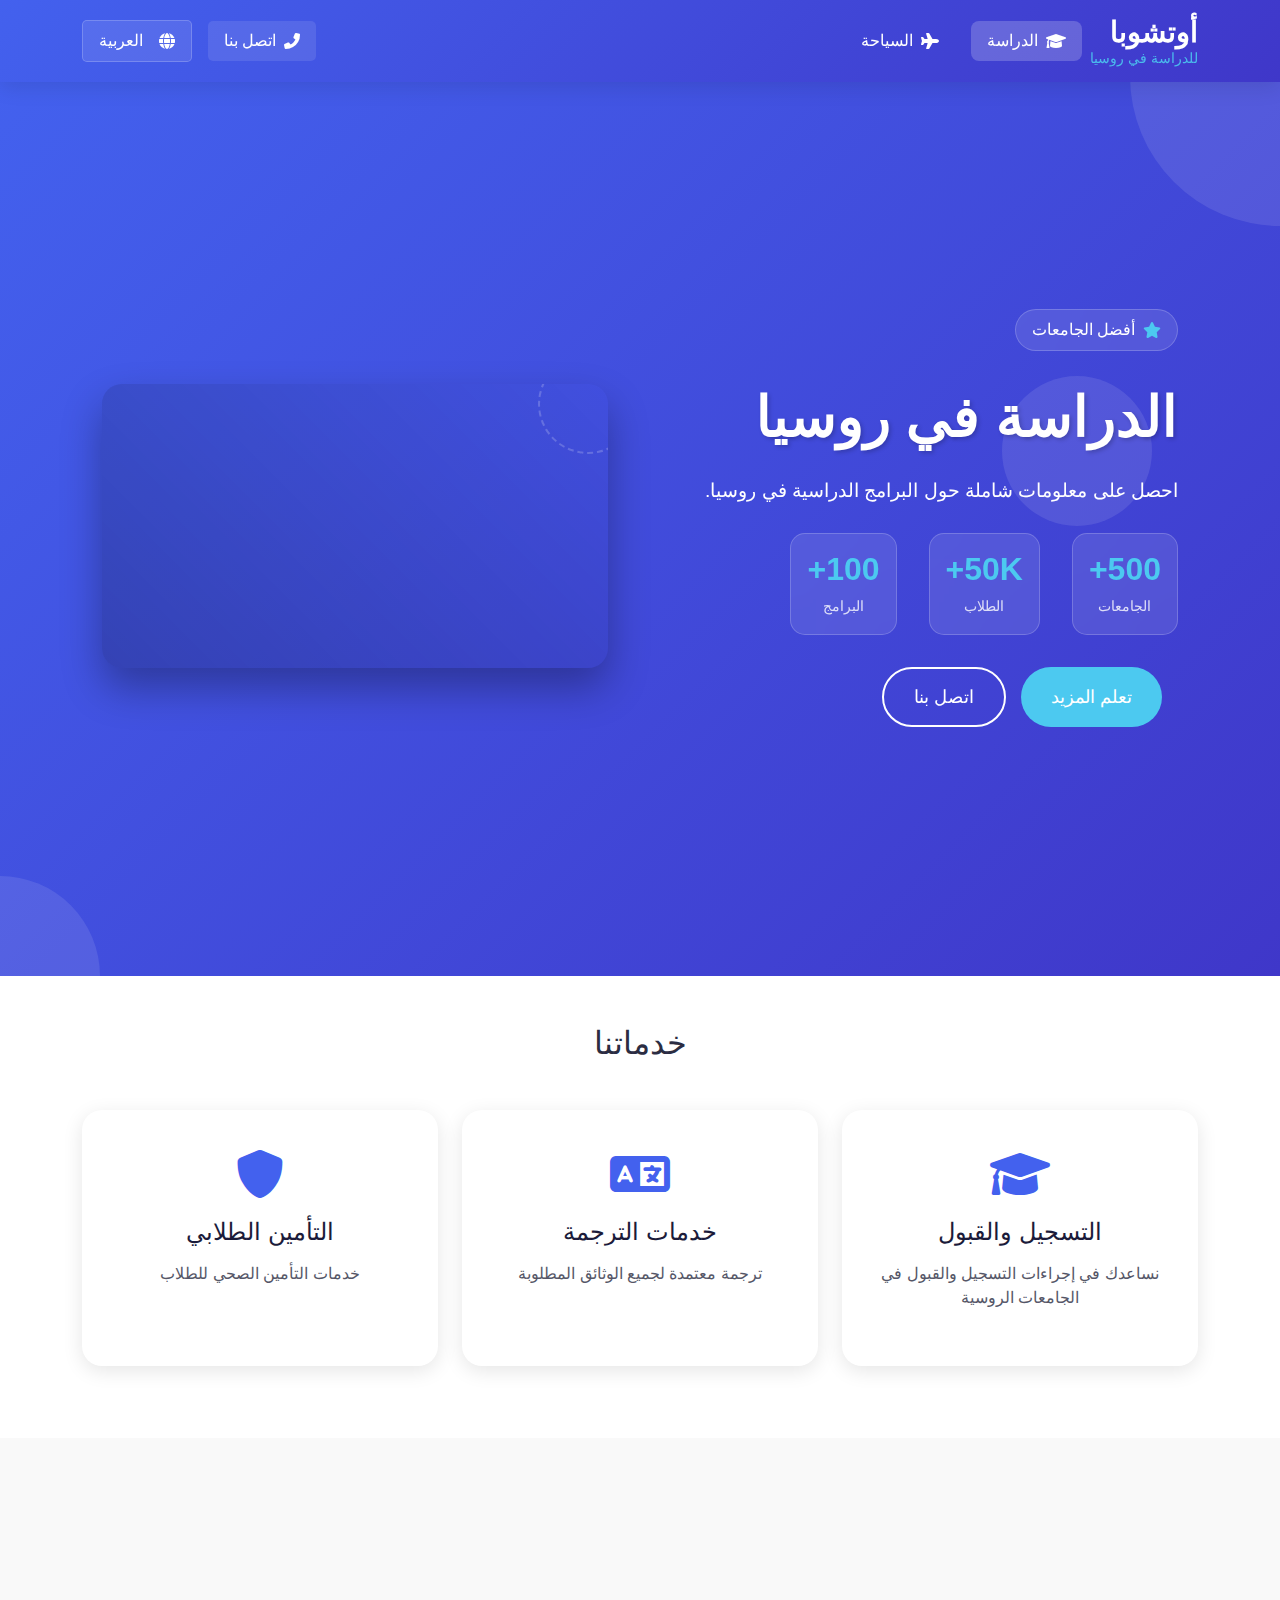
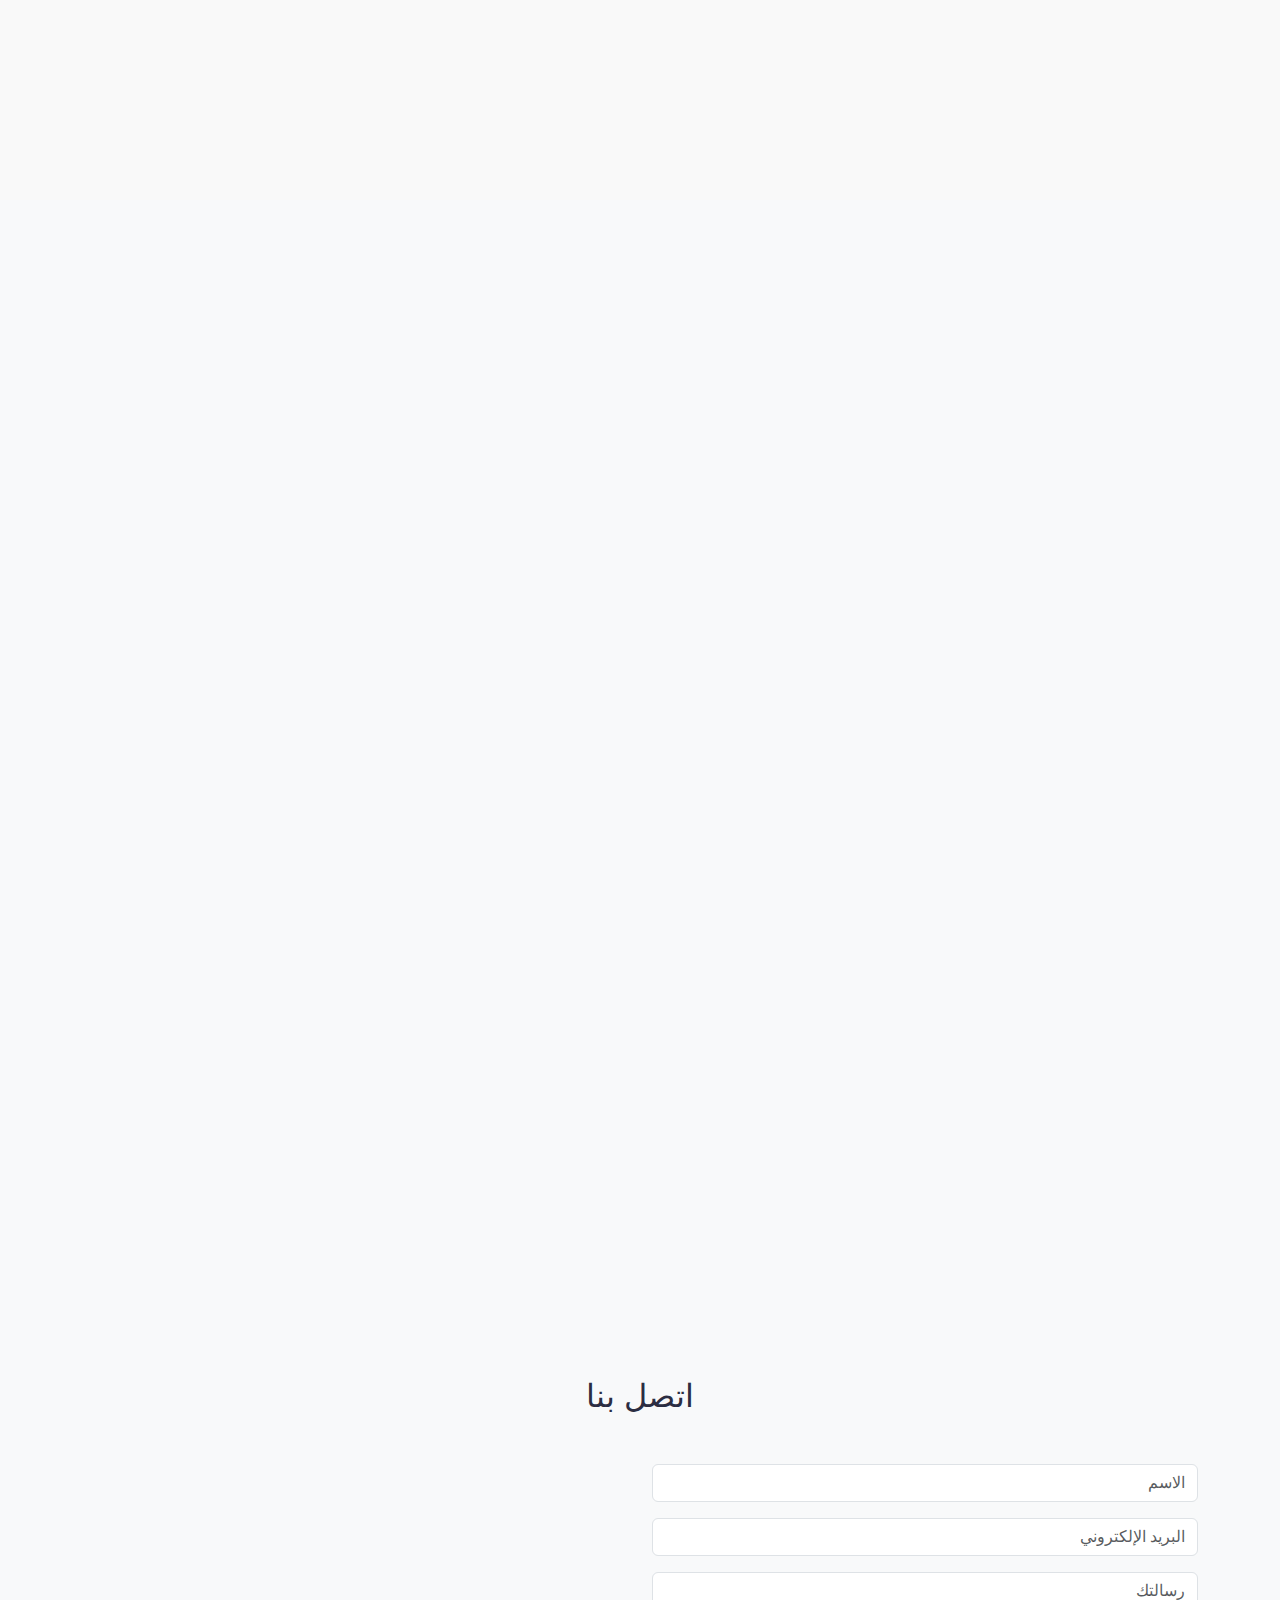
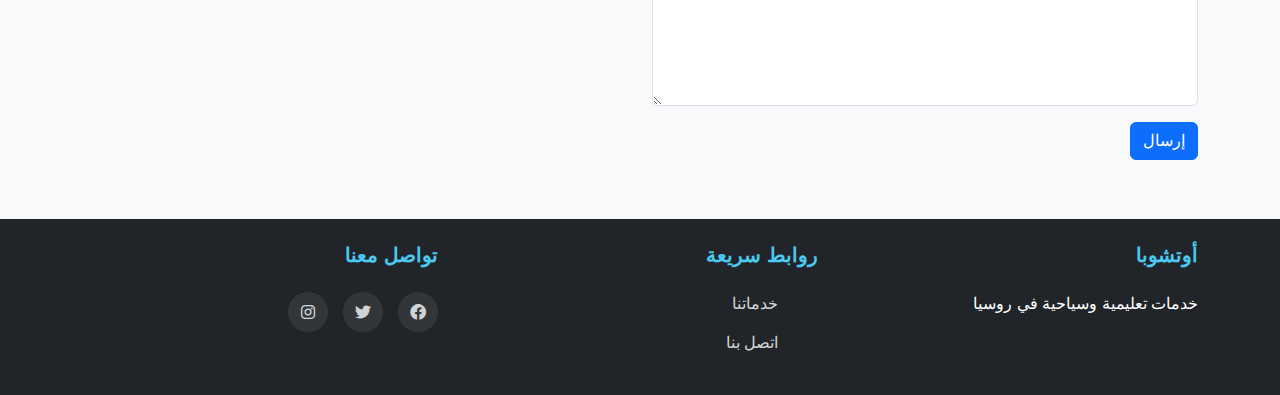
==== index.html @ bed8f48d "Add files via upload" ====
<!DOCTYPE html>
<html lang="ar" dir="rtl">
<head>
    <meta charset="UTF-8">
    <meta name="viewport" content="width=device-width, initial-scale=1.0">
    <title data-translate="site_title">أوتشوبا للدراسة في روسيا</title>
    <link rel="stylesheet" href="https://cdnjs.cloudflare.com/ajax/libs/font-awesome/6.0.0/css/all.min.css">
    <link href="https://cdn.jsdelivr.net/npm/bootstrap@5.3.0/dist/css/bootstrap.min.css" rel="stylesheet">
    <link rel="stylesheet" href="style.css">
    <link rel="stylesheet" href="https://unpkg.com/aos@next/dist/aos.css" />
    <link href="https://fonts.googleapis.com/css2?family=Ubuntu+Arabic:wght@400&display=swap" rel="stylesheet">
</head>
<body>
    <!-- القائمة العلوية -->
    <nav class="navbar navbar-expand-lg navbar-dark fixed-top">
        <div class="container">
            <div class="logo-container">
                <a class="navbar-brand" href="#">
                    <span class="brand-text" data-translate="brand_name">أوتشوبا</span>
                    <span class="brand-subtitle" data-translate="study_subtitle">للدراسة في روسيا</span>
                </a>
            </div>
            <button class="navbar-toggler" type="button" data-bs-toggle="collapse" data-bs-target="#navbarNav">
                <span class="navbar-toggler-icon"></span>
            </button>
            <div class="collapse navbar-collapse" id="navbarNav">
                <ul class="navbar-nav me-auto">
                    <li class="nav-item">
                        <a class="nav-link active" href="index.html">
                            <i class="fas fa-graduation-cap"></i>
                            <span data-translate="study">الدراسة</span>
                        </a>
                    </li>
                    <li class="nav-item">
                        <a class="nav-link" href="tourism.html">
                            <i class="fas fa-plane"></i>
                            <span data-translate="tourism">السياحة</span>
                        </a>
                    </li>
                </ul>
                <div class="nav-contact">
                    <a href="tel:+1234567890" class="nav-contact-item">
                        <i class="fas fa-phone-alt"></i>
                        <span data-translate="contact">اتصل بنا</span>
                    </a>
                    <div class="dropdown nav-contact-item nav-lang">
                        <a href="#" class="dropdown-toggle" data-bs-toggle="dropdown">
                            <i class="fas fa-globe"></i>
                            <span class="current-lang">العربية</span>
                        </a>
                        <ul class="dropdown-menu dropdown-menu-end">
                            <li>
                                <a class="dropdown-item active" href="#" data-lang="ar">
                                    <img src="https://flagcdn.com/24x18/sa.png" alt="العربية" class="lang-flag">
                                    العربية
                                </a>
                            </li>
                            <li>
                                <a class="dropdown-item" href="#" data-lang="en">
                                    <img src="https://flagcdn.com/24x18/gb.png" alt="English" class="lang-flag">
                                    English
                                </a>
                            </li>
                            <li>
                                <a class="dropdown-item" href="#" data-lang="ru">
                                    <img src="https://flagcdn.com/24x18/ru.png" alt="Русский" class="lang-flag">
                                    Русский
                                </a>
                            </li>
                        </ul>
                    </div>
                </div>
            </div>
        </div>
    </nav>

    <!-- قسم الهيرو الرئيسي -->
    <section class="hero-section">
        <div class="hero-bg-animation">
            <div class="shape shape-1"></div>
            <div class="shape shape-2"></div>
            <div class="shape shape-3"></div>
        </div>
        <div class="container">
            <div class="row align-items-center">
                <div class="col-lg-6 hero-content" data-aos="fade-right">
                    <div class="hero-badge" data-aos="fade-up" data-aos-delay="200">
                        <i class="fas fa-star"></i>
                        <span data-translate="top_universities">أفضل الجامعات الروسية</span>
                    </div>
                    <h1 class="mb-4 hero-title" data-translate="hero_title" data-aos="fade-up" data-aos-delay="400">
                        الدراسة في روسيا
                    </h1>
                    <p class="mb-4 hero-description" data-translate="hero_description" data-aos="fade-up" data-aos-delay="600">
                        انضم إلى آلاف الطلاب في رحلة تعليمية مميزة في أفضل الجامعات الروسية
                    </p>
                    <div class="hero-stats" data-aos="fade-up" data-aos-delay="800">
                        <div class="stat-item">
                            <h3>500+</h3>
                            <p data-translate="universities">جامعة</p>
                        </div>
                        <div class="stat-item">
                            <h3>50K+</h3>
                            <p data-translate="students">طالب</p>
                        </div>
                        <div class="stat-item">
                            <h3>100+</h3>
                            <p data-translate="programs">برنامج</p>
                        </div>
                    </div>
                    <div class="hero-buttons" data-aos="fade-up" data-aos-delay="1000">
                        <a href="#services" class="btn btn-primary btn-glow me-3 mb-3" data-translate="learn_more">
                            <span>اكتشف المزيد</span>
                            <i class="fas fa-arrow-right"></i>
                        </a>
                        <a href="#contact" class="btn btn-outline-light btn-hover-fill mb-3" data-translate="contact_us">
                            <span>تواصل معنا</span>
                            <i class="fas fa-envelope"></i>
                        </a>
                    </div>
                </div>
                <div class="col-lg-6 video-container" data-aos="fade-left" data-aos-delay="200">
                    <div class="video-wrapper">
                        <div class="video-overlay"></div>
                        <iframe 
                            src="https://www.youtube.com/embed/Qwy4iCvLtiU?autoplay=1&mute=1&loop=1" 
                            frameborder="0" 
                            allow="autoplay; encrypted-media" 
                            allowfullscreen>
                        </iframe>
                        <div class="video-decoration">
                            <div class="deco-circle"></div>
                            <div class="deco-line"></div>
                        </div>
                    </div>
                </div>
            </div>
        </div>
    </section>

    <!-- قسم الخدمات -->
    <section class="services py-5" id="services">
        <div class="container">
            <h2 class="text-center mb-5" data-translate="our_services">خدماتنا</h2>
            <div class="row">
                <div class="col-md-4 mb-4">
                    <div class="service-card">
                        <i class="fas fa-graduation-cap"></i>
                        <h3 data-translate="registration_admission">التسجيل والقبول</h3>
                        <p data-translate="registration_text">نساعدك في إجراءات التسجيل والقبول في الجامعات الروسية</p>
                    </div>
                </div>
                <div class="col-md-4 mb-4">
                    <div class="service-card">
                        <i class="fas fa-language"></i>
                        <h3 data-translate="translation_services">خدمات الترجمة</h3>
                        <p data-translate="translation_text">ترجمة معتمدة لجميع الوثائق المطلوبة</p>
                    </div>
                </div>
                <div class="col-md-4 mb-4">
                    <div class="service-card">
                        <i class="fas fa-shield-alt"></i>
                        <h3 data-translate="student_insurance">التأمين الطلابي</h3>
                        <p data-translate="insurance_text">خدمات التأمين الصحي للطلاب</p>
                    </div>
                </div>
            </div>
        </div>
    </section>

<!-- قسم الترجمة -->
<section class="translation-section py-5">
    <div class="container">
        <div class="section-header text-center mb-5" data-aos="fade-up">
            <h2 class="section-title">قسم الترجمة</h2>
            <p class="section-subtitle">نقدم خدمات ترجمة احترافية للطلاب الدوليين</p>
        </div>
        <div class="row g-4">
            <div class="col-lg-4 col-md-6" data-aos="fade-up" data-aos-delay="100">
                <div class="translation-item">
                    <h3>ترجمة أكاديمية</h3>
                    <p>نساعدك في ترجمة مستنداتك الأكاديمية بدقة واحترافية.</p>
                </div>
            </div>
            <div class="col-lg-4 col-md-6" data-aos="fade-up" data-aos-delay="200">
                <div class="translation-item">
                    <h3>ترجمة قانونية</h3>
                    <p>نقدم خدمات الترجمة القانونية لضمان دقة المعلومات.</p>
                </div>
            </div>
            <div class="col-lg-4 col-md-6" data-aos="fade-up" data-aos-delay="300">
                <div class="translation-item">
                    <h3>ترجمة طبية</h3>
                    <p>ترجمة المستندات الطبية بدقة عالية لضمان سلامتك.</p>
                </div>
            </div>
        </div>
    </div>
</section>

<!-- قسم التأمين الطبي -->
<section class="insurance-section py-5 bg-light">
    <div class="container">
        <div class="section-header text-center mb-5" data-aos="fade-up">
            <h2 class="section-title">التأمين الطبي</h2>
            <p class="section-subtitle">احصل على أفضل خطط التأمين الطبي أثناء دراستك في روسيا</p>
        </div>
        <div class="row g-4">
            <div class="col-lg-4 col-md-6" data-aos="fade-up" data-aos-delay="100">
                <div class="insurance-item">
                    <h3>خطط شاملة</h3>
                    <p>تأمين شامل يغطي جميع احتياجاتك الطبية.</p>
                </div>
            </div>
            <div class="col-lg-4 col-md-6" data-aos="fade-up" data-aos-delay="200">
                <div class="insurance-item">
                    <h3>تأمين الطوارئ</h3>
                    <p>تأمين لحالات الطوارئ الطبية مع تغطية فورية.</p>
                </div>
            </div>
            <div class="col-lg-4 col-md-6" data-aos="fade-up" data-aos-delay="300">
                <div class="insurance-item">
                    <h3>استشارات طبية</h3>
                    <p>احصل على استشارات طبية من أفضل الأطباء.</p>
                </div>
            </div>
        </div>
    </div>
</section>

<!-- قسم الأسئلة الشائعة -->
<section class="faq-section py-5">
    <div class="container">
        <div class="section-header text-center mb-5" data-aos="fade-up">
            <h2 class="section-title">الأسئلة الشائعة</h2>
            <p class="section-subtitle">إجابات على أسئلتك الأكثر شيوعًا</p>
        </div>
        <div class="accordion" id="faqAccordion" data-aos="fade-up">
            <div class="accordion-item">
                <h2 class="accordion-header" id="headingOne">
                    <button class="accordion-button" type="button" data-bs-toggle="collapse" data-bs-target="#collapseOne" aria-expanded="true" aria-controls="collapseOne">
                        ما هي متطلبات الدراسة في روسيا؟
                    </button>
                </h2>
                <div id="collapseOne" class="accordion-collapse collapse show" aria-labelledby="headingOne" data-bs-parent="#faqAccordion">
                    <div class="accordion-body">
                        تحتاج إلى شهادة الثانوية العامة، جواز سفر ساري، وبعض الوثائق الأخرى.
                    </div>
                </div>
            </div>
            <div class="accordion-item">
                <h2 class="accordion-header" id="headingTwo">
                    <button class="accordion-button collapsed" type="button" data-bs-toggle="collapse" data-bs-target="#collapseTwo" aria-expanded="false" aria-controls="collapseTwo">
                        كيف يمكنني التقديم للجامعات؟
                    </button>
                </h2>
                <div id="collapseTwo" class="accordion-collapse collapse" aria-labelledby="headingTwo" data-bs-parent="#faqAccordion">
                    <div class="accordion-body">
                        يمكنك التقديم عبر الإنترنت من خلال موقع الجامعة.
                    </div>
                </div>
            </div>
            <div class="accordion-item">
                <h2 class="accordion-header" id="headingThree">
                    <button class="accordion-button collapsed" type="button" data-bs-toggle="collapse" data-bs-target="#collapseThree" aria-expanded="false" aria-controls="collapseThree">
                        ما هي تكلفة الدراسة في روسيا؟
                    </button>
                </h2>
                <div id="collapseThree" class="accordion-collapse collapse" aria-labelledby="headingThree" data-bs-parent="#faqAccordion">
                    <div class="accordion-body">
                        تختلف التكلفة حسب الجامعة والتخصص، ولكنها عادة ما تكون معقولة مقارنة بالدول الأخرى.
                    </div>
                </div>
            </div>
        </div>
    </div>
</section>
    <!-- قسم الأسئلة الشائعة -->


   <!-- قسم معرض الصور -->
   <section class="gallery-section py-5">
       <div class="container">
           <div class="section-header text-center mb-5" data-aos="fade-up">
               <h2 class="section-title">معرض الصور</h2>
               <p class="section-subtitle">استعرض مجموعة من الصور الجميلة للدراسة في روسيا</p>
           </div>
           <div class="row g-4">
               <div class="col-lg-4 col-md-6" data-aos="fade-up" data-aos-delay="100">
                   <div class="gallery-item">
                       <img src="https://images.unsplash.com/photo-1596484552834-6a58f850e0a1" alt="صورة 1" class="img-fluid">
                   </div>
               </div>
               <div class="col-lg-4 col-md-6" data-aos="fade-up" data-aos-delay="200">
                   <div class="gallery-item">
                       <img src="https://images.unsplash.com/photo-1556610961-2fecc5927173" alt="صورة 2" class="img-fluid">
                   </div>
               </div>
               <div class="col-lg-4 col-md-6" data-aos="fade-up" data-aos-delay="300">
                   <div class="gallery-item">
                       <img src="https://images.unsplash.com/photo-1600623050499-84929aad17c9" alt="صورة 3" class="img-fluid">
                   </div>
               </div>
               <div class="col-lg-4 col-md-6" data-aos="fade-up" data-aos-delay="400">
                   <div class="gallery-item">
                       <img src="https://images.unsplash.com/photo-1513326738677-b964603b136d" alt="صورة 4" class="img-fluid">
                   </div>
               </div>
               <div class="col-lg-4 col-md-6" data-aos="fade-up" data-aos-delay="500">
                   <div class="gallery-item">
                       <img src="https://images.unsplash.com/photo-1568605114967-8b1b5c6a1c3b" alt="صورة 5" class="img-fluid">
                   </div>
               </div>
               <div class="col-lg-4 col-md-6" data-aos="fade-up" data-aos-delay="600">
                   <div class="gallery-item">
                       <img src="https://images.unsplash.com/photo-1596484552834-6a58f850e0a1" alt="صورة 6" class="img-fluid">
                   </div>
               </div>
           </div>
       </div>
   </section>

    <!-- قسم التواصل -->
    <section class="contact py-5 bg-light" id="contact">
        <div class="container">
            <h2 class="text-center mb-5">اتصل بنا</h2>
            <div class="row">
                <div class="col-md-6">
                    <form>
                        <div class="mb-3">
                            <input type="text" class="form-control" placeholder="الاسم">
                        </div>
                        <div class="mb-3">
                            <input type="email" class="form-control" placeholder="البريد الإلكتروني">
                        </div>
                        <div class="mb-3">
                            <textarea class="form-control" rows="5" placeholder="رسالتك"></textarea>
                        </div>
                        <button type="submit" class="btn btn-primary">إرسال</button>
                    </form>
                </div>
                <div class="col-md-6">
                    <div class="map-container">
                        <!-- سيتم إضافة الخريطة هنا -->
                        <iframe src="https://www.google.com/maps/embed?pb=YOUR_MAP_EMBED_CODE" width="100%" height="300" style="border:0;" allowfullscreen="" loading="lazy"></iframe>
                    </div>
                </div>
            </div>
        </div>
    </section>

    <!-- Footer -->
    <footer class="bg-dark text-white py-4">
        <div class="container">
            <div class="row">
                <div class="col-md-4">
                    <h5 data-translate="brand_name">أوتشوبا</h5>
                    <p data-translate="footer_description">خدمات تعليمية وسياحية في روسيا</p>
                </div>
                <div class="col-md-4">
                    <h5 data-translate="quick_links">روابط سريعة</h5>
                    <ul class="list-unstyled">
                        <li><a href="#services" data-translate="our_services">خدماتنا</a></li>
                        <li><a href="#contact" data-translate="contact">اتصل بنا</a></li>
                    </ul>
                </div>
                <div class="col-md-4">
                    <h5 data-translate="follow_us">تواصل معنا</h5>
                    <div class="social-icons">
                        <a href="#"><i class="fab fa-facebook"></i></a>
                        <a href="#"><i class="fab fa-twitter"></i></a>
                        <a href="#"><i class="fab fa-instagram"></i></a>
                    </div>
                </div>
            </div>
        </div>
    </footer>

    <script src="https://cdn.jsdelivr.net/npm/bootstrap@5.3.0/dist/js/bootstrap.bundle.min.js"></script>
    <script src="https://unpkg.com/aos@next/dist/aos.js"></script>
    <script>
        AOS.init();
    </script>
    <script src="script.js"></script>
</body>
</html>
---- style.css ----
/* الأنماط العامة */
:root {
    --primary-color: #4361EE;       /* أزرق عصري */
    --secondary-color: #3F37C9;     /* أزرق داكن */
    --accent-color: #4CC9F0;        /* أزرق فاتح */
    --dark-color: #1B1B3A;          /* كحلي داكن */
    --light-color: #F8F9FA;         /* أبيض مائل للرمادي */
    --text-light: #ffffff;
    --text-dark: #2B2D42;
    --success-color: #4CAF50;
    --gradient-primary: linear-gradient(135deg, var(--primary-color), var(--secondary-color));
    --gradient-accent: linear-gradient(135deg, var(--accent-color), #72EFDD);
    --box-shadow: 0 5px 20px rgba(0,0,0,0.1);
    --transition-speed: 0.3s;
}

body {
    font-family: 'Cairo', sans-serif;
    color: var(--text-dark);
    background-color: var(--light-color);
    padding-top: 76px;
}

/* تنسيق القائمة العلوية */
.navbar {
    background: var(--gradient-primary);
    backdrop-filter: blur(10px);
    box-shadow: var(--box-shadow);
    padding: 15px 0;
    transition: all var(--transition-speed) ease;
}

.navbar.scrolled {
    background: rgba(0, 86, 179, 0.95);
    backdrop-filter: blur(10px);
    padding: 0.5rem 0;
}

.logo-container {
    display: flex;
    align-items: center;
}

.navbar-brand {
    display: flex;
    flex-direction: column;
    line-height: 1.2;
    padding: 0;
    margin: 0;
    transition: transform var(--transition-speed) ease;
}

.navbar-brand:hover {
    transform: translateY(-2px);
}

.brand-text {
    color: var(--text-light);
    font-size: 1.8rem;
    font-weight: 700;
    letter-spacing: 0.5px;
}

.brand-subtitle {
    color: var(--accent-color);
    font-size: 0.9rem;
    opacity: 0.9;
}

.navbar-nav {
    margin-right: 2rem;
}

.nav-item {
    margin: 0 0.5rem;
    position: relative;
}

.nav-link {
    display: flex;
    align-items: center;
    padding: 8px 16px !important;
    color: var(--text-light) !important;
    font-weight: 500;
    border-radius: 8px;
    transition: all var(--transition-speed) ease;
}

.nav-link:hover {
    background: rgba(255, 255, 255, 0.1);
    transform: translateY(-2px);
}

.nav-link.active {
    background: rgba(255, 255, 255, 0.2);
}

.nav-contact {
    display: flex;
    align-items: center;
    gap: 1rem;
}

.nav-contact-item {
    display: flex;
    align-items: center;
    color: var(--text-light);
    text-decoration: none;
    padding: 0.5rem 1rem;
    border-radius: 5px;
    transition: all var(--transition-speed) ease;
    background: rgba(255,255,255,0.1);
}

.nav-contact-item:hover {
    background: rgba(255,255,255,0.2);
    color: var(--text-light);
    transform: translateY(-2px);
}

.nav-contact-item i {
    margin-left: 0.5rem;
    font-size: 1rem;
}

.nav-lang {
    border: 1px solid rgba(255,255,255,0.2);
}

.nav-lang {
    position: relative;
}

.nav-lang .dropdown-toggle {
    color: var(--text-light);
    text-decoration: none;
    display: flex;
    align-items: center;
    gap: 0.5rem;
}

.nav-lang .dropdown-toggle::after {
    display: none;
}

.nav-lang .dropdown-menu {
    min-width: 200px;
    padding: 0.5rem;
    border: none;
    border-radius: 10px;
    box-shadow: 0 4px 15px rgba(0,0,0,0.1);
    background: rgba(255,255,255,0.95);
    backdrop-filter: blur(10px);
    margin-top: 0.5rem;
}

.nav-lang .dropdown-item {
    display: flex;
    align-items: center;
    gap: 0.75rem;
    padding: 0.75rem 1rem;
    border-radius: 5px;
    transition: all 0.3s ease;
}

.nav-lang .dropdown-item:hover {
    background: rgba(0,0,0,0.05);
}

.nav-lang .dropdown-item.active {
    background: var(--primary-color);
    color: white;
}

.lang-flag {
    width: 24px;
    height: 18px;
    object-fit: cover;
    border-radius: 2px;
    box-shadow: 0 1px 3px rgba(0,0,0,0.1);
}

/* تأثيرات حركية على علامة البرجر */
.navbar-toggler {
    transition: background-color 0.3s ease;
}

.navbar-toggler:hover {
    background-color: rgba(0, 0, 0, 0.1);
}

.navbar-toggler:focus {
    outline: none;
    box-shadow: 0 0 0 0.2rem rgba(0, 123, 255, 0.5);
}

.navbar-toggler .navbar-toggler-icon {
    transition: transform 0.3s ease;
}

.navbar-toggler:hover .navbar-toggler-icon {
    transform: scale(1.1);
}

/* تنسيقات اتجاه النص */
.rtl {
    direction: rtl;
    text-align: right;
}

.ltr {
    direction: ltr;
    text-align: left;
}

.rtl .navbar-nav {
    padding-right: 0;
}

.ltr .navbar-nav {
    padding-left: 0;
}

.rtl .nav-contact {
    margin-right: auto;
    margin-left: 0;
}

.ltr .nav-contact {
    margin-left: auto;
    margin-right: 0;
}

.rtl .dropdown-menu {
    text-align: right;
}

.ltr .dropdown-menu {
    text-align: left;
}

/* تعديلات الهوامش حسب الاتجاه */
.rtl .me-auto {
    margin-left: auto !important;
    margin-right: 0 !important;
}

.ltr .me-auto {
    margin-right: auto !important;
    margin-left: 0 !important;
}

.rtl .ms-auto {
    margin-right: auto !important;
    margin-left: 0 !important;
}

.ltr .ms-auto {
    margin-left: auto !important;
    margin-right: 0 !important;
}

/* تنسيقات الأيقونات حسب الاتجاه */
.rtl .nav-link i,
.rtl .nav-contact-item i {
    margin-left: 8px;
    margin-right: 0;
}

.ltr .nav-link i,
.ltr .nav-contact-item i {
    margin-right: 8px;
    margin-left: 0;
}

/* تنسيقات القوائم المنسدلة */
.rtl .dropdown-item {
    text-align: right;
}

.ltr .dropdown-item {
    text-align: left;
}

@media (max-width: 991px) {
    .navbar-collapse {
        background: var(--primary-color);
        padding: 1rem;
        border-radius: 10px;
        margin-top: 1rem;
    }

    .nav-contact {
        margin-top: 1rem;
        flex-direction: column;
        width: 100%;
    }

    .nav-contact-item {
        width: 100%;
        justify-content: center;
    }

    .nav-lang .dropdown-menu {
        width: 100%;
        margin-top: 0;
        background: white;
    }
}

/* قسم الهيرو */
.hero-section {
    background: var(--gradient-primary);
    padding: 120px 0;
    min-height: 100vh;
    display: flex;
    align-items: center;
    position: relative;
    overflow: hidden;
}

/* خلفية متحركة */
.hero-bg-animation {
    position: absolute;
    width: 100%;
    height: 100%;
    top: 0;
    left: 0;
    z-index: 0;
}

.shape {
    position: absolute;
    border-radius: 50%;
    background: rgba(255, 255, 255, 0.1);
    animation: floatAnimation 8s infinite ease-in-out;
}

.shape-1 {
    width: 300px;
    height: 300px;
    top: -150px;
    right: -150px;
    animation-delay: 0s;
}

.shape-2 {
    width: 200px;
    height: 200px;
    bottom: -100px;
    left: -100px;
    animation-delay: 2s;
}

.shape-3 {
    width: 150px;
    height: 150px;
    bottom: 50%;
    right: 10%;
    animation-delay: 4s;
}

@keyframes floatAnimation {
    0% {
        transform: translateY(0) rotate(0deg);
    }
    50% {
        transform: translateY(-20px) rotate(180deg);
    }
    100% {
        transform: translateY(0) rotate(360deg);
    }
}

/* محتوى الهيرو */
.hero-content {
    color: var(--text-light);
    padding: 2rem;
    position: relative;
    z-index: 1;
}

.hero-badge {
    display: inline-flex;
    align-items: center;
    background: rgba(255, 255, 255, 0.1);
    padding: 8px 16px;
    border-radius: 50px;
    margin-bottom: 2rem;
    backdrop-filter: blur(10px);
    border: 1px solid rgba(255, 255, 255, 0.2);
}

.hero-badge i {
    color: var(--accent-color);
    margin-left: 8px;
}

.hero-title {
    font-size: 3.5rem;
    font-weight: 800;
    margin-bottom: 1.5rem;
    text-shadow: 2px 2px 4px rgba(0,0,0,0.2);
    line-height: 1.2;
}

.hero-description {
    font-size: 1.2rem;
    margin-bottom: 2rem;
    opacity: 0.9;
    line-height: 1.8;
}

/* إحصائيات */
.hero-stats {
    display: flex;
    gap: 2rem;
    margin-bottom: 2rem;
}

.stat-item {
    text-align: center;
    background: rgba(255, 255, 255, 0.1);
    padding: 1rem;
    border-radius: 15px;
    backdrop-filter: blur(10px);
    border: 1px solid rgba(255, 255, 255, 0.2);
    transition: transform 0.3s ease;
}

.stat-item:hover {
    transform: translateY(-5px);
}

.stat-item h3 {
    font-size: 2rem;
    font-weight: 700;
    color: var(--accent-color);
    margin-bottom: 0.5rem;
}

.stat-item p {
    font-size: 0.9rem;
    margin: 0;
    opacity: 0.8;
}

/* أزرار */
.hero-buttons {
    display: flex;
    flex-wrap: wrap;
    gap: 15px;
}

.btn-glow {
    position: relative;
    overflow: hidden;
    background: var(--accent-color);
    border: none;
    padding: 15px 30px;
    font-size: 1.1rem;
    border-radius: 50px;
    transition: all 0.3s ease;
    display: flex;
    align-items: center;
    gap: 10px;
}

.btn-glow:hover {
    transform: translateY(-3px);
    box-shadow: 0 0 20px var(--accent-color);
}

.btn-glow i {
    transition: transform 0.3s ease;
}

.btn-glow:hover i {
    transform: translateX(5px);
}

.btn-hover-fill {
    position: relative;
    border: 2px solid var(--text-light);
    color: var(--text-light);
    padding: 15px 30px;
    font-size: 1.1rem;
    border-radius: 50px;
    transition: all 0.3s ease;
    display: flex;
    align-items: center;
    gap: 10px;
    overflow: hidden;
    z-index: 1;
}

.btn-hover-fill::before {
    content: '';
    position: absolute;
    top: 0;
    left: 0;
    width: 0;
    height: 100%;
    background: var(--text-light);
    transition: width 0.3s ease;
    z-index: -1;
}

.btn-hover-fill:hover {
    color: var(--primary-color);
}

.btn-hover-fill:hover::before {
    width: 100%;
}

/* الفيديو */
.video-container {
    padding: 2rem;
    position: relative;
}

.video-wrapper {
    position: relative;
    width: 100%;
    padding-bottom: 56.25%;
    border-radius: 20px;
    overflow: hidden;
    box-shadow: 0 20px 40px rgba(0,0,0,0.3);
    transition: transform 0.3s ease;
}

.video-wrapper:hover {
    transform: translateY(-10px);
}

.video-overlay {
    position: absolute;
    top: 0;
    left: 0;
    width: 100%;
    height: 100%;
    background: linear-gradient(45deg, rgba(0,0,0,0.2), transparent);
    z-index: 1;
}

.video-wrapper iframe {
    position: absolute;
    top: 0;
    left: 0;
    width: 100%;
    height: 100%;
    border: none;
    z-index: 0;
}

.video-decoration {
    position: absolute;
    width: 100%;
    height: 100%;
    top: 0;
    left: 0;
    pointer-events: none;
}

.deco-circle {
    position: absolute;
    width: 100px;
    height: 100px;
    border: 2px dashed rgba(255,255,255,0.2);
    border-radius: 50%;
    top: -30px;
    right: -30px;
    animation: spin 20s linear infinite;
}

.deco-line {
    position: absolute;
    width: 150px;
    height: 150px;
    border-left: 2px solid rgba(255,255,255,0.2);
    border-bottom: 2px solid rgba(255,255,255,0.2);
    bottom: -30px;
    left: -30px;
    border-radius: 0 0 0 20px;
}

@keyframes spin {
    from {
        transform: rotate(0deg);
    }
    to {
        transform: rotate(360deg);
    }
}

/* تنسيقات التجاوب */
@media (max-width: 991px) {
    .hero-section {
        padding: 80px 0;
    }

    .hero-content {
        text-align: center;
        padding: 2rem 1rem;
    }

    .hero-title {
        font-size: 2.5rem;
    }

    .hero-stats {
        justify-content: center;
        flex-wrap: wrap;
    }

    .hero-buttons {
        justify-content: center;
    }

    .video-container {
        padding: 1rem;
        margin-top: 2rem;
    }
}

/* قسم الخدمات */
.services {
    padding: 100px 0;
    background: white;
}

.service-card {
    background: white;
    border-radius: 20px;
    padding: 40px 30px;
    text-align: center;
    box-shadow: var(--box-shadow);
    transition: all 0.3s ease;
    height: 100%;
}

.service-card:hover {
    transform: translateY(-10px);
    box-shadow: 0 8px 25px rgba(0,0,0,0.15);
}

.service-card i {
    font-size: 3rem;
    color: var(--primary-color);
    margin-bottom: 20px;
    transition: all 0.3s ease;
}

.service-card:hover i {
    color: var(--accent-color);
    transform: scale(1.1);
}

.service-card h3 {
    color: var(--dark-color);
    font-size: 1.5rem;
    margin-bottom: 15px;
}

.service-card p {
    color: var(--text-dark);
    opacity: 0.8;
}

/* قسم الأسئلة الشائعة */
.faq {
    background: var(--light-color);
    padding: 100px 0;
}

.accordion-item {
    border: none;
    margin-bottom: 15px;
    border-radius: 10px;
    overflow: hidden;
}

.accordion-button {
    background: white;
    color: var(--dark-color);
    font-weight: 500;
    padding: 20px;
    box-shadow: none;
}

.accordion-button:not(.collapsed) {
    background: var(--primary-color);
    color: var(--text-light);
}

.accordion-body {
    background: white;
    padding: 20px;
}

/* تنسيق Footer */
footer {
    background: var(--dark-color);
    color: var(--text-light);
    padding: 80px 0 40px;
}

footer h5 {
    color: var(--accent-color);
    margin-bottom: 25px;
    font-weight: 600;
}

footer ul li {
    margin-bottom: 15px;
}

footer a {
    color: var(--text-light);
    text-decoration: none;
    opacity: 0.8;
    transition: all 0.3s ease;
}

footer a:hover {
    color: var(--accent-color);
    opacity: 1;
}

.social-icons {
    display: flex;
    gap: 15px;
}

.social-icons a {
    width: 40px;
    height: 40px;
    background: rgba(255, 255, 255, 0.1);
    border-radius: 50%;
    display: flex;
    align-items: center;
    justify-content: center;
    transition: all 0.3s ease;
}

.social-icons a:hover {
    background: var(--accent-color);
    transform: translateY(-3px);
}

/* تنسيقات التجاوب */
@media (max-width: 991px) {
    .navbar-collapse {
        background: var(--primary-color);
        padding: 20px;
        border-radius: 10px;
        margin-top: 15px;
    }

    .hero-content h1 {
        font-size: 2.5rem;
    }
}

/* تنسيقات إضافية للغات */
.nav-lang .dropdown-menu {
    background: rgba(255,255,255,0.95);
    backdrop-filter: blur(10px);
    border: none;
    border-radius: 15px;
    box-shadow: var(--box-shadow);
}

.nav-lang .dropdown-item {
    padding: 12px 20px;
    border-radius: 8px;
    transition: all 0.3s ease;
}

.nav-lang .dropdown-item:hover {
    background: var(--light-color);
}

.nav-lang .dropdown-item.active {
    background: var(--primary-color);
    color: var(--text-light);
}

/* تنسيقات قسم الترجمة */
.translation-section {
    background-color: #f9f9f9;
    padding: 60px 0;
}
.translation-item {
    background: #fff;
    border: 1px solid #ddd;
    border-radius: 8px;
    padding: 20px;
    text-align: center;
    transition: transform 0.3s;
}
.translation-item:hover {
    transform: translateY(-5px);
}

/* تنسيقات قسم التأمين الطبي */
.insurance-section {
    padding: 60px 0;
}
.insurance-item {
    background: #fff;
    border: 1px solid #ddd;
    border-radius: 8px;
    padding: 20px;
    text-align: center;
    transition: transform 0.3s;
}
.insurance-item:hover {
    transform: translateY(-5px);
}

/* تنسيقات قسم الأسئلة الشائعة */
.faq-section {
    padding: 60px 0;
}
.accordion-button {
    background-color: #007bff;
    color: #fff;
    border: none;
    border-radius: 5px;
}
.accordion-button:not(.collapsed) {
    background-color: #0056b3;
}
.accordion-body {
    background-color: #f1f1f1;
}
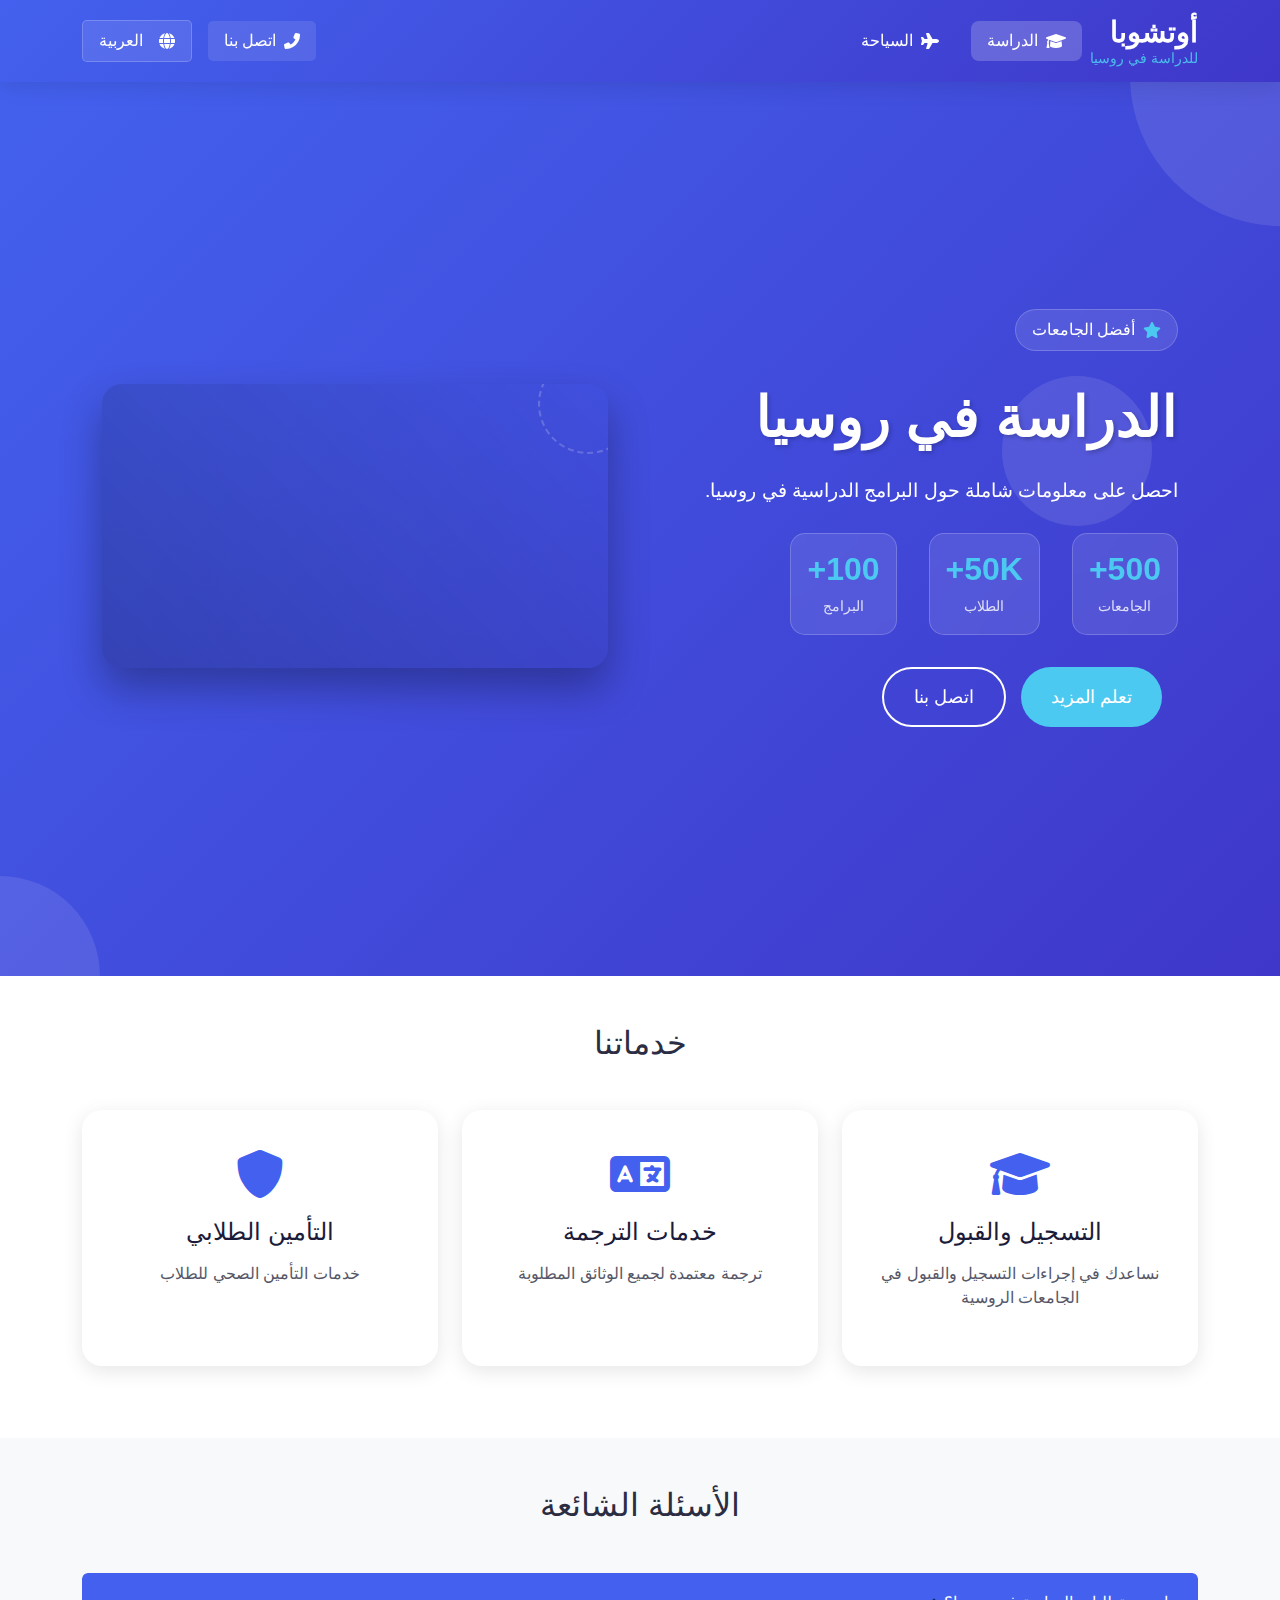
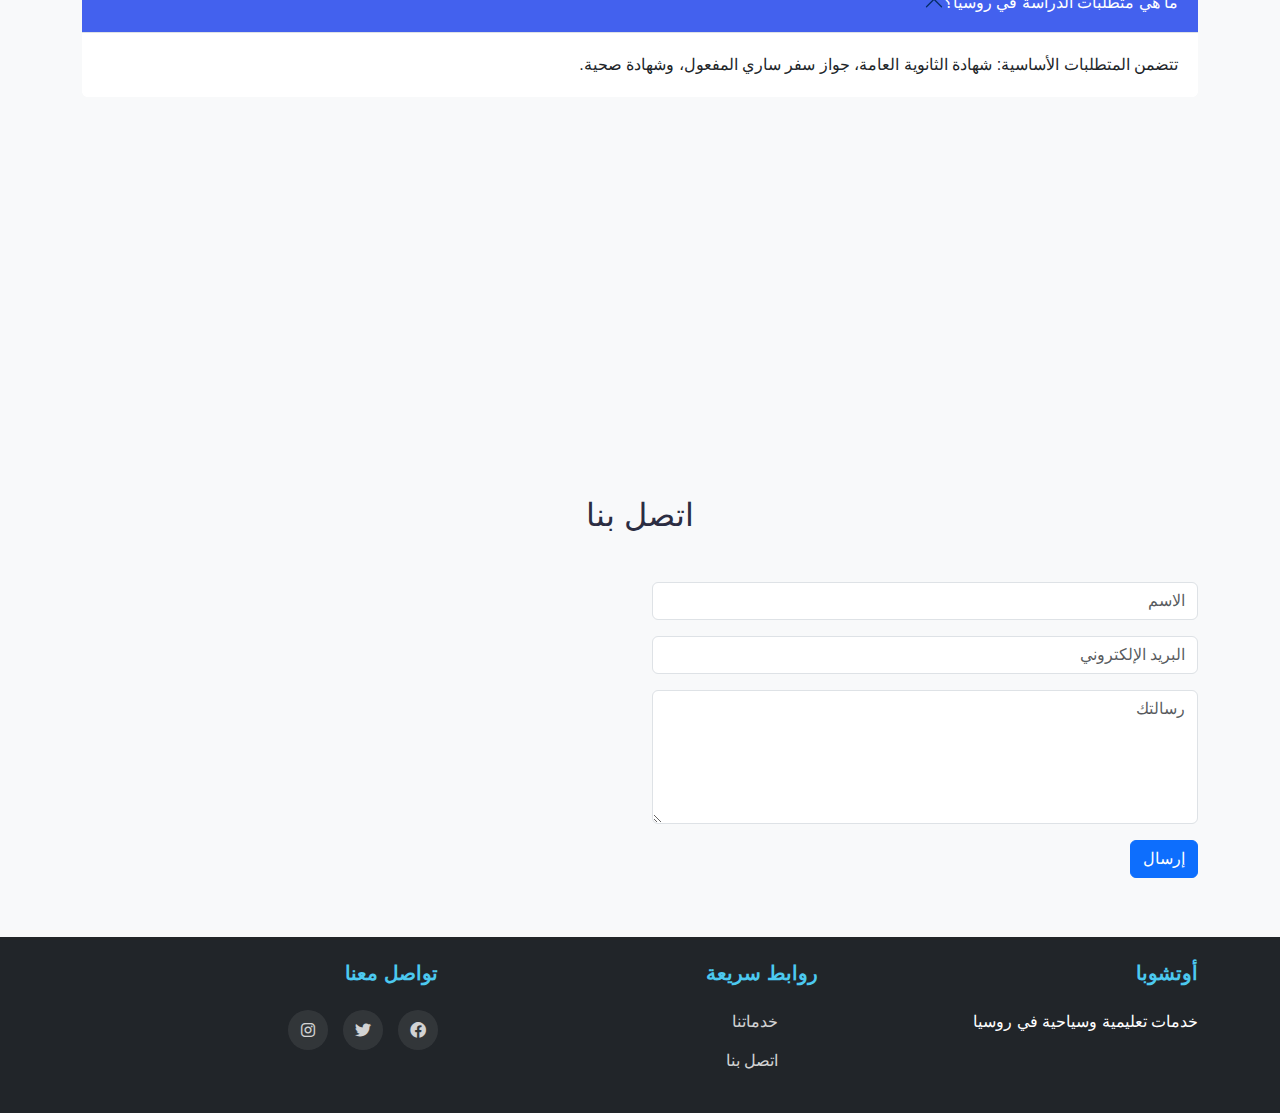
==== commit db77f55d: "Add files via upload" ====
--- a/index.html
+++ b/index.html
@@ -8,7 +8,6 @@
     <link href="https://cdn.jsdelivr.net/npm/bootstrap@5.3.0/dist/css/bootstrap.min.css" rel="stylesheet">
     <link rel="stylesheet" href="style.css">
     <link rel="stylesheet" href="https://unpkg.com/aos@next/dist/aos.css" />
-    <link href="https://fonts.googleapis.com/css2?family=Ubuntu+Arabic:wght@400&display=swap" rel="stylesheet">
 </head>
 <body>
     <!-- القائمة العلوية -->
@@ -168,115 +167,26 @@
         </div>
     </section>
 
-<!-- قسم الترجمة -->
-<section class="translation-section py-5">
-    <div class="container">
-        <div class="section-header text-center mb-5" data-aos="fade-up">
-            <h2 class="section-title">قسم الترجمة</h2>
-            <p class="section-subtitle">نقدم خدمات ترجمة احترافية للطلاب الدوليين</p>
-        </div>
-        <div class="row g-4">
-            <div class="col-lg-4 col-md-6" data-aos="fade-up" data-aos-delay="100">
-                <div class="translation-item">
-                    <h3>ترجمة أكاديمية</h3>
-                    <p>نساعدك في ترجمة مستنداتك الأكاديمية بدقة واحترافية.</p>
-                </div>
-            </div>
-            <div class="col-lg-4 col-md-6" data-aos="fade-up" data-aos-delay="200">
-                <div class="translation-item">
-                    <h3>ترجمة قانونية</h3>
-                    <p>نقدم خدمات الترجمة القانونية لضمان دقة المعلومات.</p>
-                </div>
-            </div>
-            <div class="col-lg-4 col-md-6" data-aos="fade-up" data-aos-delay="300">
-                <div class="translation-item">
-                    <h3>ترجمة طبية</h3>
-                    <p>ترجمة المستندات الطبية بدقة عالية لضمان سلامتك.</p>
-                </div>
-            </div>
-        </div>
-    </div>
-</section>
-
-<!-- قسم التأمين الطبي -->
-<section class="insurance-section py-5 bg-light">
-    <div class="container">
-        <div class="section-header text-center mb-5" data-aos="fade-up">
-            <h2 class="section-title">التأمين الطبي</h2>
-            <p class="section-subtitle">احصل على أفضل خطط التأمين الطبي أثناء دراستك في روسيا</p>
-        </div>
-        <div class="row g-4">
-            <div class="col-lg-4 col-md-6" data-aos="fade-up" data-aos-delay="100">
-                <div class="insurance-item">
-                    <h3>خطط شاملة</h3>
-                    <p>تأمين شامل يغطي جميع احتياجاتك الطبية.</p>
-                </div>
-            </div>
-            <div class="col-lg-4 col-md-6" data-aos="fade-up" data-aos-delay="200">
-                <div class="insurance-item">
-                    <h3>تأمين الطوارئ</h3>
-                    <p>تأمين لحالات الطوارئ الطبية مع تغطية فورية.</p>
-                </div>
-            </div>
-            <div class="col-lg-4 col-md-6" data-aos="fade-up" data-aos-delay="300">
-                <div class="insurance-item">
-                    <h3>استشارات طبية</h3>
-                    <p>احصل على استشارات طبية من أفضل الأطباء.</p>
-                </div>
-            </div>
-        </div>
-    </div>
-</section>
-
-<!-- قسم الأسئلة الشائعة -->
-<section class="faq-section py-5">
-    <div class="container">
-        <div class="section-header text-center mb-5" data-aos="fade-up">
-            <h2 class="section-title">الأسئلة الشائعة</h2>
-            <p class="section-subtitle">إجابات على أسئلتك الأكثر شيوعًا</p>
-        </div>
-        <div class="accordion" id="faqAccordion" data-aos="fade-up">
-            <div class="accordion-item">
-                <h2 class="accordion-header" id="headingOne">
-                    <button class="accordion-button" type="button" data-bs-toggle="collapse" data-bs-target="#collapseOne" aria-expanded="true" aria-controls="collapseOne">
-                        ما هي متطلبات الدراسة في روسيا؟
-                    </button>
-                </h2>
-                <div id="collapseOne" class="accordion-collapse collapse show" aria-labelledby="headingOne" data-bs-parent="#faqAccordion">
-                    <div class="accordion-body">
-                        تحتاج إلى شهادة الثانوية العامة، جواز سفر ساري، وبعض الوثائق الأخرى.
-                    </div>
-                </div>
-            </div>
-            <div class="accordion-item">
-                <h2 class="accordion-header" id="headingTwo">
-                    <button class="accordion-button collapsed" type="button" data-bs-toggle="collapse" data-bs-target="#collapseTwo" aria-expanded="false" aria-controls="collapseTwo">
-                        كيف يمكنني التقديم للجامعات؟
-                    </button>
-                </h2>
-                <div id="collapseTwo" class="accordion-collapse collapse" aria-labelledby="headingTwo" data-bs-parent="#faqAccordion">
-                    <div class="accordion-body">
-                        يمكنك التقديم عبر الإنترنت من خلال موقع الجامعة.
-                    </div>
-                </div>
-            </div>
-            <div class="accordion-item">
-                <h2 class="accordion-header" id="headingThree">
-                    <button class="accordion-button collapsed" type="button" data-bs-toggle="collapse" data-bs-target="#collapseThree" aria-expanded="false" aria-controls="collapseThree">
-                        ما هي تكلفة الدراسة في روسيا؟
-                    </button>
-                </h2>
-                <div id="collapseThree" class="accordion-collapse collapse" aria-labelledby="headingThree" data-bs-parent="#faqAccordion">
-                    <div class="accordion-body">
-                        تختلف التكلفة حسب الجامعة والتخصص، ولكنها عادة ما تكون معقولة مقارنة بالدول الأخرى.
-                    </div>
-                </div>
-            </div>
-        </div>
-    </div>
-</section>
     <!-- قسم الأسئلة الشائعة -->
-
+    <section class="faq py-5 bg-light">
+        <div class="container">
+            <h2 class="text-center mb-5" data-translate="faq">الأسئلة الشائعة</h2>
+            <div class="accordion" id="faqAccordion">
+                <div class="accordion-item">
+                    <h3 class="accordion-header">
+                        <button class="accordion-button" type="button" data-bs-toggle="collapse" data-bs-target="#faq1">
+                            <span data-translate="faq_requirements">ما هي متطلبات الدراسة في روسيا؟</span>
+                        </button>
+                    </h3>
+                    <div id="faq1" class="accordion-collapse collapse show" data-bs-parent="#faqAccordion">
+                        <div class="accordion-body" data-translate="faq_requirements_answer">
+                            تتضمن المتطلبات الأساسية: شهادة الثانوية العامة، جواز سفر ساري المفعول، وشهادة صحية.
+                        </div>
+                    </div>
+                </div>
+            </div>
+        </div>
+    </section>
 
    <!-- قسم معرض الصور -->
    <section class="gallery-section py-5">
@@ -383,4 +293,4 @@
     </script>
     <script src="script.js"></script>
 </body>
-</html>
+</html>--- a/style.css
+++ b/style.css
@@ -786,53 +786,3 @@
     background: var(--primary-color);
     color: var(--text-light);
 }
-
-/* تنسيقات قسم الترجمة */
-.translation-section {
-    background-color: #f9f9f9;
-    padding: 60px 0;
-}
-.translation-item {
-    background: #fff;
-    border: 1px solid #ddd;
-    border-radius: 8px;
-    padding: 20px;
-    text-align: center;
-    transition: transform 0.3s;
-}
-.translation-item:hover {
-    transform: translateY(-5px);
-}
-
-/* تنسيقات قسم التأمين الطبي */
-.insurance-section {
-    padding: 60px 0;
-}
-.insurance-item {
-    background: #fff;
-    border: 1px solid #ddd;
-    border-radius: 8px;
-    padding: 20px;
-    text-align: center;
-    transition: transform 0.3s;
-}
-.insurance-item:hover {
-    transform: translateY(-5px);
-}
-
-/* تنسيقات قسم الأسئلة الشائعة */
-.faq-section {
-    padding: 60px 0;
-}
-.accordion-button {
-    background-color: #007bff;
-    color: #fff;
-    border: none;
-    border-radius: 5px;
-}
-.accordion-button:not(.collapsed) {
-    background-color: #0056b3;
-}
-.accordion-body {
-    background-color: #f1f1f1;
-}
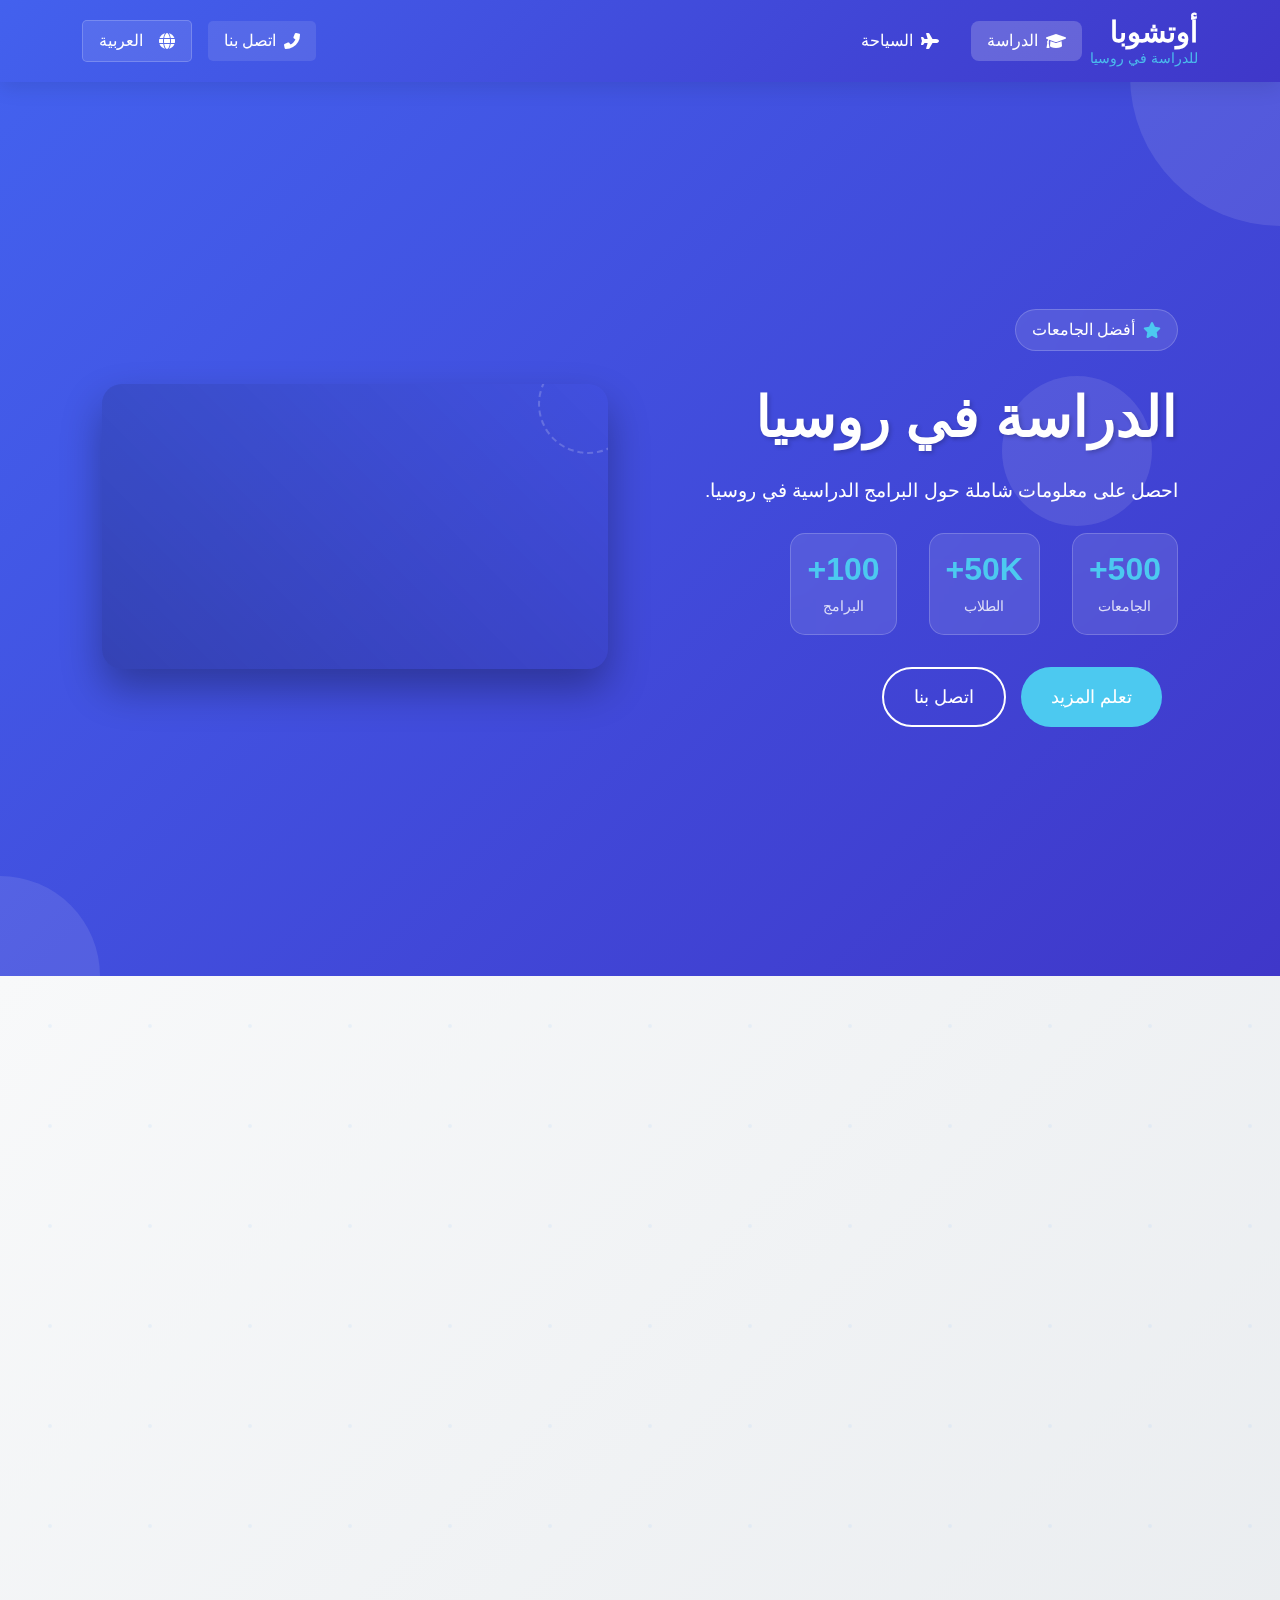
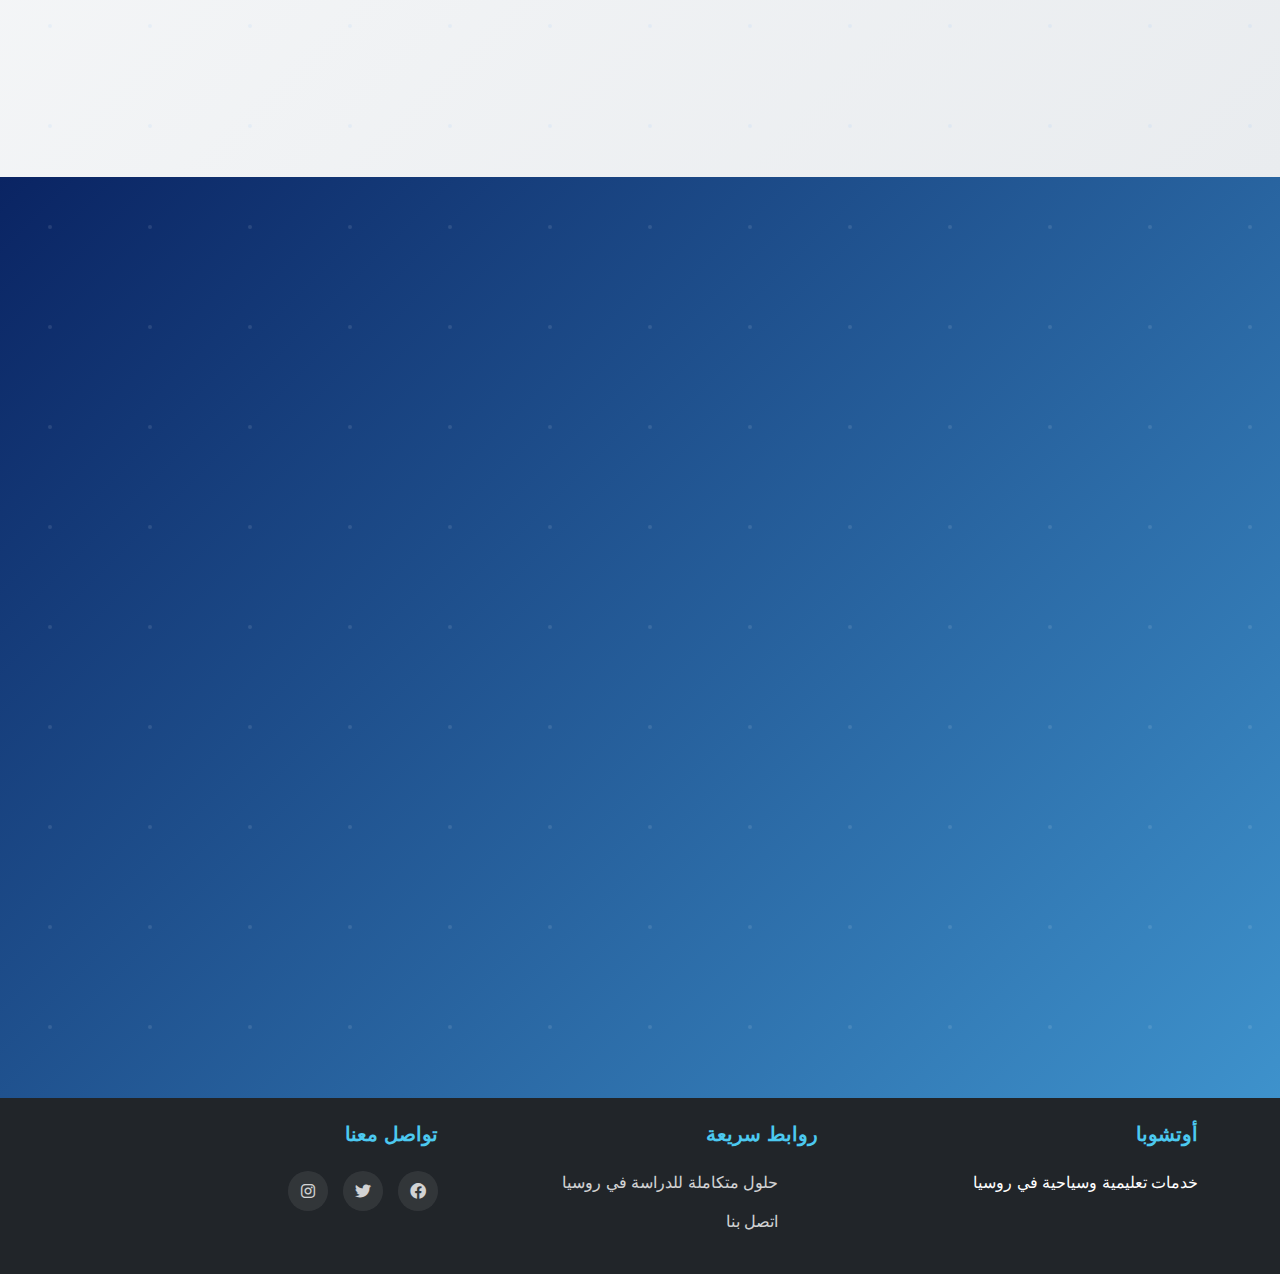
==== commit 83235359: "Add files via upload" ====
--- a/index.html
+++ b/index.html
@@ -3,11 +3,26 @@
 <head>
     <meta charset="UTF-8">
     <meta name="viewport" content="width=device-width, initial-scale=1.0">
+    <meta name="description" content="أوتشوبا للدراسة في روسيا - خدمات تعليمية متكاملة">
     <title data-translate="site_title">أوتشوبا للدراسة في روسيا</title>
-    <link rel="stylesheet" href="https://cdnjs.cloudflare.com/ajax/libs/font-awesome/6.0.0/css/all.min.css">
-    <link href="https://cdn.jsdelivr.net/npm/bootstrap@5.3.0/dist/css/bootstrap.min.css" rel="stylesheet">
+    
+    <!-- تحسين تحميل الموارد -->
+    <link rel="preconnect" href="https://cdnjs.cloudflare.com">
+    <link rel="preconnect" href="https://cdn.jsdelivr.net">
+    <link rel="dns-prefetch" href="https://cdnjs.cloudflare.com">
+    <link rel="dns-prefetch" href="https://cdn.jsdelivr.net">
+    
+    <!-- تحميل الستايل الأساسي -->
+    <link rel="stylesheet" href="https://cdn.jsdelivr.net/npm/bootstrap@5.3.0/dist/css/bootstrap.min.css" media="print" onload="this.media='all'">
+    <link rel="stylesheet" href="https://cdnjs.cloudflare.com/ajax/libs/font-awesome/6.0.0/css/all.min.css" media="print" onload="this.media='all'">
     <link rel="stylesheet" href="style.css">
     <link rel="stylesheet" href="https://unpkg.com/aos@next/dist/aos.css" />
+
+    <!-- نص احتياطي لتحميل الستايل -->
+    <noscript>
+        <link rel="stylesheet" href="https://cdn.jsdelivr.net/npm/bootstrap@5.3.0/dist/css/bootstrap.min.css">
+        <link rel="stylesheet" href="https://cdnjs.cloudflare.com/ajax/libs/font-awesome/6.0.0/css/all.min.css">
+    </noscript>
 </head>
 <body>
     <!-- القائمة العلوية -->
@@ -137,127 +152,182 @@
         </div>
     </section>
 
-    <!-- قسم الخدمات -->
-    <section class="services py-5" id="services">
-        <div class="container">
-            <h2 class="text-center mb-5" data-translate="our_services">خدماتنا</h2>
+    <!-- قسم خدماتنا -->
+    <section class="services-section">
+        <div class="container">
+            <div class="section-header text-center mb-5" data-aos="fade-up">
+                <span class="section-subtitle" data-translate="services_subtitle">خدماتنا</span>
+                <h2 class="section-title" data-translate="services_title">حلول متكاملة للدراسة في روسيا</h2>
+                <div class="section-line"></div>
+            </div>
+            
+            <div class="row g-4">
+                <!-- خدمة التسجيل الجامعي -->
+                <div class="col-lg-4 col-md-6" data-aos="fade-up" data-aos-delay="100">
+                    <div class="service-card">
+                        <div class="service-icon">
+                            <i class="fas fa-graduation-cap"></i>
+                        </div>
+                        <div class="service-badge" data-translate="most_requested">الأكثر طلباً</div>
+                        <h3 data-translate="registration_title">التسجيل الجامعي</h3>
+                        <p data-translate="registration_description">نساعدك في اختيار الجامعة المناسبة وإكمال إجراءات القبول بكل سهولة ويسر</p>
+                        <ul class="service-features">
+                            <li><i class="fas fa-check-circle"></i> <span data-translate="registration_feature1">اختيار أفضل الجامعات</span></li>
+                            <li><i class="fas fa-check-circle"></i> <span data-translate="registration_feature2">تجهيز وتصديق الأوراق</span></li>
+                            <li><i class="fas fa-check-circle"></i> <span data-translate="registration_feature3">متابعة إجراءات القبول</span></li>
+                        </ul>
+                        <a href="https://wa.me/79964072422?text=مرحباً، أرغب في الاستفسار عن خدمة التسجيل الجامعي" class="service-btn" target="_blank">
+                            <i class="fab fa-whatsapp"></i>
+                            <span data-translate="request_service">طلب الخدمة</span>
+                        </a>
+                    </div>
+                </div>
+
+                <!-- خدمة الترجمة -->
+                <div class="col-lg-4 col-md-6" data-aos="fade-up" data-aos-delay="200">
+                    <div class="service-card">
+                        <div class="service-icon">
+                            <i class="fas fa-language"></i>
+                        </div>
+                        <div class="service-badge" data-translate="certified_translation">ترجمة معتمدة</div>
+                        <h3 data-translate="translation_title">خدمات الترجمة</h3>
+                        <p data-translate="translation_description">نقدم خدمات ترجمة معتمدة ودقيقة لجميع المستندات والوثائق المطلوبة</p>
+                        <ul class="service-features">
+                            <li><i class="fas fa-check-circle"></i> <span data-translate="translation_feature1">ترجمة معتمدة للشهادات</span></li>
+                            <li><i class="fas fa-check-circle"></i> <span data-translate="translation_feature2">ترجمة الوثائق الرسمية</span></li>
+                            <li><i class="fas fa-check-circle"></i> <span data-translate="translation_feature3">خدمة سريعة ودقيقة</span></li>
+                        </ul>
+                        <a href="https://wa.me/79964072422?text=مرحباً، أرغب في الاستفسار عن خدمة الترجمة المعتمدة" class="service-btn" target="_blank">
+                            <i class="fab fa-whatsapp"></i>
+                            <span data-translate="request_service">طلب الخدمة</span>
+                        </a>
+                    </div>
+                </div>
+
+                <!-- خدمة السكن -->
+                <div class="col-lg-4 col-md-6" data-aos="fade-up" data-aos-delay="300">
+                    <div class="service-card">
+                        <div class="service-icon">
+                            <i class="fas fa-home"></i>
+                        </div>
+                        <div class="service-badge" data-translate="guaranteed_housing">سكن مضمون</div>
+                        <h3 data-translate="housing_title">خدمة السكن</h3>
+                        <p data-translate="housing_description">نؤمن لك السكن المناسب في السكن الجامعي أو الشقق الخاصة بأفضل الأسعار</p>
+                        <ul class="service-features">
+                            <li><i class="fas fa-check-circle"></i> <span data-translate="housing_feature1">سكن جامعي آمن</span></li>
+                            <li><i class="fas fa-check-circle"></i> <span data-translate="housing_feature2">شقق مفروشة راقية</span></li>
+                            <li><i class="fas fa-check-circle"></i> <span data-translate="housing_feature3">مواقع استراتيجية</span></li>
+                        </ul>
+                        <a href="https://wa.me/79964072422?text=مرحباً، أرغب في الاستفسار عن خدمة السكن" class="service-btn" target="_blank">
+                            <i class="fab fa-whatsapp"></i>
+                            <span data-translate="request_service">طلب الخدمة</span>
+                        </a>
+                    </div>
+                </div>
+            </div>
+        </div>
+    </section>
+
+    
+    <!-- قسم التأمين الطبي -->
+    <section class="insurance-section">
+        <div class="insurance-bg-animation"></div>
+        <div class="container">
+            <div class="section-header text-center mb-5" data-aos="fade-up">
+                <span class="section-subtitle" data-translate="insurance_subtitle">التأمين الطبي</span>
+                <h2 class="section-title" data-translate="insurance_title">تأمين طبي شامل للطلاب</h2>
+                <div class="section-line"></div>
+            </div>
+
             <div class="row">
-                <div class="col-md-4 mb-4">
-                    <div class="service-card">
-                        <i class="fas fa-graduation-cap"></i>
-                        <h3 data-translate="registration_admission">التسجيل والقبول</h3>
-                        <p data-translate="registration_text">نساعدك في إجراءات التسجيل والقبول في الجامعات الروسية</p>
-                    </div>
-                </div>
-                <div class="col-md-4 mb-4">
-                    <div class="service-card">
-                        <i class="fas fa-language"></i>
-                        <h3 data-translate="translation_services">خدمات الترجمة</h3>
-                        <p data-translate="translation_text">ترجمة معتمدة لجميع الوثائق المطلوبة</p>
-                    </div>
-                </div>
-                <div class="col-md-4 mb-4">
-                    <div class="service-card">
-                        <i class="fas fa-shield-alt"></i>
-                        <h3 data-translate="student_insurance">التأمين الطلابي</h3>
-                        <p data-translate="insurance_text">خدمات التأمين الصحي للطلاب</p>
+                <!-- معلومات التأمين -->
+                <div class="col-lg-6" data-aos="fade-right">
+                    <div class="insurance-info">
+                        <div class="insurance-header">
+                            <div class="insurance-icon">
+                                <i class="fas fa-shield-alt"></i>
+                            </div>
+                            <h3 data-translate="insurance_coverage">تغطية تأمينية شاملة</h3>
+                        </div>
+                        <p class="insurance-description" data-translate="insurance_description">
+                            نقدم لطلابنا أفضل خدمات التأمين الطبي في روسيا، مع تغطية شاملة للخدمات الطبية والعلاجية
+                        </p>
+                        <div class="coverage-list">
+                            <div class="coverage-item" data-aos="fade-up" data-aos-delay="100">
+                                <div class="coverage-icon">
+                                    <i class="fas fa-hospital"></i>
+                                </div>
+                                <div class="coverage-content">
+                                    <h4 data-translate="hospital_coverage">تغطية المستشفيات</h4>
+                                    <p data-translate="hospital_coverage_desc">تغطية كاملة للعلاج في أفضل المستشفيات</p>
+                                </div>
+                            </div>
+                            <div class="coverage-item" data-aos="fade-up" data-aos-delay="200">
+                                <div class="coverage-icon">
+                                    <i class="fas fa-tooth"></i>
+                                </div>
+                                <div class="coverage-content">
+                                    <h4 data-translate="dental_coverage">العناية بالأسنان</h4>
+                                    <p data-translate="dental_coverage_desc">تغطية علاجات الأسنان الأساسية</p>
+                                </div>
+                            </div>
+                            <div class="coverage-item" data-aos="fade-up" data-aos-delay="300">
+                                <div class="coverage-icon">
+                                    <i class="fas fa-pills"></i>
+                                </div>
+                                <div class="coverage-content">
+                                    <h4 data-translate="medicine_coverage">الأدوية والعلاجات</h4>
+                                    <p data-translate="medicine_coverage_desc">تغطية الوصفات الطبية والأدوية</p>
+                                </div>
+                            </div>
+                        </div>
+                    </div>
+                </div>
+
+                <!-- بطاقة التأمين -->
+                <div class="col-lg-6" data-aos="fade-left">
+                    <div class="insurance-card">
+                        <div class="card-chip">
+                            <i class="fas fa-microchip"></i>
+                        </div>
+                        <div class="card-logo">
+                            <img src="images/logo.png" alt="شعار التأمين" class="img-fluid">
+                        </div>
+                        <div class="card-details">
+                            <div class="card-type" data-translate="insurance_type">تأمين طبي شامل</div>
+                            <div class="card-coverage" data-translate="card_coverage">تغطية دولية</div>
+                        </div>
+                        <div class="card-footer">
+                            <div class="coverage-amount" data-translate="coverage_amount">تغطية حتى 1,000,000 روبل</div>
+                        </div>
+                    </div>
+
+                    <div class="insurance-features">
+                        <div class="feature-item" data-aos="zoom-in" data-aos-delay="100">
+                            <i class="fas fa-clock"></i>
+                            <span data-translate="support_247">دعم على مدار الساعة</span>
+                        </div>
+                        <div class="feature-item" data-aos="zoom-in" data-aos-delay="200">
+                            <i class="fas fa-globe"></i>
+                            <span data-translate="international_coverage">تغطية دولية</span>
+                        </div>
+                        <div class="feature-item" data-aos="zoom-in" data-aos-delay="300">
+                            <i class="fas fa-phone-alt"></i>
+                            <span data-translate="emergency_service">خدمة طوارئ</span>
+                        </div>
+                    </div>
+
+                    <div class="text-center mt-4">
+                        <a href="https://wa.me/79964072422?text=مرحباً، أرغب في الاستفسار عن خدمة التأمين الطبي" class="insurance-cta" target="_blank">
+                            <i class="fab fa-whatsapp"></i>
+                            <span data-translate="request_insurance">طلب التأمين الآن</span>
+                        </a>
                     </div>
                 </div>
             </div>
         </div>
     </section>
 
-    <!-- قسم الأسئلة الشائعة -->
-    <section class="faq py-5 bg-light">
-        <div class="container">
-            <h2 class="text-center mb-5" data-translate="faq">الأسئلة الشائعة</h2>
-            <div class="accordion" id="faqAccordion">
-                <div class="accordion-item">
-                    <h3 class="accordion-header">
-                        <button class="accordion-button" type="button" data-bs-toggle="collapse" data-bs-target="#faq1">
-                            <span data-translate="faq_requirements">ما هي متطلبات الدراسة في روسيا؟</span>
-                        </button>
-                    </h3>
-                    <div id="faq1" class="accordion-collapse collapse show" data-bs-parent="#faqAccordion">
-                        <div class="accordion-body" data-translate="faq_requirements_answer">
-                            تتضمن المتطلبات الأساسية: شهادة الثانوية العامة، جواز سفر ساري المفعول، وشهادة صحية.
-                        </div>
-                    </div>
-                </div>
-            </div>
-        </div>
-    </section>
-
-   <!-- قسم معرض الصور -->
-   <section class="gallery-section py-5">
-       <div class="container">
-           <div class="section-header text-center mb-5" data-aos="fade-up">
-               <h2 class="section-title">معرض الصور</h2>
-               <p class="section-subtitle">استعرض مجموعة من الصور الجميلة للدراسة في روسيا</p>
-           </div>
-           <div class="row g-4">
-               <div class="col-lg-4 col-md-6" data-aos="fade-up" data-aos-delay="100">
-                   <div class="gallery-item">
-                       <img src="https://images.unsplash.com/photo-1596484552834-6a58f850e0a1" alt="صورة 1" class="img-fluid">
-                   </div>
-               </div>
-               <div class="col-lg-4 col-md-6" data-aos="fade-up" data-aos-delay="200">
-                   <div class="gallery-item">
-                       <img src="https://images.unsplash.com/photo-1556610961-2fecc5927173" alt="صورة 2" class="img-fluid">
-                   </div>
-               </div>
-               <div class="col-lg-4 col-md-6" data-aos="fade-up" data-aos-delay="300">
-                   <div class="gallery-item">
-                       <img src="https://images.unsplash.com/photo-1600623050499-84929aad17c9" alt="صورة 3" class="img-fluid">
-                   </div>
-               </div>
-               <div class="col-lg-4 col-md-6" data-aos="fade-up" data-aos-delay="400">
-                   <div class="gallery-item">
-                       <img src="https://images.unsplash.com/photo-1513326738677-b964603b136d" alt="صورة 4" class="img-fluid">
-                   </div>
-               </div>
-               <div class="col-lg-4 col-md-6" data-aos="fade-up" data-aos-delay="500">
-                   <div class="gallery-item">
-                       <img src="https://images.unsplash.com/photo-1568605114967-8b1b5c6a1c3b" alt="صورة 5" class="img-fluid">
-                   </div>
-               </div>
-               <div class="col-lg-4 col-md-6" data-aos="fade-up" data-aos-delay="600">
-                   <div class="gallery-item">
-                       <img src="https://images.unsplash.com/photo-1596484552834-6a58f850e0a1" alt="صورة 6" class="img-fluid">
-                   </div>
-               </div>
-           </div>
-       </div>
-   </section>
-
-    <!-- قسم التواصل -->
-    <section class="contact py-5 bg-light" id="contact">
-        <div class="container">
-            <h2 class="text-center mb-5">اتصل بنا</h2>
-            <div class="row">
-                <div class="col-md-6">
-                    <form>
-                        <div class="mb-3">
-                            <input type="text" class="form-control" placeholder="الاسم">
-                        </div>
-                        <div class="mb-3">
-                            <input type="email" class="form-control" placeholder="البريد الإلكتروني">
-                        </div>
-                        <div class="mb-3">
-                            <textarea class="form-control" rows="5" placeholder="رسالتك"></textarea>
-                        </div>
-                        <button type="submit" class="btn btn-primary">إرسال</button>
-                    </form>
-                </div>
-                <div class="col-md-6">
-                    <div class="map-container">
-                        <!-- سيتم إضافة الخريطة هنا -->
-                        <iframe src="https://www.google.com/maps/embed?pb=YOUR_MAP_EMBED_CODE" width="100%" height="300" style="border:0;" allowfullscreen="" loading="lazy"></iframe>
-                    </div>
-                </div>
-            </div>
-        </div>
-    </section>
 
     <!-- Footer -->
     <footer class="bg-dark text-white py-4">
@@ -286,11 +356,17 @@
         </div>
     </footer>
 
-    <script src="https://cdn.jsdelivr.net/npm/bootstrap@5.3.0/dist/js/bootstrap.bundle.min.js"></script>
-    <script src="https://unpkg.com/aos@next/dist/aos.js"></script>
+    
+    <script src="https://cdn.jsdelivr.net/npm/bootstrap@5.3.0/dist/js/bootstrap.bundle.min.js" defer></script>
+    <script src="https://unpkg.com/aos@next/dist/aos.js" defer></script>
     <script>
-        AOS.init();
+        document.addEventListener('DOMContentLoaded', function() {
+            AOS.init({
+                once: true, // تشغيل الأنيميشن مرة واحدة فقط
+                disable: 'mobile' // تعطيل الأنيميشن على الموبايل
+            });
+        });
     </script>
-    <script src="script.js"></script>
+    <script src="script.js" defer></script>
 </body>
 </html>--- a/style.css
+++ b/style.css
@@ -327,6 +327,8 @@
     top: 0;
     left: 0;
     z-index: 0;
+    will-change: transform;
+    transform: translateZ(0);
 }
 
 .shape {
@@ -464,6 +466,8 @@
     display: flex;
     align-items: center;
     gap: 10px;
+    will-change: transform;
+    transform: translateZ(0);
 }
 
 .btn-glow:hover {
@@ -492,6 +496,8 @@
     gap: 10px;
     overflow: hidden;
     z-index: 1;
+    will-change: transform;
+    transform: translateZ(0);
 }
 
 .btn-hover-fill::before {
@@ -528,6 +534,8 @@
     overflow: hidden;
     box-shadow: 0 20px 40px rgba(0,0,0,0.3);
     transition: transform 0.3s ease;
+    will-change: transform;
+    transform: translateZ(0);
 }
 
 .video-wrapper:hover {
@@ -625,50 +633,334 @@
 }
 
 /* قسم الخدمات */
-.services {
+.services-section {
     padding: 100px 0;
-    background: white;
+    background: linear-gradient(135deg, #f8f9fa 0%, #e9ecef 100%);
+    position: relative;
+    overflow: hidden;
+}
+
+.services-section::before {
+    content: '';
+    position: absolute;
+    top: 0;
+    left: 0;
+    width: 100%;
+    height: 100%;
+    background: url('data:image/svg+xml,<svg width="100" height="100" viewBox="0 0 100 100" xmlns="http://www.w3.org/2000/svg"><rect width="100" height="100" fill="none"/><circle cx="50" cy="50" r="2" fill="%23007bff" opacity="0.1"/></svg>') repeat;
+    opacity: 0.5;
+}
+
+.section-header {
+    margin-bottom: 60px !important;
+}
+
+.section-subtitle {
+    color: #007bff;
+    font-weight: 600;
+    text-transform: uppercase;
+    letter-spacing: 2px;
+    font-size: 0.9rem;
+    margin-bottom: 15px;
+    display: block;
+}
+
+.section-title {
+    font-size: 2.5rem;
+    font-weight: 700;
+    color: #2d3436;
+    margin-bottom: 20px;
+    position: relative;
+}
+
+.section-line {
+    width: 80px;
+    height: 4px;
+    background: linear-gradient(90deg, #007bff, #00d2ff);
+    margin: 20px auto;
+    border-radius: 2px;
 }
 
 .service-card {
-    background: white;
+    background: #ffffff;
     border-radius: 20px;
     padding: 40px 30px;
-    text-align: center;
-    box-shadow: var(--box-shadow);
     transition: all 0.3s ease;
+    position: relative;
+    overflow: hidden;
+    border: 1px solid rgba(0,0,0,0.05);
+    box-shadow: 0 10px 30px rgba(0,0,0,0.05);
     height: 100%;
+    display: flex;
+    flex-direction: column;
 }
 
 .service-card:hover {
     transform: translateY(-10px);
-    box-shadow: 0 8px 25px rgba(0,0,0,0.15);
-}
-
-.service-card i {
-    font-size: 3rem;
-    color: var(--primary-color);
-    margin-bottom: 20px;
+    box-shadow: 0 20px 40px rgba(0,0,0,0.1);
+}
+
+.service-card::before {
+    content: '';
+    position: absolute;
+    top: 0;
+    left: 0;
+    width: 100%;
+    height: 100%;
+    background: linear-gradient(135deg, rgba(0,123,255,0.1) 0%, rgba(0,210,255,0.1) 100%);
+    clip-path: circle(20% at 90% 10%);
+    transition: all 0.4s ease;
+}
+
+.service-card:hover::before {
+    clip-path: circle(80% at 90% 10%);
+}
+
+.service-icon {
+    width: 80px;
+    height: 80px;
+    background: linear-gradient(135deg, #007bff 0%, #00d2ff 100%);
+    border-radius: 50%;
+    display: flex;
+    align-items: center;
+    justify-content: center;
+    margin-bottom: 25px;
+    position: relative;
+    z-index: 1;
+}
+
+.service-icon i {
+    font-size: 2rem;
+    color: #ffffff;
+}
+
+.service-badge {
+    position: absolute;
+    top: 20px;
+    right: 20px;
+    background: linear-gradient(135deg, #ff6b6b 0%, #feca57 100%);
+    color: #ffffff;
+    padding: 8px 15px;
+    border-radius: 20px;
+    font-size: 0.8rem;
+    font-weight: 600;
+    box-shadow: 0 4px 15px rgba(0,0,0,0.1);
+}
+
+.service-card h3 {
+    font-size: 1.5rem;
+    font-weight: 700;
+    color: #2d3436;
+    margin-bottom: 15px;
+}
+
+.service-card p {
+    color: #636e72;
+    line-height: 1.6;
+    margin-bottom: 25px;
+}
+
+.service-features {
+    list-style: none;
+    padding: 0;
+    margin: 0 0 30px 0;
+    flex-grow: 1;
+}
+
+.service-features li {
+    display: flex;
+    align-items: center;
+    margin-bottom: 15px;
+    color: #2d3436;
+}
+
+.service-features li i {
+    color: #007bff;
+    margin-left: 10px;
+    font-size: 1.1rem;
+}
+
+.service-btn {
+    display: inline-flex;
+    align-items: center;
+    justify-content: center;
+    padding: 12px 25px;
+    background: linear-gradient(135deg, #25d366 0%, #128c7e 100%);
+    color: #ffffff !important;
+    text-decoration: none;
+    border-radius: 25px;
+    font-weight: 600;
     transition: all 0.3s ease;
-}
-
-.service-card:hover i {
-    color: var(--accent-color);
-    transform: scale(1.1);
-}
-
-.service-card h3 {
-    color: var(--dark-color);
-    font-size: 1.5rem;
-    margin-bottom: 15px;
-}
-
-.service-card p {
+    margin-top: auto;
+    border: none;
+    box-shadow: 0 4px 15px rgba(37,211,102,0.2);
+}
+
+.service-btn:hover {
+    transform: translateY(-3px);
+    box-shadow: 0 8px 20px rgba(37,211,102,0.3);
+}
+
+.service-btn i {
+    margin-left: 8px;
+    font-size: 1.2rem;
+}
+
+/* تحسينات التجاوب */
+@media (max-width: 991px) {
+    .services-section {
+        padding: 80px 0;
+    }
+    
+    .section-title {
+        font-size: 2rem;
+    }
+    
+    .service-card {
+        margin-bottom: 30px;
+    }
+}
+
+@media (max-width: 767px) {
+    .services-section {
+        padding: 60px 0;
+    }
+    
+    .section-title {
+        font-size: 1.8rem;
+    }
+    
+    .service-card {
+        padding: 30px 20px;
+    }
+    
+    .service-icon {
+        width: 60px;
+        height: 60px;
+    }
+    
+    .service-icon i {
+        font-size: 1.5rem;
+    }
+}
+
+/* تحسينات RTL */
+[dir="rtl"] .service-features li i {
+    margin-right: 10px;
+    margin-left: 0;
+}
+
+[dir="rtl"] .service-btn i {
+    margin-right: 8px;
+    margin-left: 0;
+}
+
+[dir="rtl"] .service-badge {
+    right: auto;
+    left: 20px;
+}
+
+/* قسم الأسئلة الشائعة */
+.faq-section {
+    background: linear-gradient(135deg, #fff 0%, #f8f9fa 100%);
+    padding: 4rem 0;
+}
+
+.title-line {
+    width: 80px;
+    height: 4px;
+    background: var(--primary-color);
+    margin: 1rem auto;
+    border-radius: 2px;
+}
+
+.faq-grid {
+    display: grid;
+    grid-template-columns: repeat(2, 1fr);
+    gap: 1.5rem;
+}
+
+.faq-card {
+    background: #fff;
+    border-radius: 12px;
+    padding: 1.5rem;
+    box-shadow: 0 4px 15px rgba(0,0,0,0.05);
+    transition: all 0.3s ease;
+    cursor: pointer;
+    position: relative;
+    overflow: hidden;
+}
+
+.faq-card:hover {
+    transform: translateY(-3px);
+    box-shadow: 0 6px 20px rgba(0,0,0,0.1);
+}
+
+.faq-icon {
+    width: 45px;
+    height: 45px;
+    background: var(--primary-color);
+    border-radius: 10px;
+    display: flex;
+    align-items: center;
+    justify-content: center;
+    margin-bottom: 1rem;
+}
+
+.faq-icon i {
+    color: #fff;
+    font-size: 1.2rem;
+}
+
+.faq-card h3 {
+    font-size: 1.1rem;
+    margin-bottom: 0.5rem;
     color: var(--text-dark);
-    opacity: 0.8;
-}
-
-/* قسم الأسئلة الشائعة */
+}
+
+.faq-preview {
+    font-size: 0.9rem;
+    color: var(--text-muted);
+    margin-bottom: 1rem;
+}
+
+.faq-details {
+    border-top: 1px solid #eee;
+    padding-top: 1rem;
+    margin-top: 1rem;
+}
+
+.faq-details ul {
+    list-style: none;
+    padding: 0;
+    margin: 0;
+}
+
+.faq-details li {
+    position: relative;
+    padding-right: 1.2rem;
+    margin-bottom: 0.5rem;
+    font-size: 0.9rem;
+    color: var(--text-muted);
+}
+
+.faq-details li::before {
+    content: '';
+    position: absolute;
+    right: 0;
+    top: 8px;
+    width: 5px;
+    height: 5px;
+    border-radius: 50%;
+    background: var(--primary-color);
+}
+
+@media (max-width: 768px) {
+    .faq-grid {
+        grid-template-columns: 1fr;
+    }
+}
+
 .faq {
     background: var(--light-color);
     padding: 100px 0;
@@ -786,3 +1078,1172 @@
     background: var(--primary-color);
     color: var(--text-light);
 }
+
+.gallery-item img {
+    will-change: transform;
+    transform: translateZ(0);
+    backface-visibility: hidden;
+}
+
+/* تنسيقات صفحات الخدمات التفصيلية */
+.service-details-page {
+    padding-top: 80px;
+}
+
+.service-hero {
+    background: linear-gradient(135deg, var(--primary-color) 0%, var(--accent-color) 100%);
+    color: white;
+    padding: 60px 0;
+    margin-bottom: 40px;
+    text-align: center;
+}
+
+.service-hero h1 {
+    font-size: 2.5rem;
+    margin-bottom: 1rem;
+}
+
+.service-hero p {
+    font-size: 1.2rem;
+    opacity: 0.9;
+}
+
+.service-section {
+    margin-bottom: 60px;
+}
+
+.service-section h2 {
+    font-size: 2rem;
+    margin-bottom: 1.5rem;
+    color: var(--text-dark);
+}
+
+.service-section p {
+    font-size: 1.1rem;
+    color: var(--text-muted);
+    line-height: 1.6;
+}
+
+.features-grid {
+    display: grid;
+    grid-template-columns: repeat(auto-fit, minmax(280px, 1fr));
+    gap: 2rem;
+    margin: 2rem 0;
+}
+
+.feature-card {
+    background: white;
+    border-radius: 15px;
+    padding: 2rem;
+    box-shadow: 0 5px 20px rgba(0,0,0,0.05);
+    transition: transform 0.3s ease, box-shadow 0.3s ease;
+}
+
+.feature-card:hover {
+    transform: translateY(-5px);
+    box-shadow: 0 8px 25px rgba(0,0,0,0.1);
+}
+
+.feature-card i {
+    font-size: 2rem;
+    color: var(--primary-color);
+    margin-bottom: 1.5rem;
+}
+
+.feature-card h3 {
+    font-size: 1.3rem;
+    margin-bottom: 1rem;
+    color: var(--text-dark);
+}
+
+.feature-card ul {
+    list-style: none;
+    padding: 0;
+    margin: 0;
+}
+
+.feature-card ul li {
+    margin-bottom: 0.8rem;
+    color: var(--text-muted);
+    display: flex;
+    align-items: center;
+}
+
+.feature-card ul li:before {
+    content: '•';
+    color: var(--primary-color);
+    margin-left: 0.5rem;
+    font-size: 1.2rem;
+}
+
+.steps-timeline {
+    display: grid;
+    grid-template-columns: repeat(auto-fit, minmax(250px, 1fr));
+    gap: 2rem;
+    margin: 2rem 0;
+}
+
+.step {
+    text-align: center;
+    padding: 2rem;
+    background: white;
+    border-radius: 15px;
+    box-shadow: 0 5px 20px rgba(0,0,0,0.05);
+    position: relative;
+}
+
+.step-number {
+    width: 40px;
+    height: 40px;
+    background: var(--primary-color);
+    color: white;
+    border-radius: 50%;
+    display: flex;
+    align-items: center;
+    justify-content: center;
+    font-size: 1.2rem;
+    margin: 0 auto 1rem;
+}
+
+.benefits-grid {
+    display: grid;
+    grid-template-columns: repeat(auto-fit, minmax(250px, 1fr));
+    gap: 2rem;
+    margin: 2rem 0;
+}
+
+.benefit-item {
+    text-align: center;
+    padding: 2rem;
+    background: white;
+    border-radius: 15px;
+    box-shadow: 0 5px 20px rgba(0,0,0,0.05);
+}
+
+.benefit-item i {
+    font-size: 2rem;
+    color: var(--primary-color);
+    margin-bottom: 1rem;
+}
+
+.packages-grid {
+    display: grid;
+    grid-template-columns: repeat(auto-fit, minmax(280px, 1fr));
+    gap: 2rem;
+    margin: 2rem 0;
+}
+
+.package-card {
+    background: white;
+    border-radius: 15px;
+    padding: 2rem;
+    box-shadow: 0 5px 20px rgba(0,0,0,0.05);
+    transition: transform 0.3s ease;
+}
+
+.package-card:hover {
+    transform: translateY(-5px);
+}
+
+.package-card h3 {
+    color: var(--primary-color);
+    margin-bottom: 1.5rem;
+    font-size: 1.4rem;
+}
+
+.package-card ul {
+    list-style: none;
+    padding: 0;
+}
+
+.package-card ul li {
+    margin-bottom: 1rem;
+    padding-right: 1.5rem;
+    position: relative;
+}
+
+.package-card ul li:before {
+    content: '✓';
+    color: var(--primary-color);
+    position: absolute;
+    right: 0;
+}
+
+.faq-grid {
+    display: grid;
+    grid-template-columns: repeat(auto-fit, minmax(300px, 1fr));
+    gap: 2rem;
+    margin: 2rem 0;
+}
+
+.faq-item {
+    background: white;
+    border-radius: 15px;
+    padding: 2rem;
+    box-shadow: 0 5px 20px rgba(0,0,0,0.05);
+}
+
+.faq-item h3 {
+    color: var(--text-dark);
+    margin-bottom: 1rem;
+    font-size: 1.2rem;
+}
+
+.faq-item p {
+    color: var(--text-muted);
+    line-height: 1.6;
+}
+
+.contact-form {
+    background: white;
+    border-radius: 20px;
+    padding: 3rem;
+    box-shadow: 0 5px 20px rgba(0,0,0,0.05);
+    margin: 3rem 0;
+}
+
+.contact-form h2 {
+    margin-bottom: 1rem;
+}
+
+.contact-form p {
+    color: var(--text-muted);
+    margin-bottom: 2rem;
+}
+
+.form-group {
+    margin-bottom: 1.5rem;
+}
+
+.form-group input,
+.form-group select,
+.form-group textarea {
+    width: 100%;
+    padding: 1rem;
+    border: 1px solid #e1e1e1;
+    border-radius: 10px;
+    font-size: 1rem;
+}
+
+.form-group textarea {
+    height: 150px;
+    resize: vertical;
+}
+
+@media (max-width: 768px) {
+    .service-hero {
+        padding: 40px 0;
+    }
+
+    .service-hero h1 {
+        font-size: 2rem;
+    }
+
+    .features-grid,
+    .benefits-grid,
+    .packages-grid {
+        grid-template-columns: 1fr;
+    }
+
+    .contact-form {
+        padding: 2rem;
+    }
+}
+
+/* تنسيقات النافذة المنبثقة */
+.modal {
+    display: none;
+    position: fixed;
+    top: 0;
+    left: 0;
+    width: 100%;
+    height: 100%;
+    background-color: rgba(0, 0, 0, 0.5);
+    z-index: 9999;
+    align-items: center;
+    justify-content: center;
+}
+
+.modal.active {
+    display: flex;
+}
+
+.modal-content {
+    background-color: #fff;
+    padding: 20px;
+    border-radius: 8px;
+    max-width: 500px;
+    width: 90%;
+    max-height: 90vh;
+    overflow-y: auto;
+    position: relative;
+}
+
+.modal-header {
+    display: flex;
+    justify-content: space-between;
+    align-items: center;
+    margin-bottom: 20px;
+    padding-bottom: 10px;
+    border-bottom: 1px solid #eee;
+}
+
+.modal-header h2 {
+    margin: 0;
+    font-size: 24px;
+    color: var(--primary-color);
+}
+
+.close-btn {
+    background: none;
+    border: none;
+    font-size: 24px;
+    cursor: pointer;
+    color: #666;
+}
+
+.close-btn:hover {
+    color: #000;
+}
+
+.modal-body {
+    padding: 20px 0;
+}
+
+.service-details img {
+    width: 100%;
+    height: 200px;
+    object-fit: cover;
+    border-radius: 8px;
+    margin-bottom: 20px;
+}
+
+.service-details h3 {
+    color: var(--primary-color);
+    margin-bottom: 15px;
+}
+
+.service-details ul {
+    list-style: none;
+    padding: 0;
+    margin: 0 0 20px 0;
+}
+
+.service-details li {
+    padding: 10px 25px 10px 0;
+    position: relative;
+    border-bottom: 1px solid #eee;
+}
+
+.service-details li:last-child {
+    border-bottom: none;
+}
+
+.service-details li:before {
+    content: "•";
+    color: var(--primary-color);
+    position: absolute;
+    right: 0;
+    top: 10px;
+}
+
+/* تنسيقات تفاصيل الخدمة */
+.service-detail-wrapper {
+    position: relative;
+}
+
+.service-detail-hero {
+    position: relative;
+    height: 300px;
+    overflow: hidden;
+    border-radius: 15px;
+    margin-bottom: 30px;
+}
+
+.service-detail-hero img {
+    width: 100%;
+    height: 100%;
+    object-fit: cover;
+}
+
+.service-detail-overlay {
+    position: absolute;
+    top: 0;
+    left: 0;
+    width: 100%;
+    height: 100%;
+    background: linear-gradient(to bottom, rgba(0,0,0,0.3), rgba(0,0,0,0.7));
+}
+
+.detail-section {
+    margin-bottom: 40px;
+}
+
+.detail-section h3 {
+    font-size: 1.8rem;
+    color: var(--text-dark);
+    margin-bottom: 25px;
+    position: relative;
+    padding-right: 15px;
+}
+
+.detail-section h3::before {
+    content: '';
+    position: absolute;
+    right: 0;
+    top: 50%;
+    transform: translateY(-50%);
+    width: 4px;
+    height: 25px;
+    background: var(--primary-color);
+    border-radius: 2px;
+}
+
+/* تنسيقات الجدول الزمني */
+.process-timeline {
+    position: relative;
+    padding: 20px 0;
+}
+
+.timeline-item {
+    display: flex;
+    margin-bottom: 30px;
+    position: relative;
+}
+
+.timeline-icon {
+    width: 50px;
+    height: 50px;
+    background: var(--primary-color);
+    border-radius: 50%;
+    display: flex;
+    align-items: center;
+    justify-content: center;
+    color: white;
+    margin-left: 20px;
+    position: relative;
+    z-index: 1;
+}
+
+.timeline-content {
+    flex: 1;
+    background: #f8f9fa;
+    padding: 20px;
+    border-radius: 10px;
+    position: relative;
+}
+
+.timeline-content h4 {
+    color: var(--text-dark);
+    margin-bottom: 10px;
+}
+
+.timeline-content p {
+    color: var(--text-muted);
+    margin: 0;
+}
+
+/* تنسيقات البطاقات */
+.requirements-grid,
+.services-grid,
+.coverage-grid {
+    display: grid;
+    grid-template-columns: repeat(auto-fit, minmax(280px, 1fr));
+    gap: 25px;
+    margin-top: 20px;
+}
+
+.requirement-card,
+.service-detail-card,
+.coverage-card {
+    background: #f8f9fa;
+    padding: 25px;
+    border-radius: 15px;
+    transition: transform 0.3s ease, box-shadow 0.3s ease;
+}
+
+.requirement-card:hover,
+.service-detail-card:hover,
+.coverage-card:hover {
+    transform: translateY(-5px);
+    box-shadow: 0 10px 20px rgba(0,0,0,0.1);
+}
+
+.card-icon {
+    width: 60px;
+    height: 60px;
+    background: var(--primary-color);
+    border-radius: 15px;
+    display: flex;
+    align-items: center;
+    justify-content: center;
+    margin-bottom: 20px;
+}
+
+.card-icon i {
+    font-size: 1.5rem;
+    color: white;
+}
+
+/* تنسيقات القوائم */
+.service-detail-card ul,
+.coverage-card ul {
+    list-style: none;
+    padding: 0;
+    margin: 15px 0 0;
+}
+
+.service-detail-card ul li,
+.coverage-card ul li {
+    display: flex;
+    align-items: center;
+    margin-bottom: 10px;
+    color: var(--text-muted);
+}
+
+.service-detail-card ul li::before,
+.coverage-card ul li::before {
+    content: '•';
+    color: var(--primary-color);
+    margin-left: 10px;
+    font-size: 1.2em;
+}
+
+/* تنسيقات ضمان الجودة */
+.quality-features {
+    display: grid;
+    grid-template-columns: repeat(auto-fit, minmax(250px, 1fr));
+    gap: 25px;
+}
+
+.quality-item {
+    text-align: center;
+    padding: 25px;
+    background: #f8f9fa;
+    border-radius: 15px;
+    transition: transform 0.3s ease;
+}
+
+.quality-item:hover {
+    transform: translateY(-5px);
+}
+
+.quality-item i {
+    font-size: 2rem;
+    color: var(--primary-color);
+    margin-bottom: 15px;
+}
+
+.quality-item h4 {
+    color: var(--text-dark);
+    margin-bottom: 10px;
+}
+
+.quality-item p {
+    color: var(--text-muted);
+    margin: 0;
+}
+
+/* تنسيقات قائمة الميزات */
+.features-list {
+    display: grid;
+    gap: 20px;
+}
+
+.feature-item {
+    display: flex;
+    align-items: center;
+    padding: 20px;
+    background: #f8f9fa;
+    border-radius: 15px;
+    transition: transform 0.3s ease;
+}
+
+.feature-item:hover {
+    transform: translateX(-5px);
+}
+
+.feature-item i {
+    font-size: 1.5rem;
+    color: var(--primary-color);
+    margin-left: 20px;
+}
+
+.feature-content {
+    flex: 1;
+}
+
+.feature-content h4 {
+    color: var(--text-dark);
+    margin-bottom: 5px;
+}
+
+.feature-content p {
+    color: var(--text-muted);
+    margin: 0;
+}
+
+@media (max-width: 768px) {
+    .modal-content {
+        width: 95%;
+        margin: 20px auto;
+    }
+
+    .service-detail-hero {
+        height: 200px;
+    }
+
+    .timeline-item {
+        flex-direction: column;
+    }
+
+    .timeline-icon {
+        margin: 0 0 15px;
+    }
+
+    .feature-item {
+        flex-direction: column;
+        text-align: center;
+    }
+
+    .feature-item i {
+        margin: 0 0 15px;
+    }
+}
+
+/* قسم الترجمة */
+.translation-section {
+    padding: 100px 0;
+    background: linear-gradient(135deg, #f8f9fa 0%, #ffffff 100%);
+}
+
+.section-badge {
+    display: inline-block;
+    padding: 8px 20px;
+    background: rgba(var(--primary-rgb), 0.1);
+    color: var(--primary-color);
+    border-radius: 30px;
+    font-size: 0.9rem;
+    margin-bottom: 20px;
+}
+
+.translation-card {
+    background: #fff;
+    border-radius: 20px;
+    overflow: hidden;
+    box-shadow: 0 10px 30px rgba(0,0,0,0.1);
+    height: 100%;
+    transition: all 0.3s ease;
+}
+
+.translation-card:hover {
+    transform: translateY(-10px);
+    box-shadow: 0 15px 40px rgba(0,0,0,0.15);
+}
+
+.card-image {
+    position: relative;
+    height: 200px;
+    overflow: hidden;
+}
+
+.card-image img {
+    width: 100%;
+    height: 100%;
+    object-fit: cover;
+    transition: transform 0.5s ease;
+}
+
+.translation-card:hover .card-image img {
+    transform: scale(1.1);
+}
+
+.card-badge {
+    position: absolute;
+    top: 20px;
+    right: 20px;
+    background: var(--primary-color);
+    color: #fff;
+    padding: 8px 15px;
+    border-radius: 20px;
+    font-size: 0.9rem;
+    font-weight: 500;
+    box-shadow: 0 5px 15px rgba(0,0,0,0.2);
+}
+
+.card-content {
+    padding: 30px;
+    position: relative;
+}
+
+.service-icon {
+    width: 70px;
+    height: 70px;
+    background: var(--primary-color);
+    border-radius: 20px;
+    display: flex;
+    align-items: center;
+    justify-content: center;
+    margin-top: -55px;
+    margin-bottom: 20px;
+    position: relative;
+    z-index: 1;
+    box-shadow: 0 5px 15px rgba(0,0,0,0.2);
+    transition: all 0.3s ease;
+}
+
+.translation-card:hover .service-icon {
+    background: var(--secondary-color);
+    transform: rotateY(180deg);
+}
+
+.service-icon i {
+    font-size: 30px;
+    color: #fff;
+    transition: all 0.3s ease;
+}
+
+.translation-card:hover .service-icon i {
+    transform: rotateY(-180deg);
+}
+
+.card-content h3 {
+    color: var(--primary-color);
+    font-size: 24px;
+    margin-bottom: 15px;
+}
+
+.card-content p {
+    color: #666;
+    margin-bottom: 20px;
+    line-height: 1.6;
+}
+
+.features-list {
+    list-style: none;
+    padding: 0;
+    margin: 0 0 25px 0;
+}
+
+.features-list li {
+    display: flex;
+    align-items: center;
+    gap: 10px;
+    margin-bottom: 12px;
+    color: #666;
+}
+
+.features-list li i {
+    color: var(--primary-color);
+    font-size: 16px;
+}
+
+.card-cta {
+    display: flex;
+    align-items: center;
+    justify-content: space-between;
+    margin-top: 30px;
+    padding-top: 20px;
+    border-top: 1px solid #eee;
+}
+
+.price {
+    color: var(--primary-color);
+    font-size: 1.1rem;
+    font-weight: 600;
+}
+
+.btn-order {
+    background: var(--primary-color);
+    color: #fff;
+    padding: 10px 25px;
+    border-radius: 25px;
+    text-decoration: none;
+    display: inline-flex;
+    align-items: center;
+    gap: 10px;
+    transition: all 0.3s ease;
+}
+
+.btn-order:hover {
+    background: var(--secondary-color);
+    transform: translateX(-5px);
+}
+
+/* قسم المميزات */
+.translation-features {
+    margin-top: 80px;
+}
+
+.feature-item {
+    text-align: center;
+    padding: 30px;
+    background: #fff;
+    border-radius: 20px;
+    box-shadow: 0 5px 20px rgba(0,0,0,0.05);
+    transition: all 0.3s ease;
+}
+
+.feature-item:hover {
+    transform: translateY(-5px);
+    box-shadow: 0 8px 25px rgba(0,0,0,0.1);
+}
+
+.feature-icon {
+    width: 80px;
+    height: 80px;
+    margin: 0 auto 20px;
+    background: rgba(var(--primary-rgb), 0.1);
+    border-radius: 50%;
+    display: flex;
+    align-items: center;
+    justify-content: center;
+    transition: all 0.3s ease;
+}
+
+.feature-item:hover .feature-icon {
+    background: var(--primary-color);
+}
+
+.feature-icon i {
+    font-size: 35px;
+    color: var(--primary-color);
+    transition: all 0.3s ease;
+}
+
+.feature-item:hover .feature-icon i {
+    color: #fff;
+}
+
+.feature-item h4 {
+    color: var(--primary-color);
+    font-size: 20px;
+    margin-bottom: 10px;
+}
+
+.feature-item p {
+    color: #666;
+    margin: 0;
+}
+
+@media (max-width: 768px) {
+    .translation-section {
+        padding: 60px 0;
+    }
+    
+    .card-content {
+        padding: 20px;
+    }
+    
+    .feature-item {
+        padding: 20px;
+    }
+}
+
+/* قسم التأمين الطبي */
+.insurance-section {
+    padding: 100px 0;
+    background: linear-gradient(135deg, #0a2463 0%, #3e92cc 100%);
+    position: relative;
+    overflow: hidden;
+    color: #ffffff;
+}
+
+.insurance-bg-animation {
+    position: absolute;
+    top: 0;
+    left: 0;
+    width: 100%;
+    height: 100%;
+    background: url('data:image/svg+xml,<svg width="100" height="100" viewBox="0 0 100 100" xmlns="http://www.w3.org/2000/svg"><rect width="100" height="100" fill="none"/><circle cx="50" cy="50" r="2" fill="%23ffffff" opacity="0.1"/></svg>') repeat;
+    animation: backgroundMove 20s linear infinite;
+}
+
+@keyframes backgroundMove {
+    0% {
+        background-position: 0 0;
+    }
+    100% {
+        background-position: 100px 100px;
+    }
+}
+
+.insurance-info {
+    padding: 30px;
+    background: rgba(255, 255, 255, 0.1);
+    border-radius: 20px;
+    backdrop-filter: blur(10px);
+    border: 1px solid rgba(255, 255, 255, 0.2);
+}
+
+.insurance-header {
+    display: flex;
+    align-items: center;
+    margin-bottom: 25px;
+}
+
+.insurance-icon {
+    width: 60px;
+    height: 60px;
+    background: rgba(255, 255, 255, 0.2);
+    border-radius: 50%;
+    display: flex;
+    align-items: center;
+    justify-content: center;
+    margin-left: 20px;
+}
+
+.insurance-icon i {
+    font-size: 1.8rem;
+    color: #ffffff;
+}
+
+.insurance-header h3 {
+    font-size: 1.8rem;
+    margin: 0;
+    font-weight: 600;
+}
+
+.insurance-description {
+    font-size: 1.1rem;
+    line-height: 1.8;
+    margin-bottom: 30px;
+    color: rgba(255, 255, 255, 0.9);
+}
+
+.coverage-list {
+    display: grid;
+    gap: 20px;
+}
+
+.coverage-item {
+    display: flex;
+    align-items: flex-start;
+    padding: 20px;
+    background: rgba(255, 255, 255, 0.1);
+    border-radius: 15px;
+    transition: all 0.3s ease;
+}
+
+.coverage-item:hover {
+    transform: translateX(-5px);
+    background: rgba(255, 255, 255, 0.15);
+}
+
+.coverage-icon {
+    width: 45px;
+    height: 45px;
+    background: rgba(255, 255, 255, 0.2);
+    border-radius: 12px;
+    display: flex;
+    align-items: center;
+    justify-content: center;
+    margin-left: 15px;
+}
+
+.coverage-icon i {
+    font-size: 1.3rem;
+    color: #ffffff;
+}
+
+.coverage-content h4 {
+    font-size: 1.2rem;
+    margin: 0 0 5px 0;
+    font-weight: 600;
+}
+
+.coverage-content p {
+    margin: 0;
+    color: rgba(255, 255, 255, 0.8);
+    font-size: 0.95rem;
+}
+
+/* بطاقة التأمين */
+.insurance-card {
+    background: linear-gradient(135deg, #1e3c72 0%, #2a5298 100%);
+    border-radius: 20px;
+    padding: 30px;
+    position: relative;
+    overflow: hidden;
+    box-shadow: 0 20px 40px rgba(0, 0, 0, 0.2);
+    margin-bottom: 30px;
+    min-height: 250px;
+    display: flex;
+    flex-direction: column;
+    justify-content: space-between;
+}
+
+.insurance-card::before {
+    content: '';
+    position: absolute;
+    top: 0;
+    left: 0;
+    width: 100%;
+    height: 100%;
+    background: url('data:image/svg+xml,<svg width="200" height="200" viewBox="0 0 200 200" xmlns="http://www.w3.org/2000/svg"><path d="M0 0h200v200H0z" fill="none"/><path d="M-50 100c0-82.8 67.2-150 150-150s150 67.2 150 150-67.2 150-150 150S-50 182.8-50 100" stroke="%23ffffff" stroke-width="2" fill="none" opacity="0.1"/></svg>') no-repeat center;
+    animation: cardPattern 15s linear infinite;
+}
+
+@keyframes cardPattern {
+    0% {
+        transform: rotate(0deg);
+    }
+    100% {
+        transform: rotate(360deg);
+    }
+}
+
+.card-chip {
+    position: absolute;
+    top: 30px;
+    right: 30px;
+    font-size: 2rem;
+    color: #ffd700;
+    opacity: 0.8;
+}
+
+.card-logo {
+    width: 80px;
+    height: 80px;
+    background: rgba(255, 255, 255, 0.1);
+    border-radius: 50%;
+    display: flex;
+    align-items: center;
+    justify-content: center;
+    margin-bottom: 20px;
+}
+
+.card-details {
+    position: relative;
+    z-index: 1;
+}
+
+.card-type {
+    font-size: 1.4rem;
+    font-weight: 600;
+    margin-bottom: 10px;
+}
+
+.card-coverage {
+    color: rgba(255, 255, 255, 0.8);
+    font-size: 1.1rem;
+}
+
+.card-footer {
+    margin-top: 20px;
+    padding-top: 20px;
+    border-top: 1px solid rgba(255, 255, 255, 0.2);
+}
+
+.coverage-amount {
+    font-size: 1.2rem;
+    font-weight: 600;
+    color: #ffd700;
+}
+
+/* ميزات التأمين */
+.insurance-features {
+    display: grid;
+    grid-template-columns: repeat(3, 1fr);
+    gap: 15px;
+    margin-bottom: 30px;
+}
+
+.feature-item {
+    background: rgba(255, 255, 255, 0.1);
+    padding: 15px;
+    border-radius: 15px;
+    text-align: center;
+    transition: all 0.3s ease;
+}
+
+.feature-item:hover {
+    transform: translateY(-5px);
+    background: rgba(255, 255, 255, 0.15);
+}
+
+.feature-item i {
+    font-size: 1.5rem;
+    margin-bottom: 10px;
+    color: #ffd700;
+}
+
+.feature-item span {
+    display: block;
+    font-size: 0.9rem;
+    color: rgba(255, 255, 255, 0.9);
+}
+
+/* زر طلب التأمين */
+.insurance-cta {
+    display: inline-flex;
+    align-items: center;
+    padding: 15px 30px;
+    background: linear-gradient(135deg, #25d366 0%, #128c7e 100%);
+    color: #ffffff !important;
+    text-decoration: none;
+    border-radius: 30px;
+    font-weight: 600;
+    transition: all 0.3s ease;
+    box-shadow: 0 10px 20px rgba(37, 211, 102, 0.2);
+}
+
+.insurance-cta:hover {
+    transform: translateY(-3px);
+    box-shadow: 0 15px 30px rgba(37, 211, 102, 0.3);
+}
+
+.insurance-cta i {
+    font-size: 1.3rem;
+    margin-left: 10px;
+}
+
+/* تحسينات التجاوب */
+@media (max-width: 991px) {
+    .insurance-card {
+        margin-top: 30px;
+    }
+    
+    .insurance-features {
+        grid-template-columns: repeat(2, 1fr);
+    }
+}
+
+@media (max-width: 767px) {
+    .insurance-section {
+        padding: 60px 0;
+    }
+    
+    .insurance-features {
+        grid-template-columns: 1fr;
+    }
+    
+    .coverage-item {
+        padding: 15px;
+    }
+    
+    .insurance-header h3 {
+        font-size: 1.5rem;
+    }
+}
+
+/* تحسينات RTL */
+[dir="rtl"] .insurance-icon {
+    margin-right: 0;
+    margin-left: 20px;
+}
+
+[dir="rtl"] .coverage-icon {
+    margin-right: 0;
+    margin-left: 15px;
+}
+
+[dir="rtl"] .insurance-cta i {
+    margin-right: 0;
+    margin-left: 10px;
+}
+
+[dir="rtl"] .card-chip {
+    right: auto;
+    left: 30px;
+}
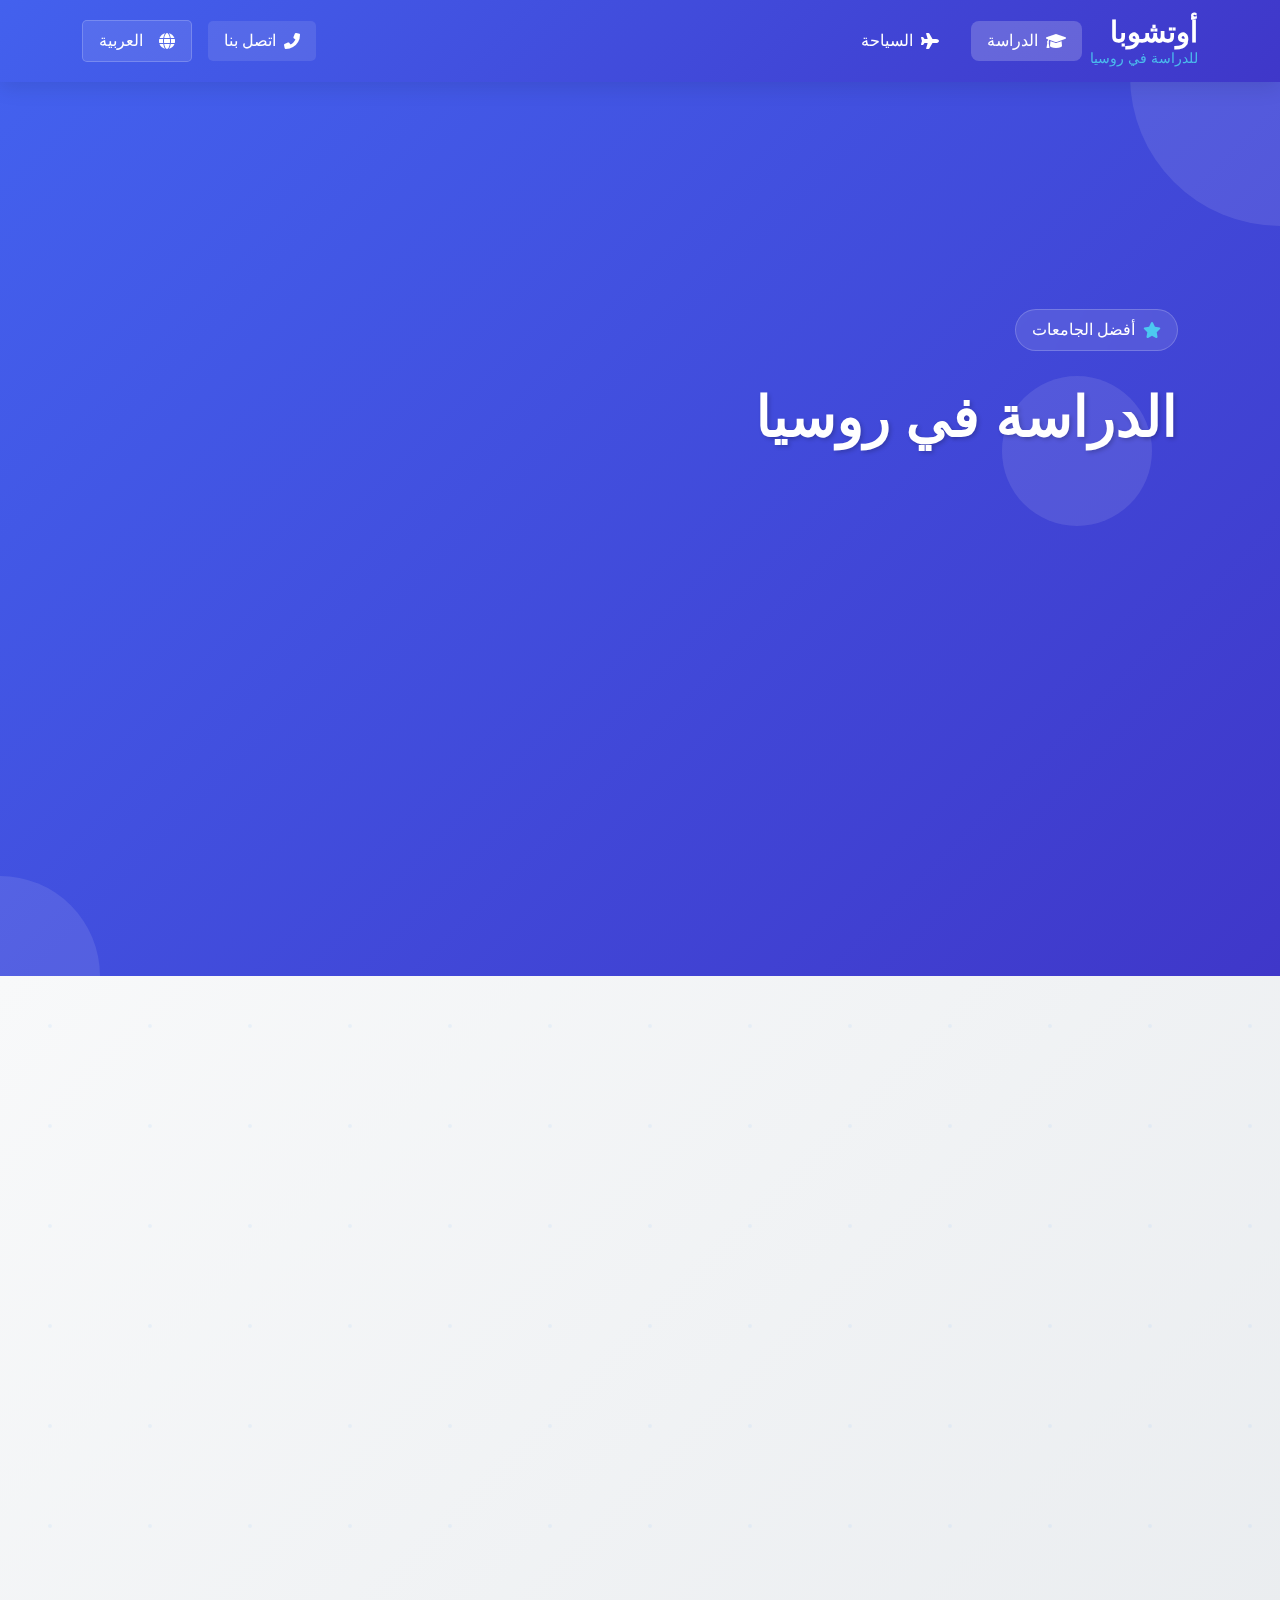
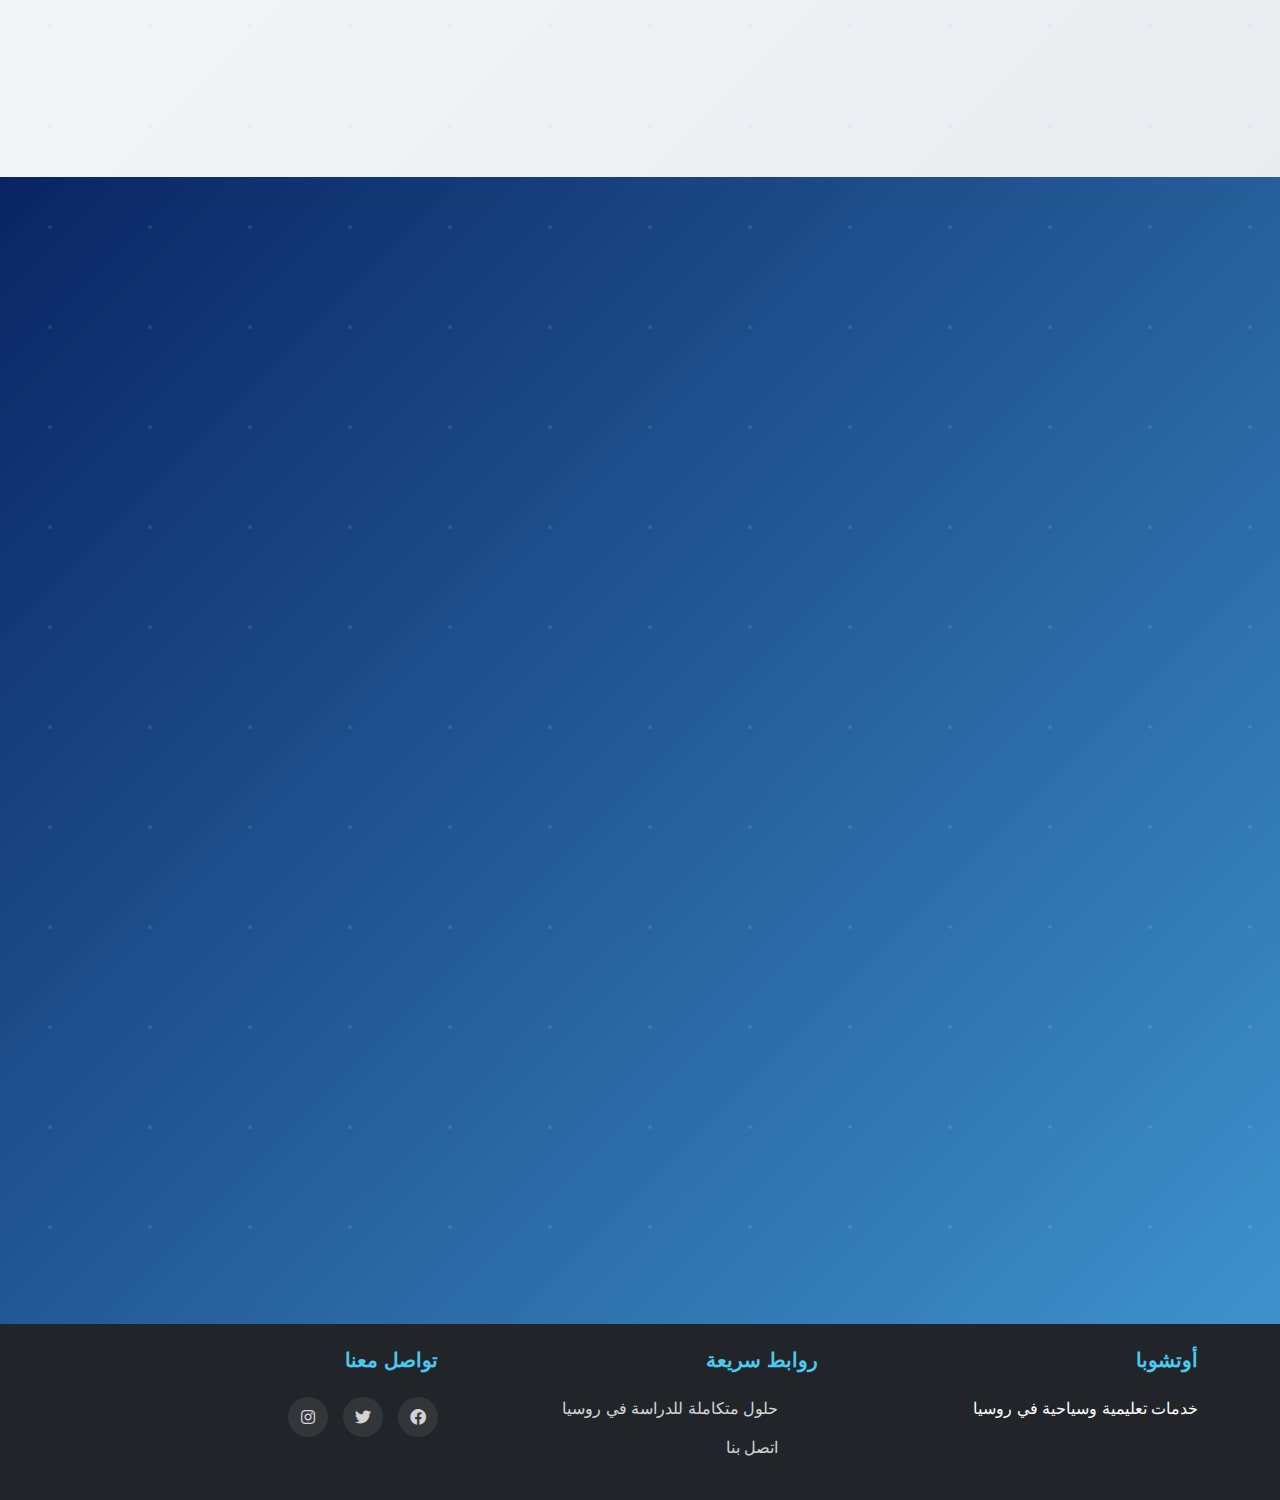
==== commit 9b758a50: "Add files via upload" ====
--- a/index.html
+++ b/index.html
@@ -230,7 +230,7 @@
 
     
     <!-- قسم التأمين الطبي -->
-    <section class="insurance-section">
+    <section class="insurance-section" id="insurance">
         <div class="insurance-bg-animation"></div>
         <div class="container">
             <div class="section-header text-center mb-5" data-aos="fade-up">
@@ -239,7 +239,7 @@
                 <div class="section-line"></div>
             </div>
 
-            <div class="row">
+            <div class="row align-items-center">
                 <!-- معلومات التأمين -->
                 <div class="col-lg-6" data-aos="fade-right">
                     <div class="insurance-info">
@@ -296,8 +296,6 @@
                         <div class="card-details">
                             <div class="card-type" data-translate="insurance_type">تأمين طبي شامل</div>
                             <div class="card-coverage" data-translate="card_coverage">تغطية دولية</div>
-                        </div>
-                        <div class="card-footer">
                             <div class="coverage-amount" data-translate="coverage_amount">تغطية حتى 1,000,000 روبل</div>
                         </div>
                     </div>
@@ -318,7 +316,10 @@
                     </div>
 
                     <div class="text-center mt-4">
-                        <a href="https://wa.me/79964072422?text=مرحباً، أرغب في الاستفسار عن خدمة التأمين الطبي" class="insurance-cta" target="_blank">
+                        <a href="https://wa.me/79964072422?text=مرحباً، أرغب في الاستفسار عن خدمة التأمين الطبي" 
+                           class="insurance-cta" 
+                           target="_blank"
+                           onclick="gtag('event', 'insurance_request', {'event_category': 'WhatsApp', 'event_label': 'Insurance Service'});">
                             <i class="fab fa-whatsapp"></i>
                             <span data-translate="request_insurance">طلب التأمين الآن</span>
                         </a>
--- a/style.css
+++ b/style.css
@@ -1969,281 +1969,229 @@
 }
 
 .insurance-info {
-    padding: 30px;
+    padding: 35px;
     background: rgba(255, 255, 255, 0.1);
     border-radius: 20px;
     backdrop-filter: blur(10px);
     border: 1px solid rgba(255, 255, 255, 0.2);
+    box-shadow: 0 15px 35px rgba(0, 0, 0, 0.2);
+    transition: transform 0.3s ease;
+}
+
+.insurance-info:hover {
+    transform: translateY(-5px);
 }
 
 .insurance-header {
     display: flex;
     align-items: center;
-    margin-bottom: 25px;
+    margin-bottom: 30px;
 }
 
 .insurance-icon {
-    width: 60px;
-    height: 60px;
+    width: 70px;
+    height: 70px;
     background: rgba(255, 255, 255, 0.2);
     border-radius: 50%;
     display: flex;
     align-items: center;
     justify-content: center;
-    margin-left: 20px;
+    margin-left: 25px;
+    transition: all 0.3s ease;
+}
+
+.insurance-icon:hover {
+    background: rgba(255, 255, 255, 0.3);
+    transform: rotate(360deg);
 }
 
 .insurance-icon i {
-    font-size: 1.8rem;
+    font-size: 2rem;
     color: #ffffff;
 }
 
 .insurance-header h3 {
-    font-size: 1.8rem;
+    font-size: 2rem;
     margin: 0;
-    font-weight: 600;
+    font-weight: 700;
+    text-shadow: 2px 2px 4px rgba(0, 0, 0, 0.2);
 }
 
 .insurance-description {
-    font-size: 1.1rem;
+    font-size: 1.2rem;
     line-height: 1.8;
-    margin-bottom: 30px;
+    margin-bottom: 35px;
     color: rgba(255, 255, 255, 0.9);
 }
 
-.coverage-list {
-    display: grid;
-    gap: 20px;
-}
-
 .coverage-item {
-    display: flex;
-    align-items: flex-start;
-    padding: 20px;
+    padding: 25px;
     background: rgba(255, 255, 255, 0.1);
     border-radius: 15px;
     transition: all 0.3s ease;
+    border: 1px solid rgba(255, 255, 255, 0.1);
 }
 
 .coverage-item:hover {
-    transform: translateX(-5px);
+    transform: translateX(-8px);
     background: rgba(255, 255, 255, 0.15);
+    border-color: rgba(255, 255, 255, 0.2);
 }
 
 .coverage-icon {
-    width: 45px;
-    height: 45px;
+    width: 55px;
+    height: 55px;
     background: rgba(255, 255, 255, 0.2);
     border-radius: 12px;
     display: flex;
     align-items: center;
     justify-content: center;
-    margin-left: 15px;
+    margin-left: 20px;
+    transition: all 0.3s ease;
+}
+
+.coverage-item:hover .coverage-icon {
+    background: rgba(255, 255, 255, 0.3);
+    transform: rotate(360deg);
 }
 
 .coverage-icon i {
+    font-size: 1.5rem;
+    color: #ffffff;
+}
+
+.coverage-content h4 {
     font-size: 1.3rem;
-    color: #ffffff;
-}
-
-.coverage-content h4 {
-    font-size: 1.2rem;
-    margin: 0 0 5px 0;
+    margin: 0 0 10px 0;
     font-weight: 600;
+    text-shadow: 1px 1px 2px rgba(0, 0, 0, 0.2);
 }
 
 .coverage-content p {
     margin: 0;
-    color: rgba(255, 255, 255, 0.8);
-    font-size: 0.95rem;
+    color: rgba(255, 255, 255, 0.9);
+    font-size: 1rem;
+    line-height: 1.6;
 }
 
 /* بطاقة التأمين */
 .insurance-card {
     background: linear-gradient(135deg, #1e3c72 0%, #2a5298 100%);
-    border-radius: 20px;
-    padding: 30px;
+    border-radius: 25px;
+    padding: 35px;
     position: relative;
     overflow: hidden;
-    box-shadow: 0 20px 40px rgba(0, 0, 0, 0.2);
-    margin-bottom: 30px;
-    min-height: 250px;
+    box-shadow: 0 25px 50px rgba(0, 0, 0, 0.3);
+    margin-bottom: 35px;
+    min-height: 280px;
     display: flex;
     flex-direction: column;
     justify-content: space-between;
-}
-
-.insurance-card::before {
+    border: 1px solid rgba(255, 255, 255, 0.1);
+    transition: all 0.3s ease;
+}
+
+.insurance-card:hover {
+    transform: translateY(-10px) rotate3d(1, 1, 0, 5deg);
+    box-shadow: 0 35px 60px rgba(0, 0, 0, 0.4);
+}
+
+/* تحسينات زر طلب الخدمة */
+.insurance-cta {
+    display: inline-flex;
+    align-items: center;
+    padding: 16px 35px;
+    background: linear-gradient(135deg, #25d366 0%, #128c7e 100%);
+    color: #ffffff !important;
+    text-decoration: none;
+    border-radius: 50px;
+    font-weight: 700;
+    font-size: 1.1rem;
+    transition: all 0.4s ease;
+    box-shadow: 0 10px 25px rgba(37, 211, 102, 0.3);
+    position: relative;
+    overflow: hidden;
+}
+
+.insurance-cta:hover {
+    transform: translateY(-5px);
+    box-shadow: 0 20px 35px rgba(37, 211, 102, 0.4);
+}
+
+.insurance-cta::before {
     content: '';
     position: absolute;
     top: 0;
     left: 0;
     width: 100%;
     height: 100%;
-    background: url('data:image/svg+xml,<svg width="200" height="200" viewBox="0 0 200 200" xmlns="http://www.w3.org/2000/svg"><path d="M0 0h200v200H0z" fill="none"/><path d="M-50 100c0-82.8 67.2-150 150-150s150 67.2 150 150-67.2 150-150 150S-50 182.8-50 100" stroke="%23ffffff" stroke-width="2" fill="none" opacity="0.1"/></svg>') no-repeat center;
-    animation: cardPattern 15s linear infinite;
-}
-
-@keyframes cardPattern {
-    0% {
-        transform: rotate(0deg);
-    }
+    background: linear-gradient(45deg, transparent, rgba(255, 255, 255, 0.2), transparent);
+    transform: translateX(-100%);
+}
+
+.insurance-cta:hover::before {
+    animation: shine 1.5s infinite;
+}
+
+@keyframes shine {
     100% {
-        transform: rotate(360deg);
-    }
-}
-
-.card-chip {
-    position: absolute;
-    top: 30px;
-    right: 30px;
-    font-size: 2rem;
-    color: #ffd700;
-    opacity: 0.8;
-}
-
-.card-logo {
-    width: 80px;
-    height: 80px;
-    background: rgba(255, 255, 255, 0.1);
-    border-radius: 50%;
-    display: flex;
-    align-items: center;
-    justify-content: center;
-    margin-bottom: 20px;
-}
-
-.card-details {
-    position: relative;
-    z-index: 1;
-}
-
-.card-type {
+        transform: translateX(100%);
+    }
+}
+
+.insurance-cta i {
     font-size: 1.4rem;
-    font-weight: 600;
-    margin-bottom: 10px;
-}
-
-.card-coverage {
-    color: rgba(255, 255, 255, 0.8);
-    font-size: 1.1rem;
-}
-
-.card-footer {
-    margin-top: 20px;
-    padding-top: 20px;
-    border-top: 1px solid rgba(255, 255, 255, 0.2);
-}
-
-.coverage-amount {
-    font-size: 1.2rem;
-    font-weight: 600;
-    color: #ffd700;
-}
-
-/* ميزات التأمين */
-.insurance-features {
-    display: grid;
-    grid-template-columns: repeat(3, 1fr);
-    gap: 15px;
-    margin-bottom: 30px;
-}
-
-.feature-item {
-    background: rgba(255, 255, 255, 0.1);
-    padding: 15px;
-    border-radius: 15px;
-    text-align: center;
-    transition: all 0.3s ease;
-}
-
-.feature-item:hover {
-    transform: translateY(-5px);
-    background: rgba(255, 255, 255, 0.15);
-}
-
-.feature-item i {
-    font-size: 1.5rem;
-    margin-bottom: 10px;
-    color: #ffd700;
-}
-
-.feature-item span {
-    display: block;
-    font-size: 0.9rem;
-    color: rgba(255, 255, 255, 0.9);
-}
-
-/* زر طلب التأمين */
-.insurance-cta {
-    display: inline-flex;
-    align-items: center;
-    padding: 15px 30px;
-    background: linear-gradient(135deg, #25d366 0%, #128c7e 100%);
-    color: #ffffff !important;
-    text-decoration: none;
-    border-radius: 30px;
-    font-weight: 600;
-    transition: all 0.3s ease;
-    box-shadow: 0 10px 20px rgba(37, 211, 102, 0.2);
-}
-
-.insurance-cta:hover {
-    transform: translateY(-3px);
-    box-shadow: 0 15px 30px rgba(37, 211, 102, 0.3);
-}
-
-.insurance-cta i {
-    font-size: 1.3rem;
-    margin-left: 10px;
+    margin-left: 12px;
+    transition: transform 0.3s ease;
+}
+
+.insurance-cta:hover i {
+    transform: scale(1.2);
 }
 
 /* تحسينات التجاوب */
 @media (max-width: 991px) {
+    .insurance-info,
     .insurance-card {
-        margin-top: 30px;
+        margin-bottom: 30px;
     }
     
-    .insurance-features {
-        grid-template-columns: repeat(2, 1fr);
+    .insurance-header h3 {
+        font-size: 1.8rem;
+    }
+    
+    .insurance-description {
+        font-size: 1.1rem;
+    }
+    
+    .coverage-content h4 {
+        font-size: 1.2rem;
     }
 }
 
 @media (max-width: 767px) {
     .insurance-section {
-        padding: 60px 0;
+        padding: 70px 0;
     }
     
-    .insurance-features {
-        grid-template-columns: 1fr;
+    .insurance-info {
+        padding: 25px;
+    }
+    
+    .insurance-header {
+        flex-direction: column;
+        text-align: center;
+    }
+    
+    .insurance-icon {
+        margin: 0 0 20px 0;
     }
     
     .coverage-item {
-        padding: 15px;
+        text-align: center;
     }
     
-    .insurance-header h3 {
-        font-size: 1.5rem;
-    }
-}
-
-/* تحسينات RTL */
-[dir="rtl"] .insurance-icon {
-    margin-right: 0;
-    margin-left: 20px;
-}
-
-[dir="rtl"] .coverage-icon {
-    margin-right: 0;
-    margin-left: 15px;
-}
-
-[dir="rtl"] .insurance-cta i {
-    margin-right: 0;
-    margin-left: 10px;
-}
-
-[dir="rtl"] .card-chip {
-    right: auto;
-    left: 30px;
-}
+    .coverage-icon {
+        margin: 0 auto 15px;
+    }
+}
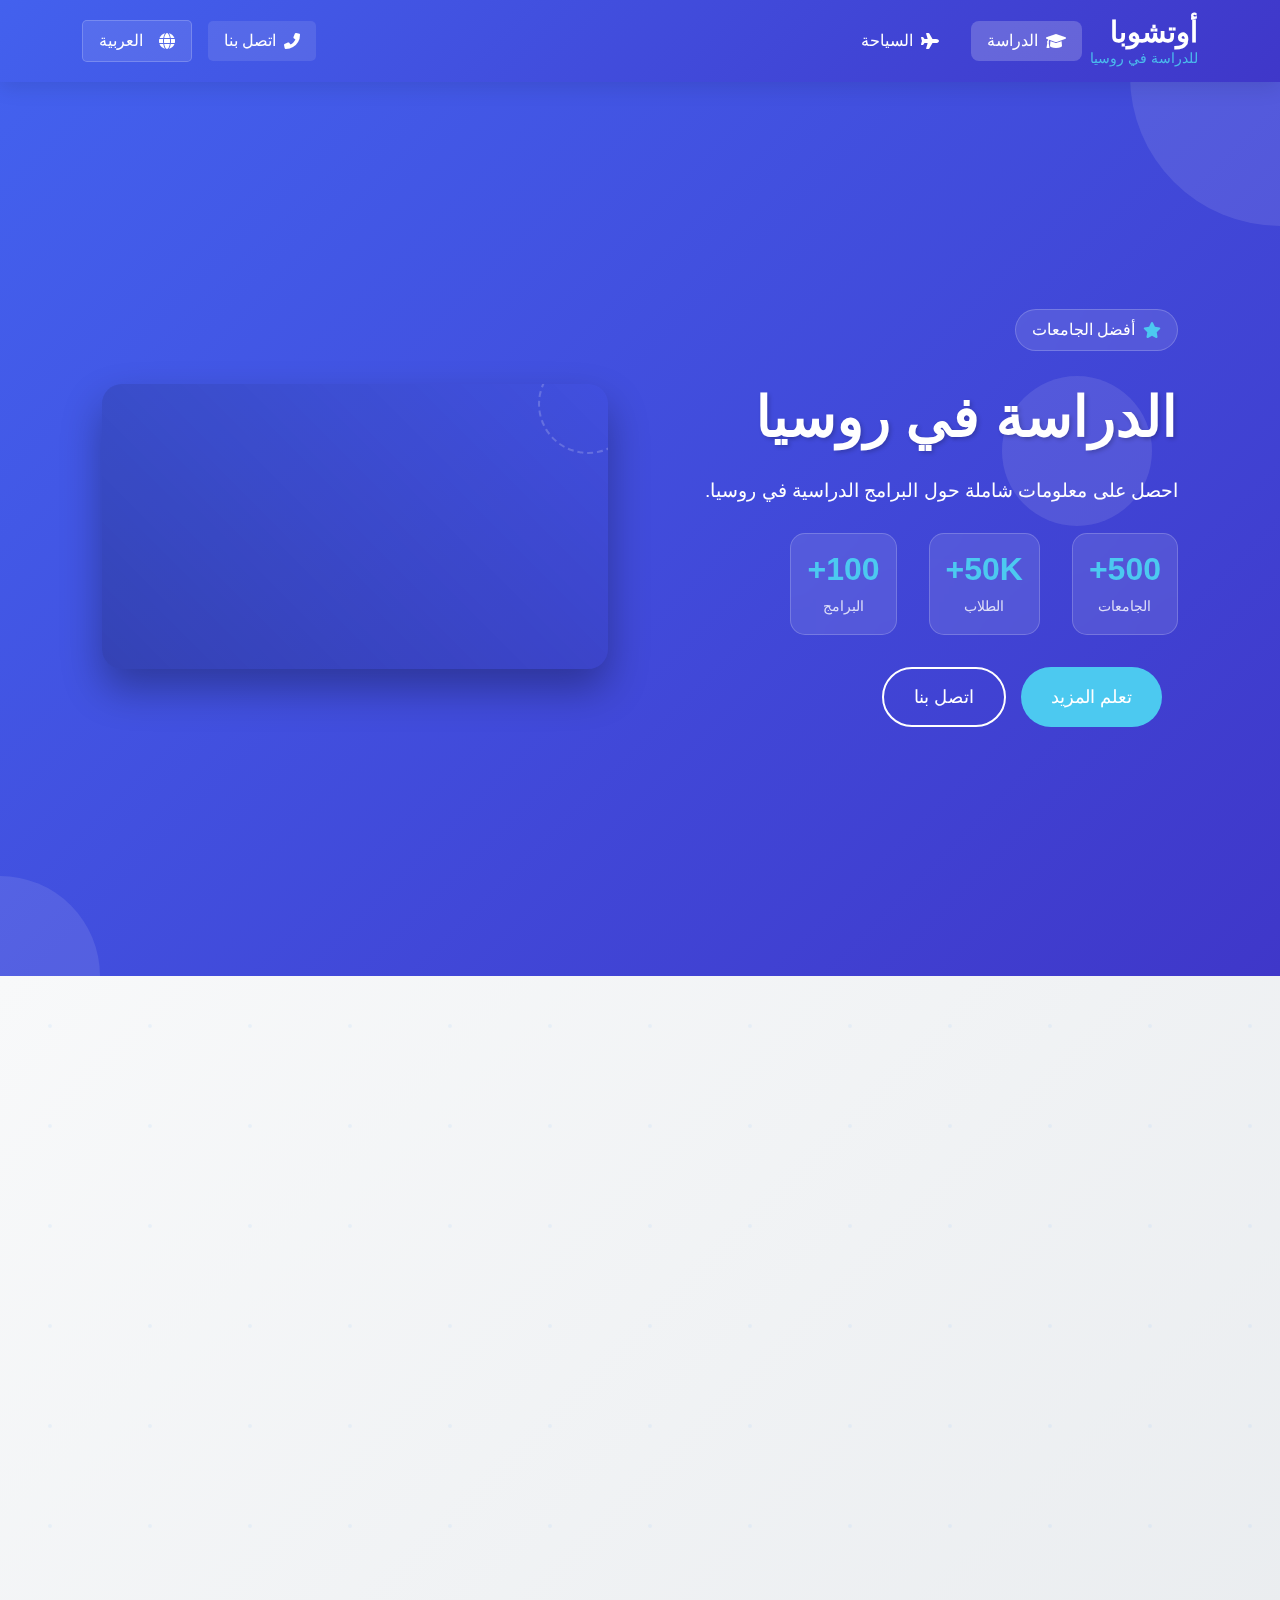
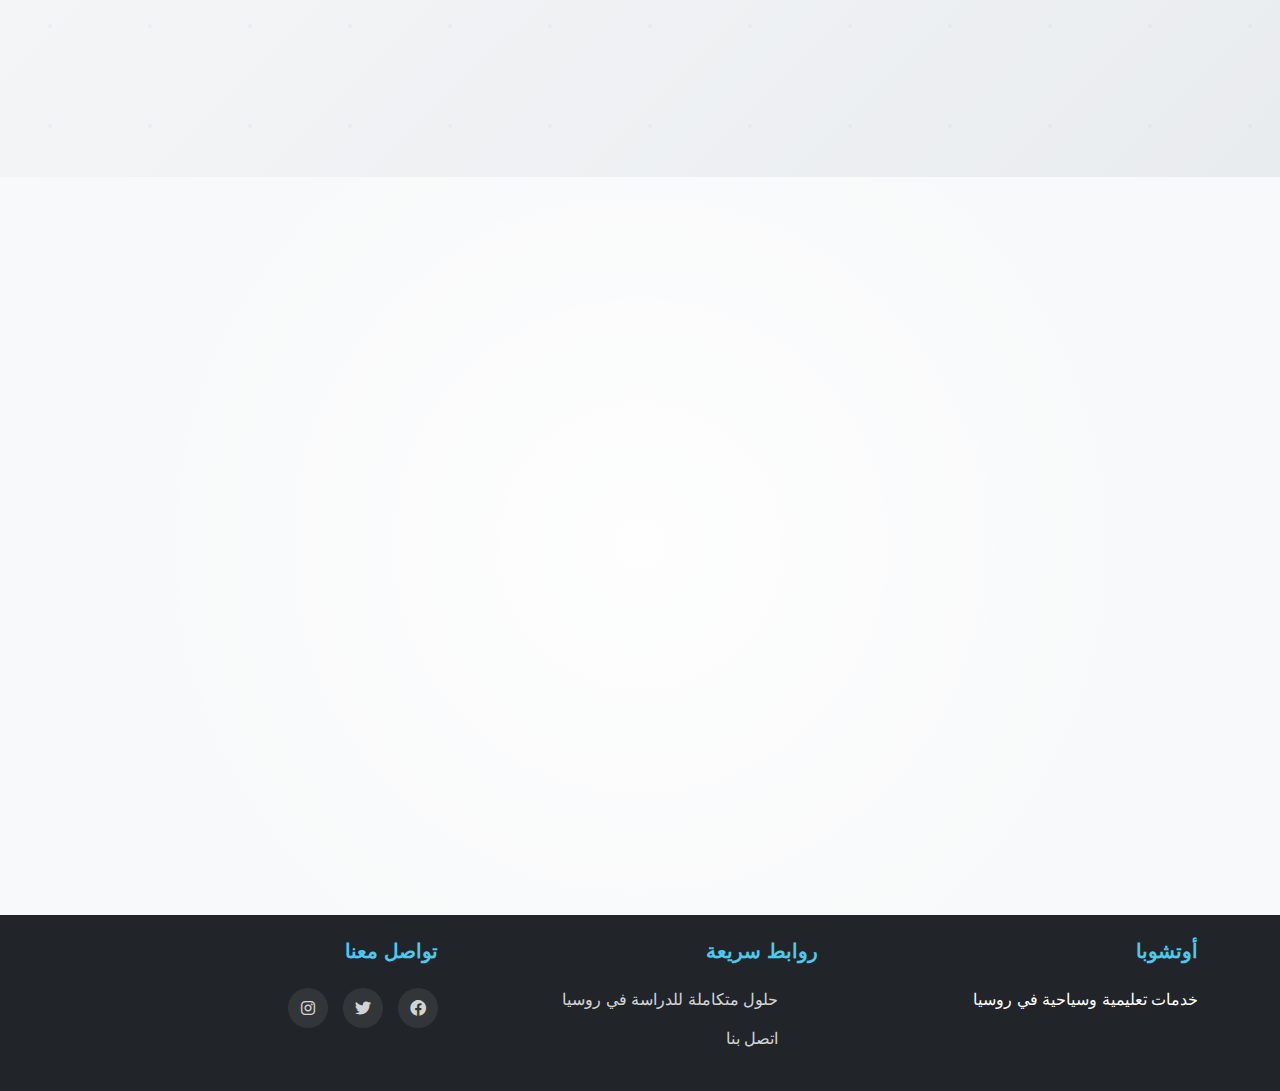
==== commit 346a1d63: "Add files via upload" ====
--- a/index.html
+++ b/index.html
@@ -235,7 +235,7 @@
         <div class="container">
             <div class="section-header text-center mb-5" data-aos="fade-up">
                 <span class="section-subtitle" data-translate="insurance_subtitle">التأمين الطبي</span>
-                <h2 class="section-title" data-translate="insurance_title">تأمين طبي شامل للطلاب</h2>
+                <h2 class="section-title" data-translate="insurance_title">خدمات التأمين الطبي للطلاب</h2>
                 <div class="section-line"></div>
             </div>
 
@@ -245,21 +245,21 @@
                     <div class="insurance-info">
                         <div class="insurance-header">
                             <div class="insurance-icon">
-                                <i class="fas fa-shield-alt"></i>
+                                <i class="fas fa-notes-medical"></i>
                             </div>
-                            <h3 data-translate="insurance_coverage">تغطية تأمينية شاملة</h3>
+                            <h3 data-translate="insurance_coverage">خدمات التأمين المتوفرة</h3>
                         </div>
                         <p class="insurance-description" data-translate="insurance_description">
-                            نقدم لطلابنا أفضل خدمات التأمين الطبي في روسيا، مع تغطية شاملة للخدمات الطبية والعلاجية
+                            نقدم لطلابنا خدمات التأمين الطبي الأساسية في روسيا، تشمل الخدمات الطبية والعلاجية الضرورية
                         </p>
                         <div class="coverage-list">
                             <div class="coverage-item" data-aos="fade-up" data-aos-delay="100">
                                 <div class="coverage-icon">
-                                    <i class="fas fa-hospital"></i>
+                                    <i class="fas fa-user-md"></i>
                                 </div>
                                 <div class="coverage-content">
-                                    <h4 data-translate="hospital_coverage">تغطية المستشفيات</h4>
-                                    <p data-translate="hospital_coverage_desc">تغطية كاملة للعلاج في أفضل المستشفيات</p>
+                                    <h4 data-translate="hospital_coverage">الرعاية الطبية</h4>
+                                    <p data-translate="hospital_coverage_desc">تغطية العلاج في المستشفيات المعتمدة</p>
                                 </div>
                             </div>
                             <div class="coverage-item" data-aos="fade-up" data-aos-delay="200">
@@ -267,17 +267,8 @@
                                     <i class="fas fa-tooth"></i>
                                 </div>
                                 <div class="coverage-content">
-                                    <h4 data-translate="dental_coverage">العناية بالأسنان</h4>
+                                    <h4 data-translate="dental_coverage">علاج الأسنان</h4>
                                     <p data-translate="dental_coverage_desc">تغطية علاجات الأسنان الأساسية</p>
-                                </div>
-                            </div>
-                            <div class="coverage-item" data-aos="fade-up" data-aos-delay="300">
-                                <div class="coverage-icon">
-                                    <i class="fas fa-pills"></i>
-                                </div>
-                                <div class="coverage-content">
-                                    <h4 data-translate="medicine_coverage">الأدوية والعلاجات</h4>
-                                    <p data-translate="medicine_coverage_desc">تغطية الوصفات الطبية والأدوية</p>
                                 </div>
                             </div>
                         </div>
@@ -294,34 +285,34 @@
                             <img src="images/logo.png" alt="شعار التأمين" class="img-fluid">
                         </div>
                         <div class="card-details">
-                            <div class="card-type" data-translate="insurance_type">تأمين طبي شامل</div>
-                            <div class="card-coverage" data-translate="card_coverage">تغطية دولية</div>
-                            <div class="coverage-amount" data-translate="coverage_amount">تغطية حتى 1,000,000 روبل</div>
+                            <div class="card-type" data-translate="insurance_type">تأمين طبي أساسي</div>
+                            <div class="card-coverage" data-translate="card_coverage">تغطية محلية</div>
+                            <div class="coverage-amount" data-translate="coverage_amount">تغطية حتى 500,000 روبل</div>
                         </div>
                     </div>
 
                     <div class="insurance-features">
                         <div class="feature-item" data-aos="zoom-in" data-aos-delay="100">
-                            <i class="fas fa-clock"></i>
-                            <span data-translate="support_247">دعم على مدار الساعة</span>
+                            <i class="fas fa-user-nurse"></i>
+                            <span data-translate="support_247">دعم طبي</span>
                         </div>
                         <div class="feature-item" data-aos="zoom-in" data-aos-delay="200">
-                            <i class="fas fa-globe"></i>
-                            <span data-translate="international_coverage">تغطية دولية</span>
+                            <i class="fas fa-map-marker-alt"></i>
+                            <span data-translate="local_coverage">تغطية في روسيا</span>
                         </div>
                         <div class="feature-item" data-aos="zoom-in" data-aos-delay="300">
-                            <i class="fas fa-phone-alt"></i>
-                            <span data-translate="emergency_service">خدمة طوارئ</span>
+                            <i class="fas fa-ambulance"></i>
+                            <span data-translate="emergency_service">خدمة الطوارئ</span>
                         </div>
                     </div>
 
                     <div class="text-center mt-4">
-                        <a href="https://wa.me/79964072422?text=مرحباً، أرغب في الاستفسار عن خدمة التأمين الطبي" 
+                        <a href="https://wa.me/79964072422?text=مرحباً، أرغب في الاستفسار عن خدمة التأمين الطبي الأساسي" 
                            class="insurance-cta" 
                            target="_blank"
-                           onclick="gtag('event', 'insurance_request', {'event_category': 'WhatsApp', 'event_label': 'Insurance Service'});">
+                           onclick="gtag('event', 'insurance_request', {'event_category': 'WhatsApp', 'event_label': 'Basic Insurance Service'});">
                             <i class="fab fa-whatsapp"></i>
-                            <span data-translate="request_insurance">طلب التأمين الآن</span>
+                            <span data-translate="request_insurance">استفسر عن التأمين</span>
                         </a>
                     </div>
                 </div>
--- a/style.css
+++ b/style.css
@@ -1942,11 +1942,10 @@
 
 /* قسم التأمين الطبي */
 .insurance-section {
-    padding: 100px 0;
-    background: linear-gradient(135deg, #0a2463 0%, #3e92cc 100%);
-    position: relative;
+    position: relative;
+    padding: 80px 0;
+    background: var(--light-color);
     overflow: hidden;
-    color: #ffffff;
 }
 
 .insurance-bg-animation {
@@ -1955,26 +1954,15 @@
     left: 0;
     width: 100%;
     height: 100%;
-    background: url('data:image/svg+xml,<svg width="100" height="100" viewBox="0 0 100 100" xmlns="http://www.w3.org/2000/svg"><rect width="100" height="100" fill="none"/><circle cx="50" cy="50" r="2" fill="%23ffffff" opacity="0.1"/></svg>') repeat;
-    animation: backgroundMove 20s linear infinite;
-}
-
-@keyframes backgroundMove {
-    0% {
-        background-position: 0 0;
-    }
-    100% {
-        background-position: 100px 100px;
-    }
+    background: radial-gradient(circle at center, rgba(255,255,255,0.8) 0%, rgba(255,255,255,0) 70%);
+    animation: pulse 4s ease-in-out infinite;
 }
 
 .insurance-info {
-    padding: 35px;
-    background: rgba(255, 255, 255, 0.1);
-    border-radius: 20px;
-    backdrop-filter: blur(10px);
-    border: 1px solid rgba(255, 255, 255, 0.2);
-    box-shadow: 0 15px 35px rgba(0, 0, 0, 0.2);
+    background: #fff;
+    border-radius: 15px;
+    padding: 30px;
+    box-shadow: 0 5px 15px rgba(0,0,0,0.05);
     transition: transform 0.3s ease;
 }
 
@@ -1985,213 +1973,323 @@
 .insurance-header {
     display: flex;
     align-items: center;
-    margin-bottom: 30px;
+    margin-bottom: 20px;
+    gap: 15px;
 }
 
 .insurance-icon {
-    width: 70px;
-    height: 70px;
-    background: rgba(255, 255, 255, 0.2);
-    border-radius: 50%;
+    width: 50px;
+    height: 50px;
+    background: var(--light-color);
+    border-radius: 12px;
     display: flex;
     align-items: center;
     justify-content: center;
-    margin-left: 25px;
-    transition: all 0.3s ease;
-}
-
-.insurance-icon:hover {
-    background: rgba(255, 255, 255, 0.3);
-    transform: rotate(360deg);
+    transition: all 0.3s ease;
 }
 
 .insurance-icon i {
-    font-size: 2rem;
-    color: #ffffff;
-}
-
-.insurance-header h3 {
-    font-size: 2rem;
-    margin: 0;
-    font-weight: 700;
-    text-shadow: 2px 2px 4px rgba(0, 0, 0, 0.2);
+    font-size: 24px;
+    color: var(--primary-color);
+    transition: all 0.3s ease;
+}
+
+.insurance-info:hover .insurance-icon {
+    background: var(--primary-color);
+}
+
+.insurance-info:hover .insurance-icon i {
+    color: #fff;
 }
 
 .insurance-description {
-    font-size: 1.2rem;
-    line-height: 1.8;
-    margin-bottom: 35px;
-    color: rgba(255, 255, 255, 0.9);
+    color: var(--text-dark);
+    line-height: 1.6;
+    margin-bottom: 25px;
+    font-size: 15px;
+    opacity: 0.8;
+}
+
+.coverage-list {
+    display: grid;
+    gap: 20px;
 }
 
 .coverage-item {
-    padding: 25px;
-    background: rgba(255, 255, 255, 0.1);
-    border-radius: 15px;
-    transition: all 0.3s ease;
-    border: 1px solid rgba(255, 255, 255, 0.1);
+    display: flex;
+    align-items: flex-start;
+    padding: 20px;
+    background: var(--light-color);
+    border-radius: 12px;
+    transition: all 0.3s ease;
+    border: 1px solid transparent;
 }
 
 .coverage-item:hover {
-    transform: translateX(-8px);
-    background: rgba(255, 255, 255, 0.15);
-    border-color: rgba(255, 255, 255, 0.2);
+    background: #fff;
+    border-color: #dee2e6;
+    box-shadow: 0 5px 15px rgba(0,0,0,0.08);
+    transform: translateX(5px);
 }
 
 .coverage-icon {
-    width: 55px;
-    height: 55px;
-    background: rgba(255, 255, 255, 0.2);
-    border-radius: 12px;
+    width: 40px;
+    height: 40px;
+    background: #fff;
+    border-radius: 10px;
     display: flex;
     align-items: center;
     justify-content: center;
-    margin-left: 20px;
+    margin-right: 15px;
+    flex-shrink: 0;
     transition: all 0.3s ease;
 }
 
 .coverage-item:hover .coverage-icon {
-    background: rgba(255, 255, 255, 0.3);
-    transform: rotate(360deg);
+    background: var(--primary-color);
+}
+
+.coverage-item:hover .coverage-icon i {
+    color: #fff;
 }
 
 .coverage-icon i {
-    font-size: 1.5rem;
-    color: #ffffff;
+    font-size: 20px;
+    color: var(--primary-color);
+    transition: all 0.3s ease;
 }
 
 .coverage-content h4 {
-    font-size: 1.3rem;
-    margin: 0 0 10px 0;
+    margin: 0 0 8px;
+    font-size: 16px;
+    color: var(--text-dark);
     font-weight: 600;
-    text-shadow: 1px 1px 2px rgba(0, 0, 0, 0.2);
 }
 
 .coverage-content p {
     margin: 0;
-    color: rgba(255, 255, 255, 0.9);
-    font-size: 1rem;
-    line-height: 1.6;
-}
-
-/* بطاقة التأمين */
+    font-size: 14px;
+    color: var(--text-dark);
+    opacity: 0.7;
+    line-height: 1.5;
+}
+
 .insurance-card {
-    background: linear-gradient(135deg, #1e3c72 0%, #2a5298 100%);
-    border-radius: 25px;
-    padding: 35px;
+    background: linear-gradient(135deg, var(--primary-color) 0%, var(--secondary-color) 100%);
+    border-radius: 20px;
+    padding: 30px;
+    color: var(--text-light);
     position: relative;
     overflow: hidden;
-    box-shadow: 0 25px 50px rgba(0, 0, 0, 0.3);
-    margin-bottom: 35px;
-    min-height: 280px;
-    display: flex;
-    flex-direction: column;
-    justify-content: space-between;
-    border: 1px solid rgba(255, 255, 255, 0.1);
+    box-shadow: 0 10px 20px rgba(0,0,0,0.1);
+    margin-bottom: 30px;
     transition: all 0.3s ease;
 }
 
 .insurance-card:hover {
-    transform: translateY(-10px) rotate3d(1, 1, 0, 5deg);
-    box-shadow: 0 35px 60px rgba(0, 0, 0, 0.4);
-}
-
-/* تحسينات زر طلب الخدمة */
-.insurance-cta {
-    display: inline-flex;
-    align-items: center;
-    padding: 16px 35px;
-    background: linear-gradient(135deg, #25d366 0%, #128c7e 100%);
-    color: #ffffff !important;
-    text-decoration: none;
-    border-radius: 50px;
-    font-weight: 700;
-    font-size: 1.1rem;
-    transition: all 0.4s ease;
-    box-shadow: 0 10px 25px rgba(37, 211, 102, 0.3);
-    position: relative;
-    overflow: hidden;
-}
-
-.insurance-cta:hover {
     transform: translateY(-5px);
-    box-shadow: 0 20px 35px rgba(37, 211, 102, 0.4);
-}
-
-.insurance-cta::before {
+    box-shadow: 0 15px 30px rgba(0,0,0,0.15);
+}
+
+.insurance-card::before {
     content: '';
     position: absolute;
     top: 0;
     left: 0;
     width: 100%;
     height: 100%;
-    background: linear-gradient(45deg, transparent, rgba(255, 255, 255, 0.2), transparent);
-    transform: translateX(-100%);
-}
-
-.insurance-cta:hover::before {
-    animation: shine 1.5s infinite;
-}
-
-@keyframes shine {
+    background: linear-gradient(45deg, rgba(255,255,255,0.1) 0%, rgba(255,255,255,0) 100%);
+    pointer-events: none;
+}
+
+.card-chip {
+    position: absolute;
+    top: 20px;
+    right: 20px;
+    animation: float 3s ease-in-out infinite;
+}
+
+.card-chip i {
+    font-size: 24px;
+    color: rgba(255,255,255,0.8);
+}
+
+.card-logo {
+    width: 60px;
+    height: 60px;
+    background: rgba(255,255,255,0.1);
+    border-radius: 12px;
+    padding: 10px;
+    margin-bottom: 20px;
+    backdrop-filter: blur(5px);
+}
+
+.card-logo img {
+    width: 100%;
+    height: 100%;
+    object-fit: contain;
+}
+
+.card-details {
+    position: relative;
+    z-index: 1;
+}
+
+.card-type {
+    font-size: 24px;
+    font-weight: 600;
+    margin-bottom: 10px;
+    text-shadow: 0 2px 4px rgba(0,0,0,0.1);
+}
+
+.card-coverage {
+    font-size: 16px;
+    opacity: 0.9;
+    margin-bottom: 5px;
+}
+
+.coverage-amount {
+    font-size: 14px;
+    opacity: 0.8;
+    letter-spacing: 0.5px;
+}
+
+.insurance-features {
+    display: grid;
+    grid-template-columns: repeat(3, 1fr);
+    gap: 15px;
+    margin-bottom: 30px;
+}
+
+.feature-item {
+    background: #fff;
+    border-radius: 12px;
+    padding: 15px;
+    text-align: center;
+    box-shadow: 0 3px 10px rgba(0,0,0,0.05);
+    transition: all 0.3s ease;
+    border: 1px solid transparent;
+}
+
+.feature-item:hover {
+    transform: translateY(-3px);
+    border-color: #dee2e6;
+    box-shadow: 0 5px 15px rgba(0,0,0,0.1);
+}
+
+.feature-item i {
+    font-size: 24px;
+    color: var(--primary-color);
+    margin-bottom: 10px;
+    transition: all 0.3s ease;
+}
+
+.feature-item:hover i {
+    transform: scale(1.1);
+}
+
+.feature-item span {
+    display: block;
+    font-size: 14px;
+    color: var(--text-dark);
+    font-weight: 500;
+}
+
+.insurance-cta {
+    display: inline-flex;
+    align-items: center;
+    padding: 12px 30px;
+    background: #25d366;
+    color: #fff;
+    border-radius: 30px;
+    text-decoration: none;
+    font-weight: 500;
+    transition: all 0.3s ease;
+    box-shadow: 0 4px 12px rgba(37, 211, 102, 0.2);
+}
+
+.insurance-cta:hover {
+    background: #128c7e;
+    transform: translateY(-2px);
+    color: #fff;
+    box-shadow: 0 6px 15px rgba(18, 140, 126, 0.3);
+}
+
+.insurance-cta i {
+    margin-right: 8px;
+    font-size: 20px;
+}
+
+@keyframes pulse {
+    0% {
+        transform: scale(1);
+        opacity: 0.5;
+    }
+    50% {
+        transform: scale(1.05);
+        opacity: 0.7;
+    }
     100% {
-        transform: translateX(100%);
-    }
-}
-
-.insurance-cta i {
-    font-size: 1.4rem;
-    margin-left: 12px;
-    transition: transform 0.3s ease;
-}
-
-.insurance-cta:hover i {
-    transform: scale(1.2);
-}
-
-/* تحسينات التجاوب */
+        transform: scale(1);
+        opacity: 0.5;
+    }
+}
+
+@keyframes float {
+    0% {
+        transform: translateY(0);
+    }
+    50% {
+        transform: translateY(-5px);
+    }
+    100% {
+        transform: translateY(0);
+    }
+}
+
 @media (max-width: 991px) {
-    .insurance-info,
+    .insurance-section {
+        padding: 60px 0;
+    }
+    
     .insurance-card {
-        margin-bottom: 30px;
+        margin: 30px 0;
+    }
+}
+
+@media (max-width: 768px) {
+    .insurance-features {
+        grid-template-columns: repeat(2, 1fr);
     }
     
-    .insurance-header h3 {
-        font-size: 1.8rem;
-    }
-    
-    .insurance-description {
-        font-size: 1.1rem;
-    }
-    
-    .coverage-content h4 {
-        font-size: 1.2rem;
-    }
-}
-
-@media (max-width: 767px) {
-    .insurance-section {
-        padding: 70px 0;
+    .coverage-item:hover {
+        transform: none;
     }
     
     .insurance-info {
-        padding: 25px;
+        margin-bottom: 30px;
+    }
+}
+
+@media (max-width: 576px) {
+    .insurance-features {
+        grid-template-columns: 1fr;
     }
     
-    .insurance-header {
-        flex-direction: column;
-        text-align: center;
+    .insurance-card {
+        padding: 20px;
     }
     
-    .insurance-icon {
-        margin: 0 0 20px 0;
+    .card-type {
+        font-size: 20px;
+    }
+    
+    .insurance-cta {
+        width: 100%;
+        justify-content: center;
     }
     
     .coverage-item {
-        text-align: center;
-    }
-    
-    .coverage-icon {
-        margin: 0 auto 15px;
-    }
-}
+        padding: 15px;
+    }
+}
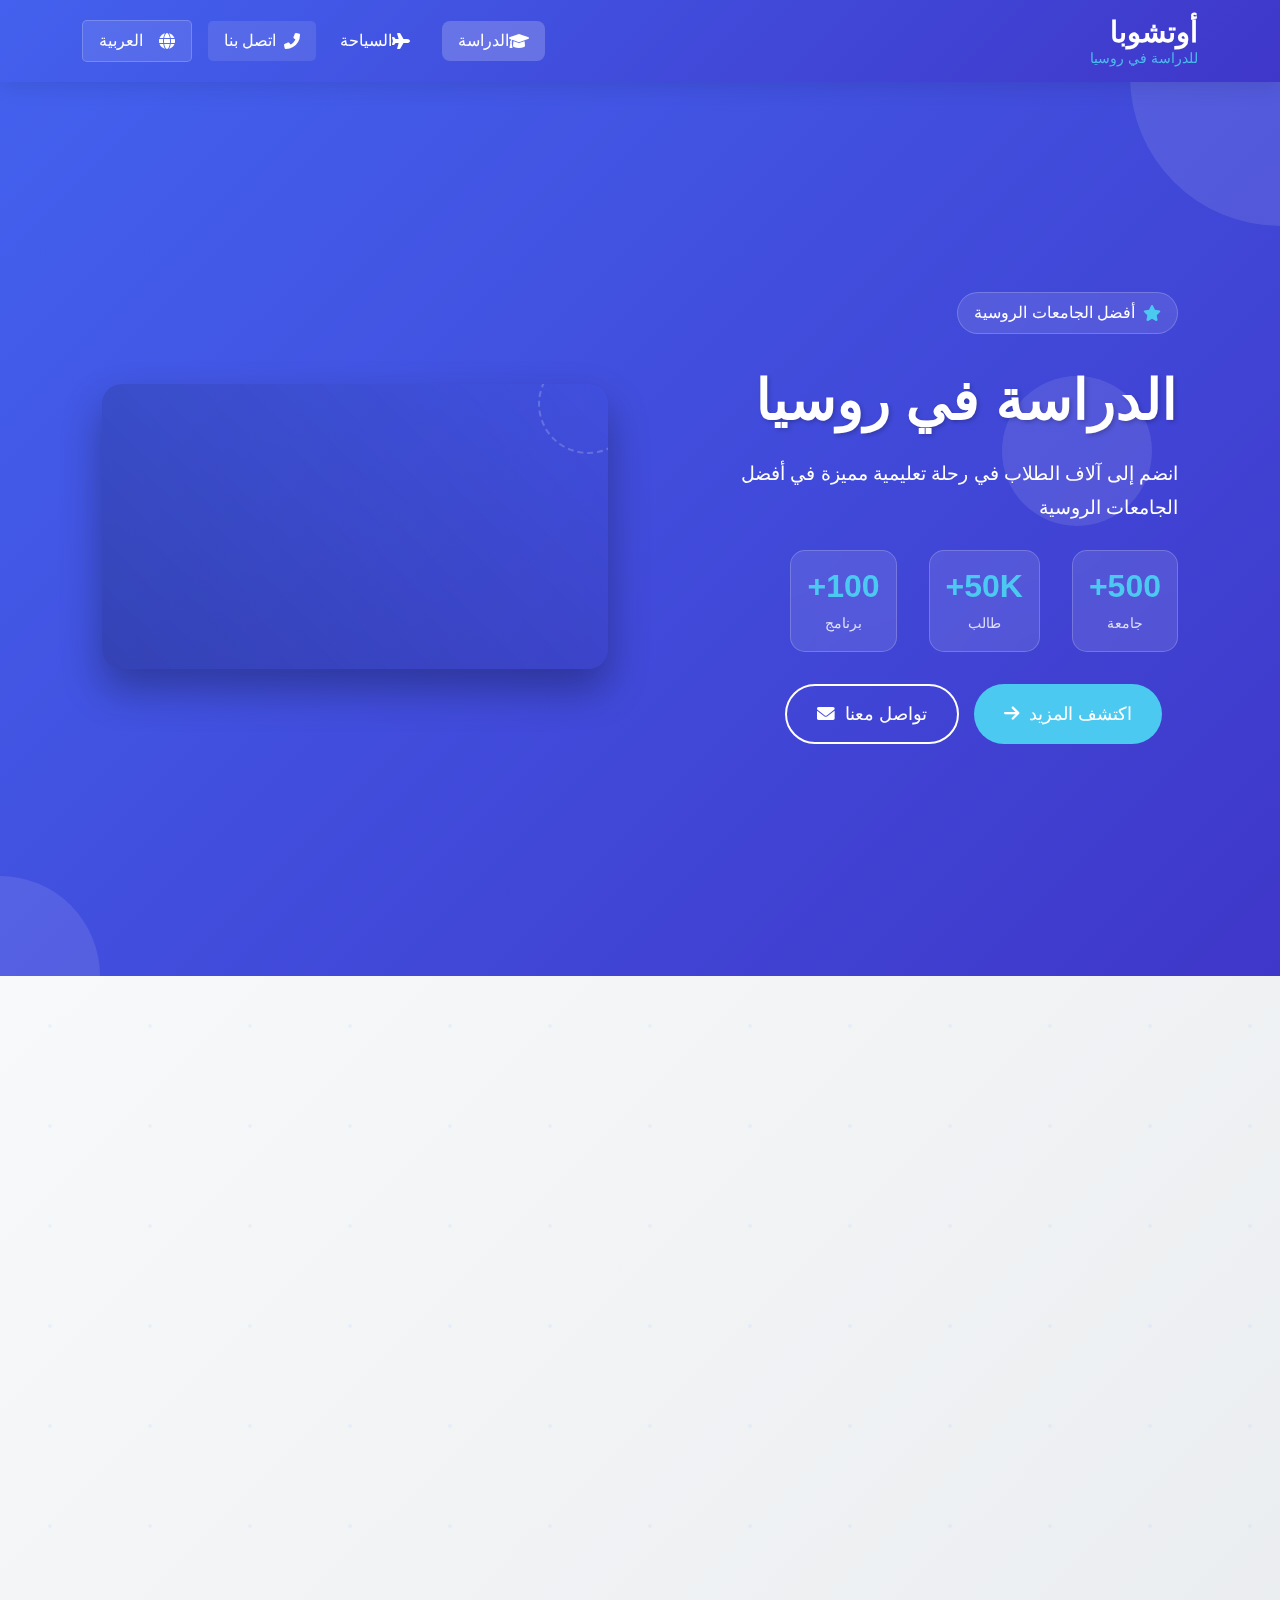
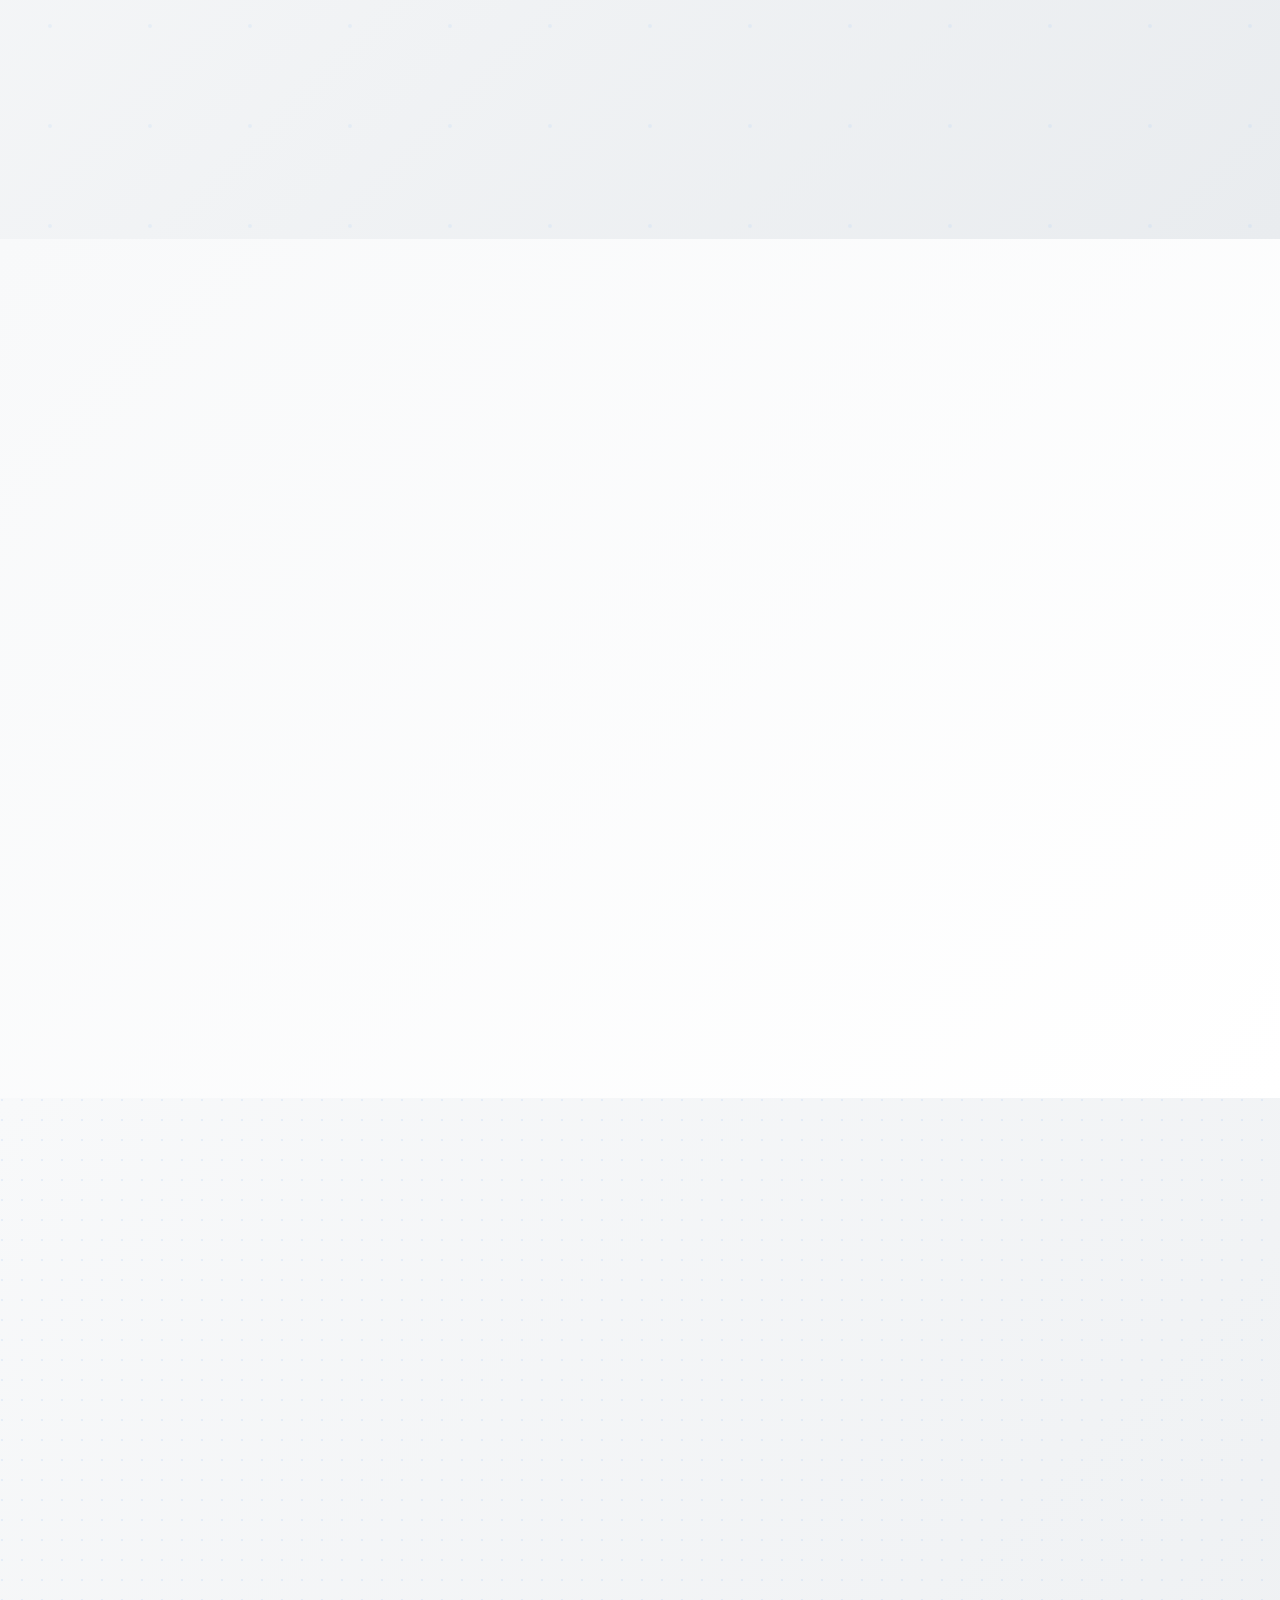
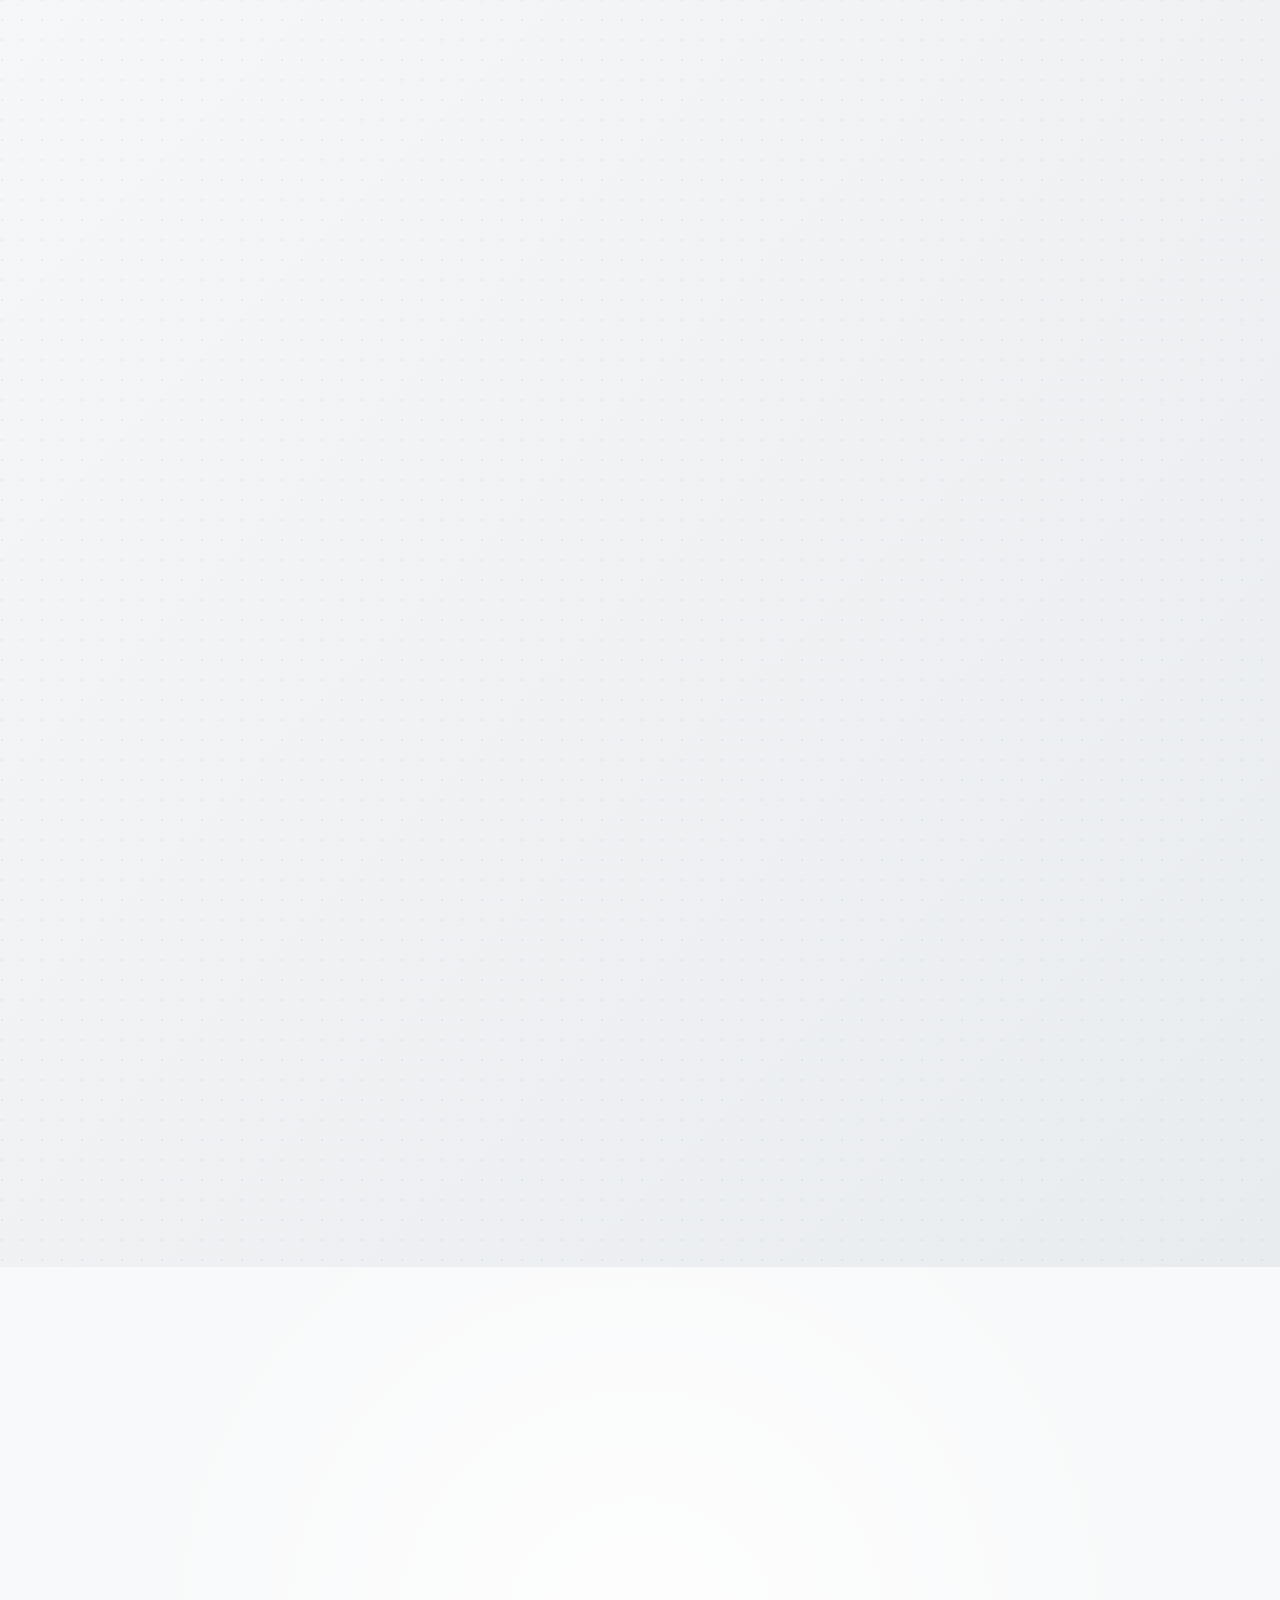
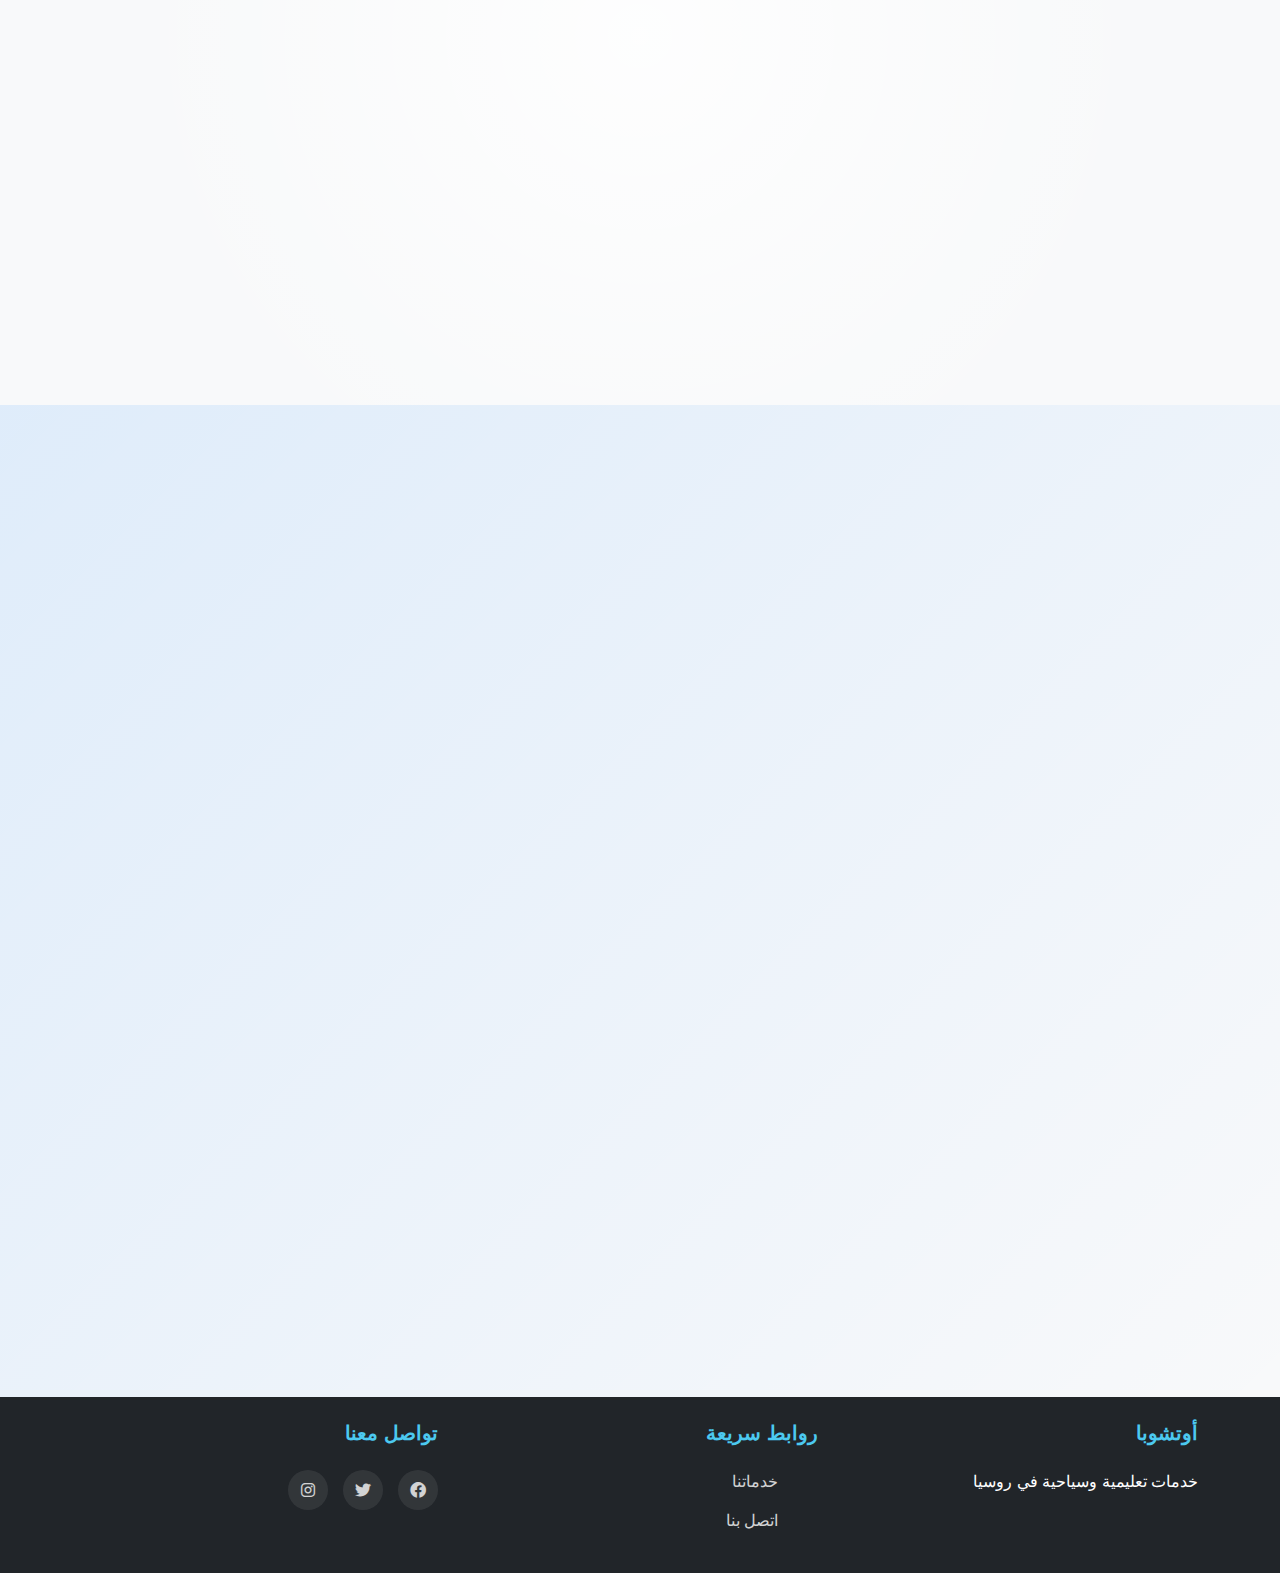
==== commit e4456dc1: "Add files via upload" ====
--- a/index.html
+++ b/index.html
@@ -228,7 +228,233 @@
         </div>
     </section>
 
+     <!-- قسم خدمات الترجمة -->
+     <section class="translation-section py-5">
+        <div class="container">
+            <div class="section-header text-center mb-5" data-aos="fade-up">
+                <span class="section-subtitle" data-translate="translation_subtitle">خدمات الترجمة</span>
+                <h2 class="section-title" data-translate="translation_title">خدمات ترجمة احترافية</h2>
+                <p class="section-description" data-translate="translation_description">نقدم خدمات ترجمة احترافية ودقيقة بمختلف المجالات مع ضمان الجودة والسرعة في التنفيذ</p>
+            </div>
+
+            <div class="translation-services">
+                <div class="row">
+                    <!-- الترجمة القانونية -->
+                    <div class="col-md-6 col-lg-3 mb-4">
+                        <div class="service-card" data-aos="fade-up" data-aos-delay="100">
+                            <div class="service-icon">
+                                <i class="fas fa-balance-scale"></i>
+                            </div>
+                            <h4 data-translate="legal_translation">الترجمة القانونية</h4>
+                            <p data-translate="legal_translation_desc">ترجمة معتمدة للوثائق القانونية والرسمية مع ختم وتصديق</p>
+                            <ul class="service-features">
+                                <li data-translate="legal_docs">وثائق قانونية</li>
+                                <li data-translate="official_docs">مستندات رسمية</li>
+                                <li data-translate="certified_translation">ترجمة معتمدة</li>
+                            </ul>
+                        </div>
+                    </div>
+
+                    <!-- الترجمة الأكاديمية -->
+                    <div class="col-md-6 col-lg-3 mb-4">
+                        <div class="service-card" data-aos="fade-up" data-aos-delay="200">
+                            <div class="service-icon">
+                                <i class="fas fa-graduation-cap"></i>
+                            </div>
+                            <h4 data-translate="academic_translation">الترجمة الأكاديمية</h4>
+                            <p data-translate="academic_translation_desc">ترجمة دقيقة للأبحاث والوثائق الأكاديمية</p>
+                            <ul class="service-features">
+                                <li data-translate="research_papers">أوراق بحثية</li>
+                                <li data-translate="academic_docs">وثائق أكاديمية</li>
+                                <li data-translate="thesis_translation">ترجمة رسائل علمية</li>
+                            </ul>
+                        </div>
+                    </div>
+
+                    <!-- الترجمة التجارية -->
+                    <div class="col-md-6 col-lg-3 mb-4">
+                        <div class="service-card" data-aos="fade-up" data-aos-delay="300">
+                            <div class="service-icon">
+                                <i class="fas fa-briefcase"></i>
+                            </div>
+                            <h4 data-translate="business_translation">الترجمة التجارية</h4>
+                            <p data-translate="business_translation_desc">ترجمة احترافية للوثائق والعقود التجارية</p>
+                            <ul class="service-features">
+                                <li data-translate="contracts">عقود تجارية</li>
+                                <li data-translate="business_docs">مستندات شركات</li>
+                                <li data-translate="marketing_materials">مواد تسويقية</li>
+                            </ul>
+                        </div>
+                    </div>
+
+                    <!-- الترجمة الفورية -->
+                    <div class="col-md-6 col-lg-3 mb-4">
+                        <div class="service-card" data-aos="fade-up" data-aos-delay="400">
+                            <div class="service-icon">
+                                <i class="fas fa-comments"></i>
+                            </div>
+                            <h4 data-translate="interpretation">الترجمة الفورية</h4>
+                            <p data-translate="interpretation_desc">خدمات ترجمة فورية للمؤتمرات واللقاءات</p>
+                            <ul class="service-features">
+                                <li data-translate="conferences">مؤتمرات</li>
+                                <li data-translate="meetings">لقاءات عمل</li>
+                                <li data-translate="events">فعاليات</li>
+                            </ul>
+                        </div>
+                    </div>
+                </div>
+            </div>
+
+            <!-- زر طلب الخدمة -->
+            <div class="text-center mt-5" data-aos="fade-up">
+                <button class="btn btn-primary btn-lg request-service-btn" data-translate="request_translation" onclick="window.open('https://wa.me/79964072422?text=مرحباً، أرغب في الاستفسار عن خدمة الترجمة','_blank');">
+                    طلب خدمة الترجمة
+                    <i class="fas fa-arrow-right me-2"></i>
+                </button>
+            </div>
+        </div>
+    </section>
     
+    <!-- قسم خطوات التسجيل -->
+    <section class="registration-steps py-5" id="registration-steps">
+        <div class="container">
+            <div class="section-header text-center mb-5" data-aos="fade-up">
+                <span class="section-subtitle" data-translate="reg_steps_subtitle">خطوات التسجيل</span>
+                <h2 class="section-title" data-translate="reg_steps_title">كيف تبدأ رحلة دراستك في روسيا</h2>
+                <div class="section-line"></div>
+                <p class="section-description" data-translate="reg_steps_description">خطوات بسيطة تفصلك عن تحقيق حلمك في الدراسة بروسيا</p>
+            </div>
+
+            <div class="steps-timeline">
+                <!-- الخطوة 1 -->
+                <div class="step-item" data-aos="fade-up" data-aos-delay="100">
+                    <div class="step-number">1</div>
+                    <div class="step-content">
+                        <div class="step-icon">
+                            <i class="fas fa-file-alt"></i>
+                        </div>
+                        <h3 class="step-title" data-translate="step1_title">تجهيز المستندات</h3>
+                        <p class="step-description" data-translate="step1_desc">جهز مستنداتك الأساسية: الشهادة الثانوية، جواز السفر، والصور الشخصية</p>
+                        <div class="step-details">
+                            <ul class="step-list">
+                                <li data-translate="step1_detail1">شهادة الثانوية العامة مصدقة</li>
+                                <li data-translate="step1_detail2">صورة جواز السفر</li>
+                                <li data-translate="step1_detail3">6 صور شخصية حديثة</li>
+                                <li data-translate="step1_detail4">شهادة صحية معتمدة</li>
+                            </ul>
+                        </div>
+                    </div>
+                </div>
+
+                <!-- الخطوة 2 -->
+                <div class="step-item" data-aos="fade-up" data-aos-delay="200">
+                    <div class="step-number">2</div>
+                    <div class="step-content">
+                        <div class="step-icon">
+                            <i class="fas fa-university"></i>
+                        </div>
+                        <h3 class="step-title" data-translate="step2_title">اختيار الجامعة والتخصص</h3>
+                        <p class="step-description" data-translate="step2_desc">نساعدك في اختيار أفضل جامعة وتخصص يناسب طموحاتك</p>
+                        <div class="step-details">
+                            <ul class="step-list">
+                                <li data-translate="step2_detail1">تحديد التخصص المناسب</li>
+                                <li data-translate="step2_detail2">اختيار الجامعة المناسبة</li>
+                                <li data-translate="step2_detail3">مراجعة متطلبات القبول</li>
+                                <li data-translate="step2_detail4">تقييم التكاليف والمنح</li>
+                            </ul>
+                        </div>
+                    </div>
+                </div>
+
+                <!-- الخطوة 3 -->
+                <div class="step-item" data-aos="fade-up" data-aos-delay="300">
+                    <div class="step-number">3</div>
+                    <div class="step-content">
+                        <div class="step-icon">
+                            <i class="fas fa-language"></i>
+                        </div>
+                        <h3 class="step-title" data-translate="step3_title">تقييم مستوى اللغة</h3>
+                        <p class="step-description" data-translate="step3_desc">تحديد مستوى لغتك الروسية وتحديد الدورة المناسبة</p>
+                        <div class="step-details">
+                            <ul class="step-list">
+                                <li data-translate="step3_detail1">اختبار تحديد المستوى</li>
+                                <li data-translate="step3_detail2">تحديد الدورة المناسبة</li>
+                                <li data-translate="step3_detail3">خطة تعلم شخصية</li>
+                                <li data-translate="step3_detail4">متابعة التقدم</li>
+                            </ul>
+                        </div>
+                    </div>
+                </div>
+
+                <!-- الخطوة 4 -->
+                <div class="step-item" data-aos="fade-up" data-aos-delay="400">
+                    <div class="step-number">4</div>
+                    <div class="step-content">
+                        <div class="step-icon">
+                            <i class="fas fa-plane-departure"></i>
+                        </div>
+                        <h3 class="step-title" data-translate="step4_title">إجراءات السفر والإقامة</h3>
+                        <p class="step-description" data-translate="step4_desc">نساعدك في إنهاء إجراءات التأشيرة والسكن</p>
+                        <div class="step-details">
+                            <ul class="step-list">
+                                <li data-translate="step4_detail1">استخراج التأشيرة</li>
+                                <li data-translate="step4_detail2">حجز السكن</li>
+                                <li data-translate="step4_detail3">تأمين صحي شامل</li>
+                                <li data-translate="step4_detail4">خدمة الاستقبال</li>
+                            </ul>
+                        </div>
+                    </div>
+                </div>
+            </div>
+
+            <!-- زر التواصل -->
+            <div class="text-center mt-5" data-aos="fade-up" data-aos-delay="500">
+                <button type="button" class="btn btn-primary btn-lg registration-cta" onclick="showContactModal()" data-translate="start_registration">
+                    <i class="fas fa-graduation-cap ms-2"></i>
+                    ابدأ رحلة دراستك الآن
+                </button>
+                <div class="registration-note mt-3" data-translate="registration_note">نقدم استشارة مجانية لمساعدتك في اتخاذ القرار المناسب</div>
+            </div>
+        </div>
+    </section>
+
+    <!-- نافذة نموذج التواصل -->
+    <div class="modal fade" id="contactModal" tabindex="-1" aria-labelledby="contactModalLabel" aria-hidden="true">
+        <div class="modal-dialog modal-dialog-centered">
+            <div class="modal-content">
+                <div class="modal-header">
+                    <h5 class="modal-title" id="contactModalLabel" data-translate="contact_form_title">نموذج التواصل</h5>
+                    <button type="button" class="btn-close" data-bs-dismiss="modal" aria-label="Close"></button>
+                </div>
+                <div class="modal-body">
+                    <form id="contactForm" onsubmit="submitContactForm(event)">
+                        <div class="mb-3">
+                            <label for="name" class="form-label" data-translate="contact_name">الاسم</label>
+                            <input type="text" class="form-control" id="name" required>
+                        </div>
+                        <div class="mb-3">
+                            <label for="email" class="form-label" data-translate="contact_email">البريد الإلكتروني</label>
+                            <input type="email" class="form-control" id="email" required>
+                        </div>
+                        <div class="mb-3">
+                            <label for="phone" class="form-label" data-translate="contact_phone">رقم الهاتف</label>
+                            <input type="tel" class="form-control" id="phone" required>
+                        </div>
+                        <div class="mb-3">
+                            <label for="specialization" class="form-label" data-translate="contact_specialization">التخصص المطلوب</label>
+                            <input type="text" class="form-control" id="specialization" required>
+                        </div>
+                        <div class="mb-3">
+                            <label for="message" class="form-label" data-translate="contact_message">الرسالة</label>
+                            <textarea class="form-control" id="message" rows="3"></textarea>
+                        </div>
+                        <button type="submit" class="btn btn-primary w-100" data-translate="contact_submit">إرسال</button>
+                    </form>
+                </div>
+            </div>
+        </div>
+    </div>
+
     <!-- قسم التأمين الطبي -->
     <section class="insurance-section" id="insurance">
         <div class="insurance-bg-animation"></div>
@@ -319,6 +545,129 @@
             </div>
         </div>
     </section>
+<!-- قسم الأسئلة الشائعة -->
+<section class="faq-section py-5" id="faq">
+    <div class="container">
+        <div class="section-header text-center mb-5" data-aos="fade-up">
+            <span class="section-subtitle" data-translate="faq_subtitle">الأسئلة الشائعة</span>
+            <h2 class="section-title" data-translate="faq_title">كل ما تريد معرفته عن الدراسة في روسيا</h2>
+            <div class="section-line"></div>
+            <p class="section-description" data-translate="faq_description">إليك أهم الأسئلة التي يطرحها الطلاب حول الدراسة في روسيا</p>
+        </div>
+
+        <div class="row justify-content-center">
+            <div class="col-lg-8">
+                <div class="accordion faq-accordion" id="faqAccordion">
+                    <!-- السؤال الأول -->
+                    <div class="accordion-item" data-aos="fade-up" data-aos-delay="100">
+                        <h3 class="accordion-header">
+                            <button class="accordion-button" type="button" data-bs-toggle="collapse" data-bs-target="#faq1">
+                                <i class="fas fa-question-circle"></i>
+                                <span data-translate="faq_q1">ما هي متطلبات القبول في الجامعات الروسية؟</span>
+                            </button>
+                        </h3>
+                        <div id="faq1" class="accordion-collapse collapse show" data-bs-parent="#faqAccordion">
+                            <div class="accordion-body" data-translate="faq_a1">
+                                تشمل المتطلبات الأساسية:
+                                <ul>
+                                    <li>شهادة الثانوية العامة مصدقة</li>
+                                    <li>جواز سفر ساري المفعول</li>
+                                    <li>شهادة صحية</li>
+                                    <li>صور شخصية حديثة</li>
+                                    <li>ترجمة جميع المستندات للغة الروسية</li>
+                                </ul>
+                            </div>
+                        </div>
+                    </div>
+
+                    <!-- السؤال الثاني -->
+                    <div class="accordion-item" data-aos="fade-up" data-aos-delay="200">
+                        <h3 class="accordion-header">
+                            <button class="accordion-button collapsed" type="button" data-bs-toggle="collapse" data-bs-target="#faq2">
+                                <i class="fas fa-clock"></i>
+                                <span data-translate="faq_q2">كم تستغرق مدة الدراسة في روسيا؟</span>
+                            </button>
+                        </h3>
+                        <div id="faq2" class="accordion-collapse collapse" data-bs-parent="#faqAccordion">
+                            <div class="accordion-body" data-translate="faq_a2">
+                                تختلف مدة الدراسة حسب التخصص والمرحلة:
+                                <ul>
+                                    <li>البكالوريوس: 4-6 سنوات</li>
+                                    <li>الماجستير: 2-3 سنوات</li>
+                                    <li>الدكتوراه: 3-4 سنوات</li>
+                                    <li>السنة التحضيرية: سنة واحدة</li>
+                                </ul>
+                            </div>
+                        </div>
+                    </div>
+
+                    <!-- السؤال الثالث -->
+                    <div class="accordion-item" data-aos="fade-up" data-aos-delay="300">
+                        <h3 class="accordion-header">
+                            <button class="accordion-button collapsed" type="button" data-bs-toggle="collapse" data-bs-target="#faq3">
+                                <i class="fas fa-ruble-sign"></i>
+                                <span data-translate="faq_q3">ما هي تكاليف الدراسة والمعيشة في روسيا؟</span>
+                            </button>
+                        </h3>
+                        <div id="faq3" class="accordion-collapse collapse" data-bs-parent="#faqAccordion">
+                            <div class="accordion-body" data-translate="faq_a3">
+                                تعتبر تكاليف الدراسة في روسيا معقولة مقارنة بالدول الأخرى:
+                                <ul>
+                                    <li>الرسوم الدراسية: تبدأ من 2000 دولار سنوياً</li>
+                                    <li>السكن الجامعي: 100-200 دولار شهرياً</li>
+                                    <li>المصروفات الشهرية: 300-500 دولار</li>
+                                    <li>التأمين الصحي: حوالي 200 دولار سنوياً</li>
+                                </ul>
+                            </div>
+                        </div>
+                    </div>
+
+                    <!-- السؤال الرابع -->
+                    <div class="accordion-item" data-aos="fade-up" data-aos-delay="400">
+                        <h3 class="accordion-header">
+                            <button class="accordion-button collapsed" type="button" data-bs-toggle="collapse" data-bs-target="#faq4">
+                                <i class="fas fa-language"></i>
+                                <span data-translate="faq_q4">هل يجب أن أتعلم اللغة الروسية قبل الدراسة؟</span>
+                            </button>
+                        </h3>
+                        <div id="faq4" class="accordion-collapse collapse" data-bs-parent="#faqAccordion">
+                            <div class="accordion-body" data-translate="faq_a4">
+                                نعم، معرفة اللغة الروسية مهمة للدراسة في روسيا:
+                                <ul>
+                                    <li>يمكنك الالتحاق بالسنة التحضيرية لتعلم اللغة</li>
+                                    <li>بعض البرامج متوفرة باللغة الإنجليزية</li>
+                                    <li>مستوى B2 مطلوب للدراسة باللغة الروسية</li>
+                                    <li>نقدم دورات مكثفة للغة الروسية</li>
+                                </ul>
+                            </div>
+                        </div>
+                    </div>
+
+                    <!-- السؤال الخامس -->
+                    <div class="accordion-item" data-aos="fade-up" data-aos-delay="500">
+                        <h3 class="accordion-header">
+                            <button class="accordion-button collapsed" type="button" data-bs-toggle="collapse" data-bs-target="#faq5">
+                                <i class="fas fa-graduation-cap"></i>
+                                <span data-translate="faq_q5">هل الشهادات الروسية معترف بها دولياً؟</span>
+                            </button>
+                        </h3>
+                        <div id="faq5" class="accordion-collapse collapse" data-bs-parent="#faqAccordion">
+                            <div class="accordion-body" data-translate="faq_a5">
+                                نعم، الشهادات الروسية معترف بها دولياً:
+                                <ul>
+                                    <li>معترف بها في معظم دول العالم</li>
+                                    <li>الجامعات الروسية مصنفة عالمياً</li>
+                                    <li>يمكن معادلة الشهادة في بلدك</li>
+                                    <li>فرص عمل واسعة للخريجين</li>
+                                </ul>
+                            </div>
+                        </div>
+                    </div>
+                </div>
+            </div>
+        </div>
+    </div>
+</section>
 
 
     <!-- Footer -->
--- a/style.css
+++ b/style.css
@@ -862,8 +862,133 @@
 
 /* قسم الأسئلة الشائعة */
 .faq-section {
-    background: linear-gradient(135deg, #fff 0%, #f8f9fa 100%);
-    padding: 4rem 0;
+    background-color: #f8f9fa;
+    position: relative;
+    overflow: hidden;
+}
+
+.faq-section::before {
+    content: "";
+    position: absolute;
+    top: 0;
+    left: 0;
+    width: 100%;
+    height: 100%;
+    background: linear-gradient(135deg, rgba(0,123,255,0.1) 0%, rgba(0,123,255,0) 100%);
+    z-index: 0;
+}
+
+.faq-accordion {
+    position: relative;
+    z-index: 1;
+}
+
+.faq-accordion .accordion-item {
+    border: none;
+    background: #fff;
+    border-radius: 10px;
+    margin-bottom: 1rem;
+    box-shadow: 0 2px 15px rgba(0,0,0,0.05);
+    transition: all 0.3s ease;
+}
+
+.faq-accordion .accordion-item:hover {
+    transform: translateY(-2px);
+    box-shadow: 0 5px 20px rgba(0,0,0,0.1);
+}
+
+.faq-accordion .accordion-button {
+    padding: 1.5rem;
+    font-size: 1.1rem;
+    font-weight: 600;
+    color: #2c3e50;
+    background: #fff;
+    border: none;
+    border-radius: 10px !important;
+}
+
+.faq-accordion .accordion-button:not(.collapsed) {
+    color: #007bff;
+    background: #fff;
+    box-shadow: none;
+}
+
+.faq-accordion .accordion-button:focus {
+    box-shadow: none;
+    border-color: rgba(0,123,255,0.25);
+}
+
+.faq-accordion .accordion-button::after {
+    background-size: 1.25rem;
+    transition: all 0.3s ease;
+}
+
+.faq-accordion .accordion-button:not(.collapsed)::after {
+    transform: rotate(-180deg);
+}
+
+.faq-accordion .accordion-button i {
+    margin-left: 1rem;
+    color: #007bff;
+    font-size: 1.2rem;
+}
+
+.faq-accordion .accordion-body {
+    padding: 1.5rem;
+    color: #666;
+    line-height: 1.6;
+}
+
+.faq-accordion .accordion-body ul {
+    padding-right: 1.5rem;
+    margin-top: 1rem;
+    margin-bottom: 0;
+}
+
+.faq-accordion .accordion-body li {
+    margin-bottom: 0.5rem;
+    position: relative;
+}
+
+.faq-accordion .accordion-body li::before {
+    content: "•";
+    color: #007bff;
+    font-weight: bold;
+    display: inline-block;
+    width: 1em;
+    margin-right: -1em;
+}
+
+/* تحريك للأسئلة */
+@keyframes slideIn {
+    from {
+        opacity: 0;
+        transform: translateY(20px);
+    }
+    to {
+        opacity: 1;
+        transform: translateY(0);
+    }
+}
+
+.faq-accordion .accordion-item {
+    animation: slideIn 0.5s ease forwards;
+}
+
+.faq-accordion .accordion-item:nth-child(2) {
+    animation-delay: 0.1s;
+}
+
+.faq-accordion .accordion-item:nth-child(3) {
+    animation-delay: 0.2s;
+}
+
+.faq-accordion .accordion-item:nth-child(4) {
+    animation-delay: 0.3s;
+}
+
+.faq-accordion .accordion-item:nth-child(5) {
+    animation-delay: 0.4s;
 }
 
 .title-line {
@@ -1170,7 +1295,7 @@
 }
 
 .feature-card ul li:before {
-    content: '•';
+    content: "•";
     color: var(--primary-color);
     margin-left: 0.5rem;
     font-size: 1.2rem;
@@ -2293,3 +2418,428 @@
         padding: 15px;
     }
 }
+
+/* قسم خدمات الترجمة */
+.translation-section {
+    background-color: var(--light-bg);
+    position: relative;
+    overflow: hidden;
+}
+
+.translation-section::before {
+    content: '';
+    position: absolute;
+    top: 0;
+    left: 0;
+    width: 100%;
+    height: 100%;
+    background: linear-gradient(135deg, rgba(var(--primary-rgb), 0.05) 0%, rgba(var(--primary-rgb), 0) 100%);
+    z-index: 0;
+}
+
+.translation-section .container {
+    position: relative;
+    z-index: 1;
+}
+
+.service-card {
+    background: #fff;
+    border-radius: 15px;
+    padding: 2rem;
+    height: 100%;
+    transition: all 0.3s ease;
+    box-shadow: 0 5px 15px rgba(0, 0, 0, 0.05);
+    text-align: center;
+}
+
+.service-card:hover {
+    transform: translateY(-5px);
+    box-shadow: 0 8px 25px rgba(0, 0, 0, 0.1);
+}
+
+.service-icon {
+    width: 80px;
+    height: 80px;
+    margin: 0 auto 1.5rem;
+    background: rgba(var(--primary-rgb), 0.1);
+    border-radius: 50%;
+    display: flex;
+    align-items: center;
+    justify-content: center;
+    transition: all 0.3s ease;
+}
+
+.service-icon i {
+    font-size: 2rem;
+    color: var(--primary);
+    transition: all 0.3s ease;
+}
+
+.service-card:hover .service-icon {
+    background: var(--primary);
+}
+
+.service-card:hover .service-icon i {
+    color: #fff;
+}
+
+.service-card h4 {
+    color: var(--dark);
+    margin-bottom: 1rem;
+    font-size: 1.25rem;
+    font-weight: 600;
+}
+
+.service-card p {
+    color: var(--gray);
+    margin-bottom: 1.5rem;
+    font-size: 0.95rem;
+    line-height: 1.6;
+}
+
+.service-features {
+    list-style: none;
+    padding: 0;
+    margin: 0;
+}
+
+.service-features li {
+    color: var(--dark);
+    padding: 0.5rem 0;
+    font-size: 0.9rem;
+    border-bottom: 1px solid rgba(0, 0, 0, 0.05);
+}
+
+.service-features li:last-child {
+    border-bottom: none;
+}
+
+.request-service-btn {
+    padding: 1rem 2rem;
+    font-size: 1.1rem;
+    border-radius: 50px;
+    transition: all 0.3s ease;
+    box-shadow: 0 5px 15px rgba(var(--primary-rgb), 0.2);
+}
+
+.request-service-btn:hover {
+    transform: translateY(-2px);
+    box-shadow: 0 8px 25px rgba(var(--primary-rgb), 0.3);
+}
+
+@media (max-width: 768px) {
+    .service-card {
+        margin-bottom: 2rem;
+    }
+}
+
+/* قسم خطوات التسجيل */
+.registration-steps {
+    background: linear-gradient(135deg, #f8f9fa 0%, #e9ecef 100%);
+    position: relative;
+    overflow: hidden;
+}
+
+.registration-steps::before {
+    content: '';
+    position: absolute;
+    top: 0;
+    left: 0;
+    width: 100%;
+    height: 100%;
+    background: url('data:image/svg+xml,<svg width="20" height="20" viewBox="0 0 20 20" xmlns="http://www.w3.org/2000/svg"><circle cx="2" cy="2" r="1" fill="%230d6efd" opacity="0.1"/></svg>') repeat;
+    z-index: 0;
+}
+
+.steps-timeline {
+    position: relative;
+    z-index: 1;
+    padding: 2rem 0;
+}
+
+.step-item {
+    display: flex;
+    align-items: flex-start;
+    margin-bottom: 3rem;
+    position: relative;
+    padding: 2rem;
+    background: rgba(255, 255, 255, 0.9);
+    border-radius: 15px;
+    box-shadow: 0 5px 20px rgba(0, 0, 0, 0.05);
+    transition: all 0.3s ease;
+}
+
+.step-item:hover {
+    transform: translateY(-5px);
+    box-shadow: 0 8px 25px rgba(0, 0, 0, 0.1);
+}
+
+.step-item::before {
+    content: '';
+    position: absolute;
+    top: 100%;
+    left: 50%;
+    height: 3rem;
+    width: 2px;
+    background: linear-gradient(to bottom, #007bff, transparent);
+    transform: translateX(-50%);
+}
+
+.step-item:last-child::before {
+    display: none;
+}
+
+.step-number {
+    width: 50px;
+    height: 50px;
+    background: #007bff;
+    color: #fff;
+    border-radius: 50%;
+    display: flex;
+    align-items: center;
+    justify-content: center;
+    font-size: 1.5rem;
+    font-weight: bold;
+    margin-left: 2rem;
+    position: relative;
+    box-shadow: 0 5px 15px rgba(0, 123, 255, 0.3);
+}
+
+.step-content {
+    flex: 1;
+}
+
+.step-icon {
+    width: 60px;
+    height: 60px;
+    background: rgba(0, 123, 255, 0.1);
+    border-radius: 12px;
+    display: flex;
+    align-items: center;
+    justify-content: center;
+    margin-bottom: 1.5rem;
+    transition: all 0.3s ease;
+}
+
+.step-item:hover .step-icon {
+    transform: rotate(360deg);
+    background: #007bff;
+}
+
+.step-icon i {
+    font-size: 1.8rem;
+    color: #007bff;
+    transition: all 0.3s ease;
+}
+
+.step-item:hover .step-icon i {
+    color: #fff;
+}
+
+.step-title {
+    font-size: 1.4rem;
+    color: #2c3e50;
+    margin-bottom: 1rem;
+    font-weight: 600;
+}
+
+.step-description {
+    color: #666;
+    margin-bottom: 1.5rem;
+    line-height: 1.6;
+}
+
+.step-details {
+    background: rgba(0, 123, 255, 0.05);
+    border-radius: 10px;
+    padding: 1.5rem;
+}
+
+.step-list {
+    list-style: none;
+    padding: 0;
+    margin: 0;
+}
+
+.step-list li {
+    position: relative;
+    padding-right: 1.5rem;
+    margin-bottom: 0.8rem;
+    color: #555;
+}
+
+.step-list li::before {
+    content: "✓";
+    position: absolute;
+    right: 0;
+    color: #007bff;
+    font-weight: bold;
+}
+
+.registration-cta {
+    padding: 1rem 2.5rem;
+    font-size: 1.2rem;
+    border-radius: 50px;
+    box-shadow: 0 5px 15px rgba(0, 123, 255, 0.3);
+    transition: all 0.3s ease;
+}
+
+.registration-cta:hover {
+    transform: translateY(-3px);
+    box-shadow: 0 8px 20px rgba(0, 123, 255, 0.4);
+}
+
+.registration-note {
+    color: #666;
+    font-size: 0.9rem;
+}
+
+/* تحريك للخطوات */
+@keyframes slideInRight {
+    from {
+        opacity: 0;
+        transform: translateX(-30px);
+    }
+    to {
+        opacity: 1;
+        transform: translateX(0);
+    }
+}
+
+.step-item {
+    animation: slideInRight 0.5s ease forwards;
+}
+
+.step-item:nth-child(2) {
+    animation-delay: 0.2s;
+}
+
+.step-item:nth-child(3) {
+    animation-delay: 0.4s;
+}
+
+.step-item:nth-child(4) {
+    animation-delay: 0.6s;
+}
+
+/* تأثيرات إضافية عند التحريك */
+@media (hover: hover) {
+    .step-item:hover .step-number {
+        animation: pulse 1s infinite;
+    }
+}
+
+@keyframes pulse {
+    0% {
+        box-shadow: 0 0 0 0 rgba(0, 123, 255, 0.4);
+    }
+    70% {
+        box-shadow: 0 0 0 10px rgba(0, 123, 255, 0);
+    }
+    100% {
+        box-shadow: 0 0 0 0 rgba(0, 123, 255, 0);
+    }
+}
+
+/* تحسينات للموبايل */
+@media (max-width: 768px) {
+    .step-item {
+        flex-direction: column;
+        align-items: center;
+        text-align: center;
+    }
+
+    .step-number {
+        margin: 0 0 1rem 0;
+    }
+
+    .step-list li {
+        padding-right: 0;
+        padding-top: 1.5rem;
+    }
+
+    .step-list li::before {
+        right: 50%;
+        top: 0;
+        transform: translateX(50%);
+    }
+}
+
+/* تحسينات التجاوب مع سطح المكتب */
+@media (min-width: 992px) {
+    .steps-timeline {
+        display: grid;
+        grid-template-columns: repeat(2, 1fr);
+        gap: 2rem;
+        max-width: 1200px;
+        margin: 0 auto;
+    }
+
+    .step-item {
+        margin-bottom: 2rem;
+    }
+
+    .step-item::before {
+        display: none;
+    }
+
+    .step-content {
+        padding: 2rem;
+    }
+
+    .step-icon {
+        width: 80px;
+        height: 80px;
+        font-size: 2rem;
+    }
+
+    .step-number {
+        width: 60px;
+        height: 60px;
+        font-size: 1.8rem;
+    }
+
+    .step-title {
+        font-size: 1.6rem;
+    }
+
+    .step-description {
+        font-size: 1.1rem;
+    }
+
+    .step-details {
+        padding: 2rem;
+    }
+
+    .registration-cta {
+        font-size: 1.4rem;
+        padding: 1.2rem 3rem;
+    }
+}
+
+/* تحسين حركة الأزرار */
+.registration-cta {
+    position: relative;
+    overflow: hidden;
+    transition: all 0.3s ease;
+}
+
+.registration-cta::before {
+    content: '';
+    position: absolute;
+    top: 0;
+    left: 0;
+    width: 100%;
+    height: 100%;
+    background: rgba(255, 255, 255, 0.1);
+    transform: translateX(-100%) rotate(45deg);
+    transition: all 0.3s ease;
+}
+
+.registration-cta:hover::before {
+    transform: translateX(100%) rotate(45deg);
+}
+
+.registration-cta:active {
+    transform: scale(0.95);
+}
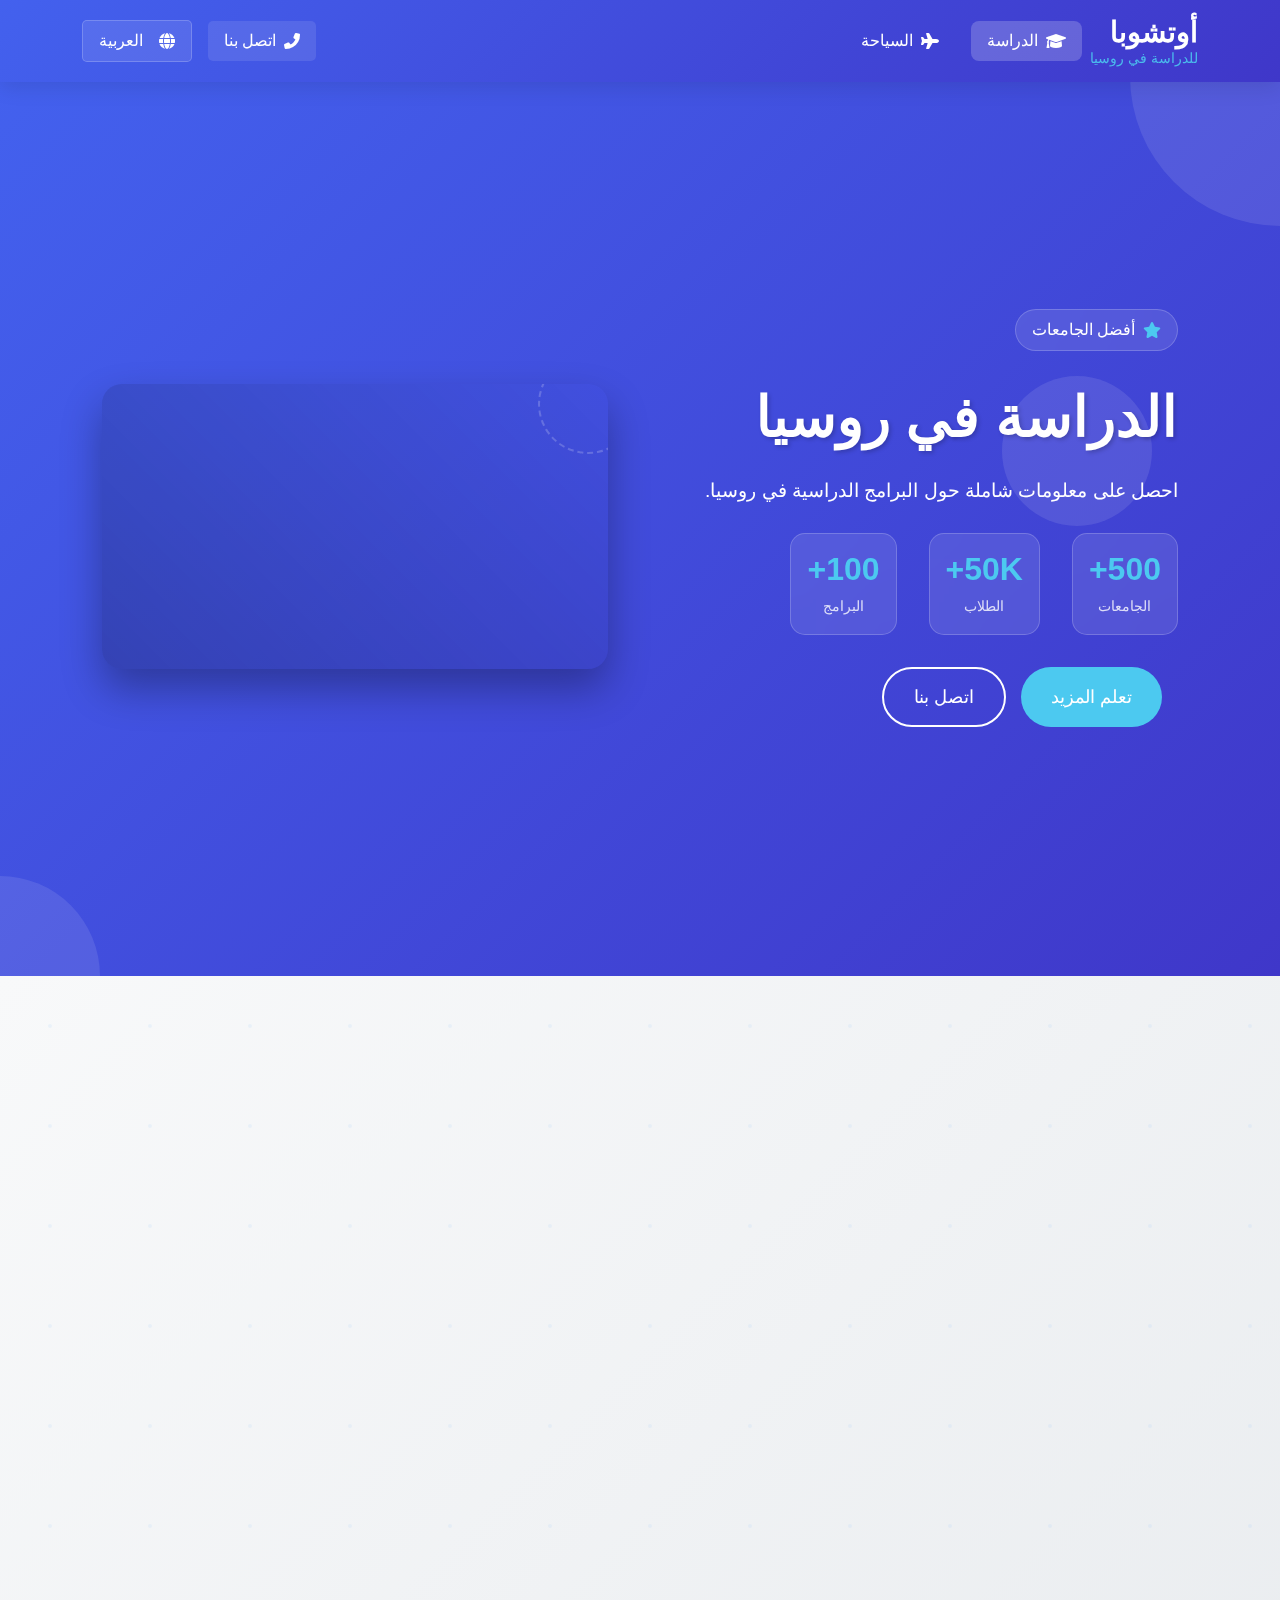
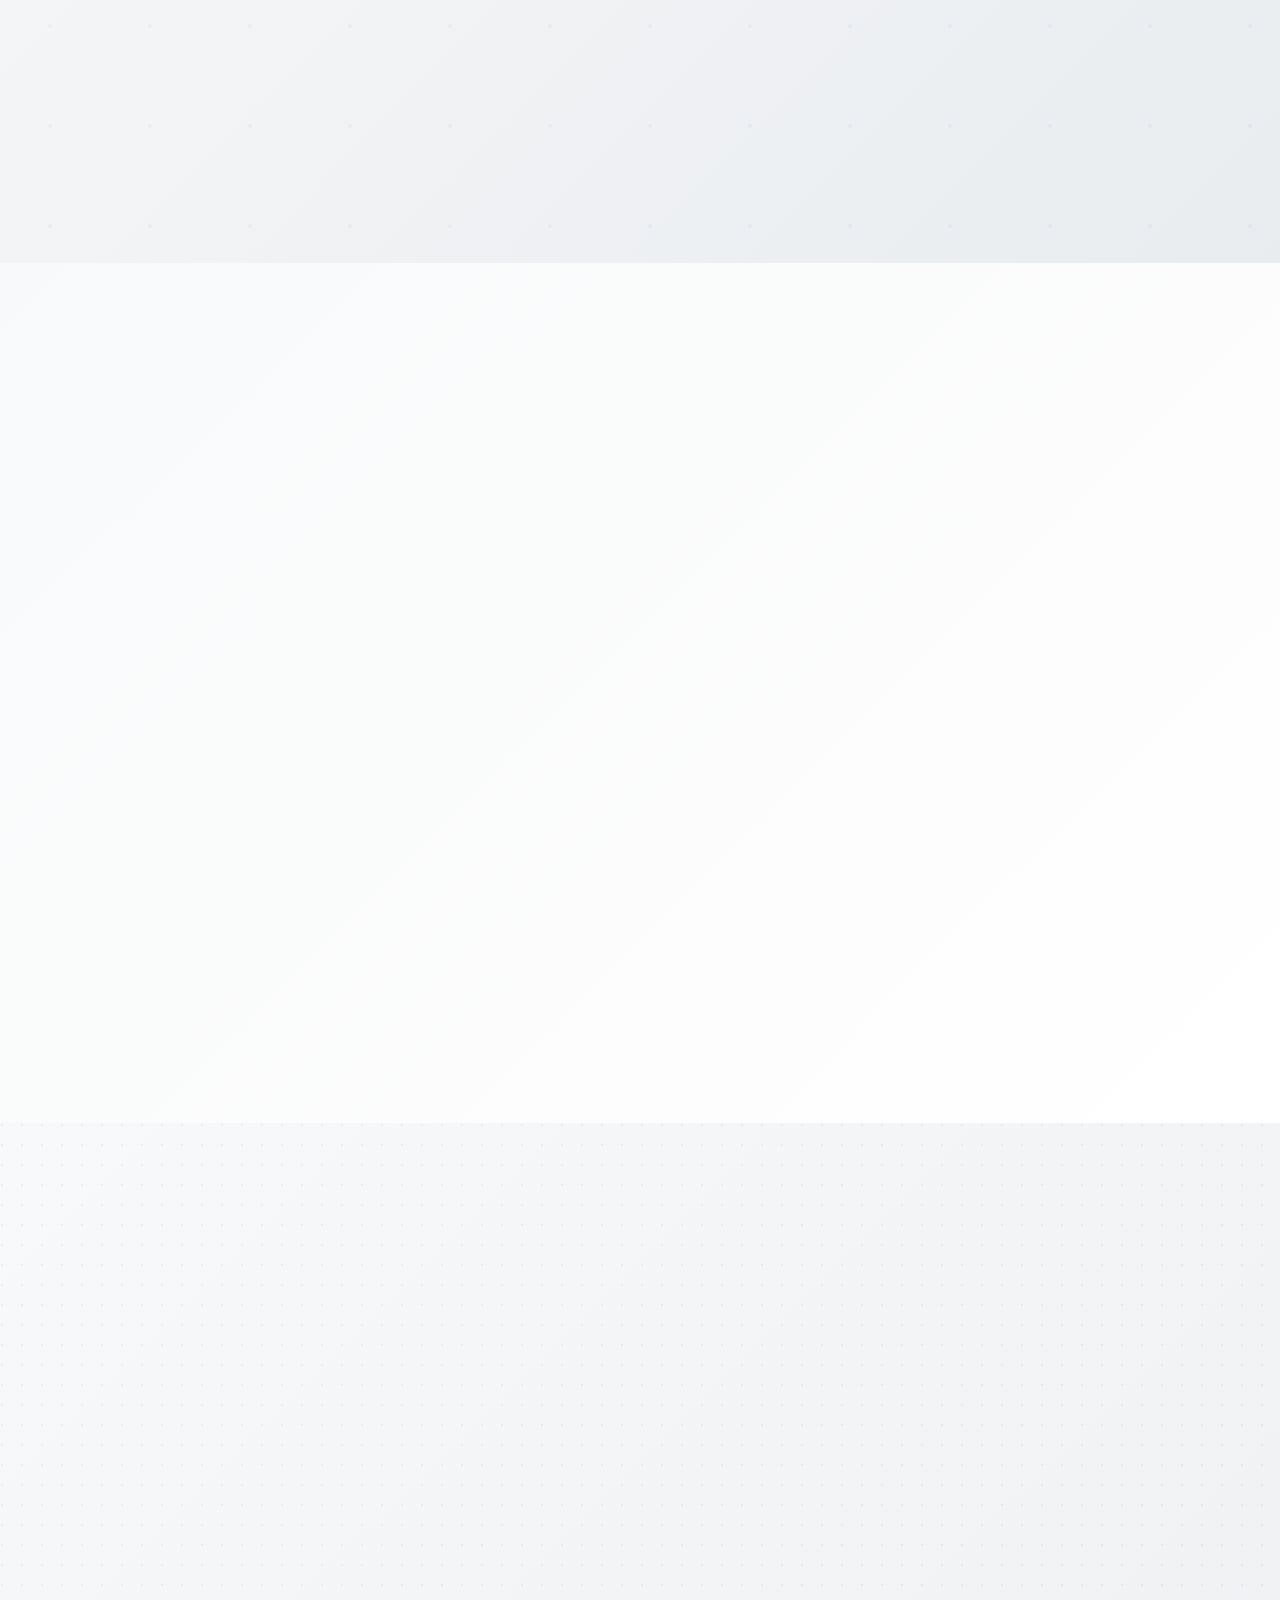
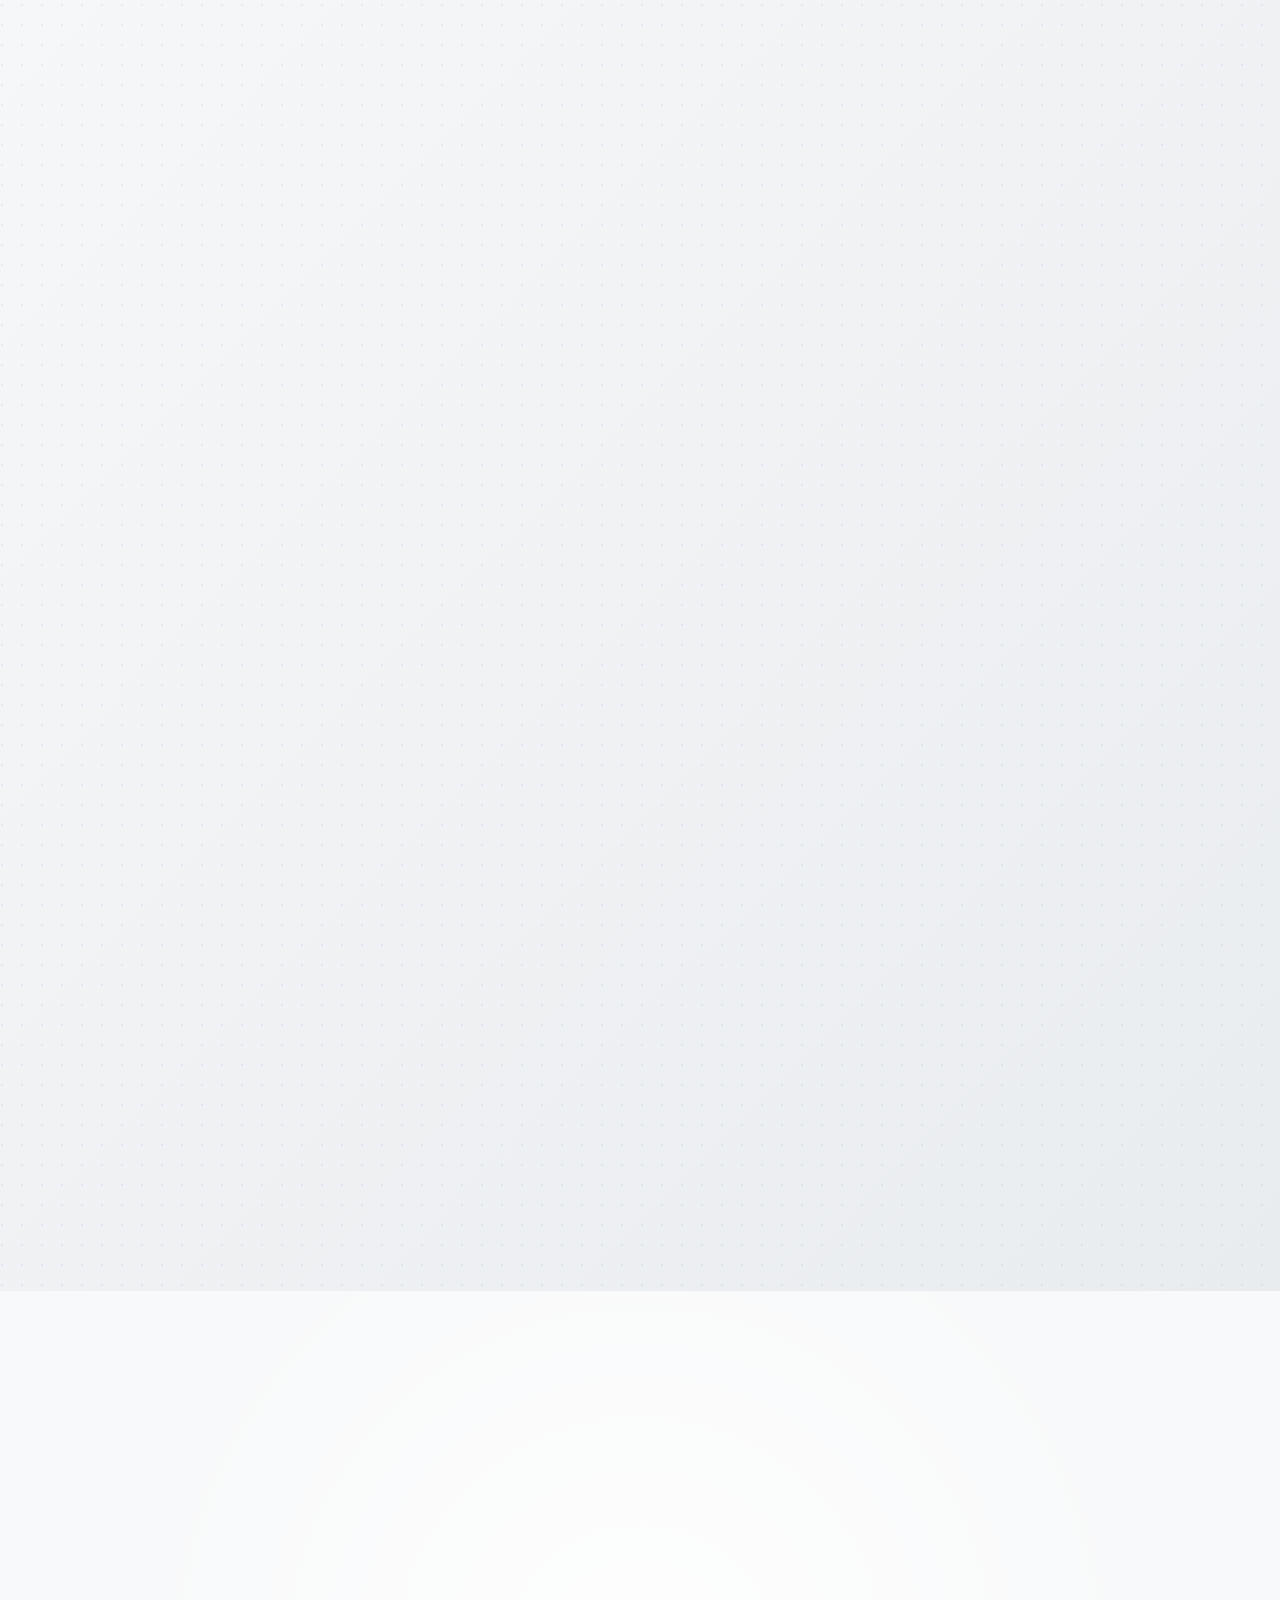
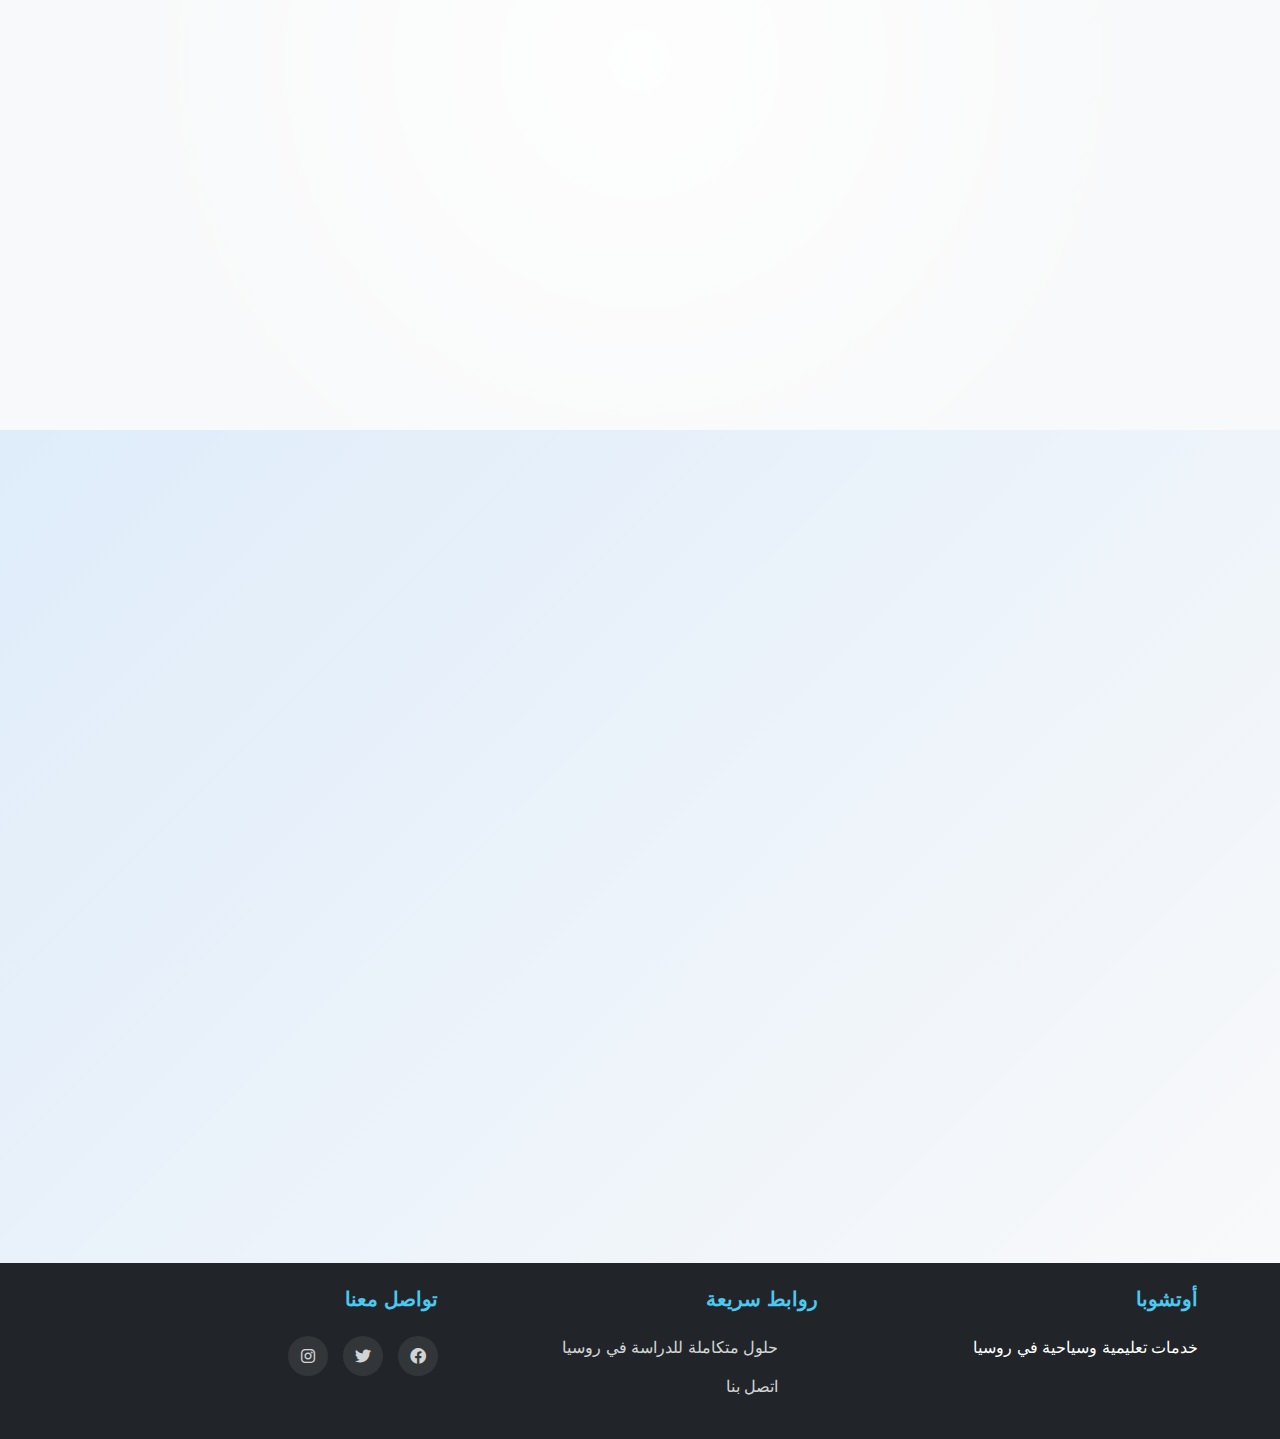
==== commit a67404c5: "Add files via upload" ====
--- a/index.html
+++ b/index.html
@@ -11,6 +11,15 @@
     <link rel="preconnect" href="https://cdn.jsdelivr.net">
     <link rel="dns-prefetch" href="https://cdnjs.cloudflare.com">
     <link rel="dns-prefetch" href="https://cdn.jsdelivr.net">
+    
+    <!-- تحسين تحميل الخطوط -->
+    <link rel="preconnect" href="https://fonts.googleapis.com">
+    <link rel="preconnect" href="https://fonts.gstatic.com" crossorigin>
+    <link href="https://fonts.googleapis.com/css2?family=Tajawal:wght@400;500;700&display=swap" rel="stylesheet">
+    
+    <!-- تحميل مسبق للملفات المهمة -->
+    <link rel="preload" href="style.css" as="style">
+    <link rel="preload" href="script.js" as="script">
     
     <!-- تحميل الستايل الأساسي -->
     <link rel="stylesheet" href="https://cdn.jsdelivr.net/npm/bootstrap@5.3.0/dist/css/bootstrap.min.css" media="print" onload="this.media='all'">
